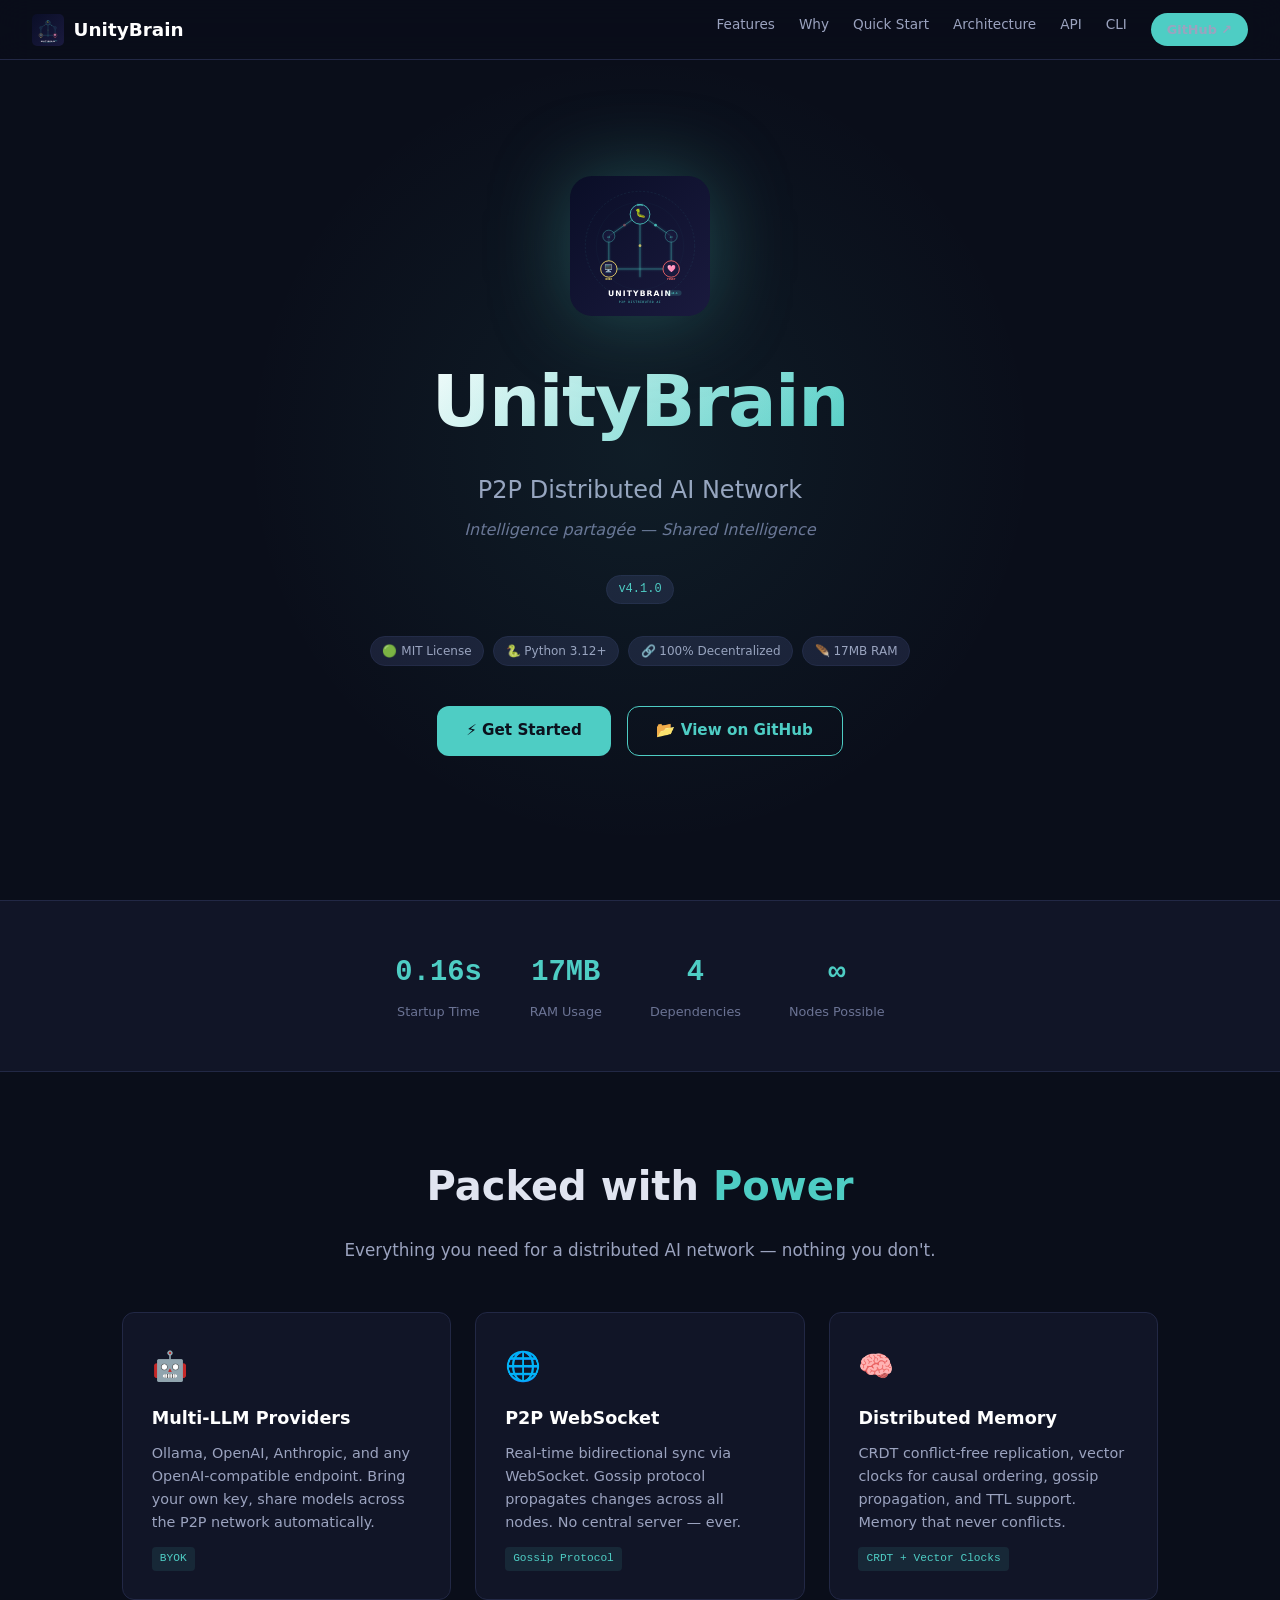
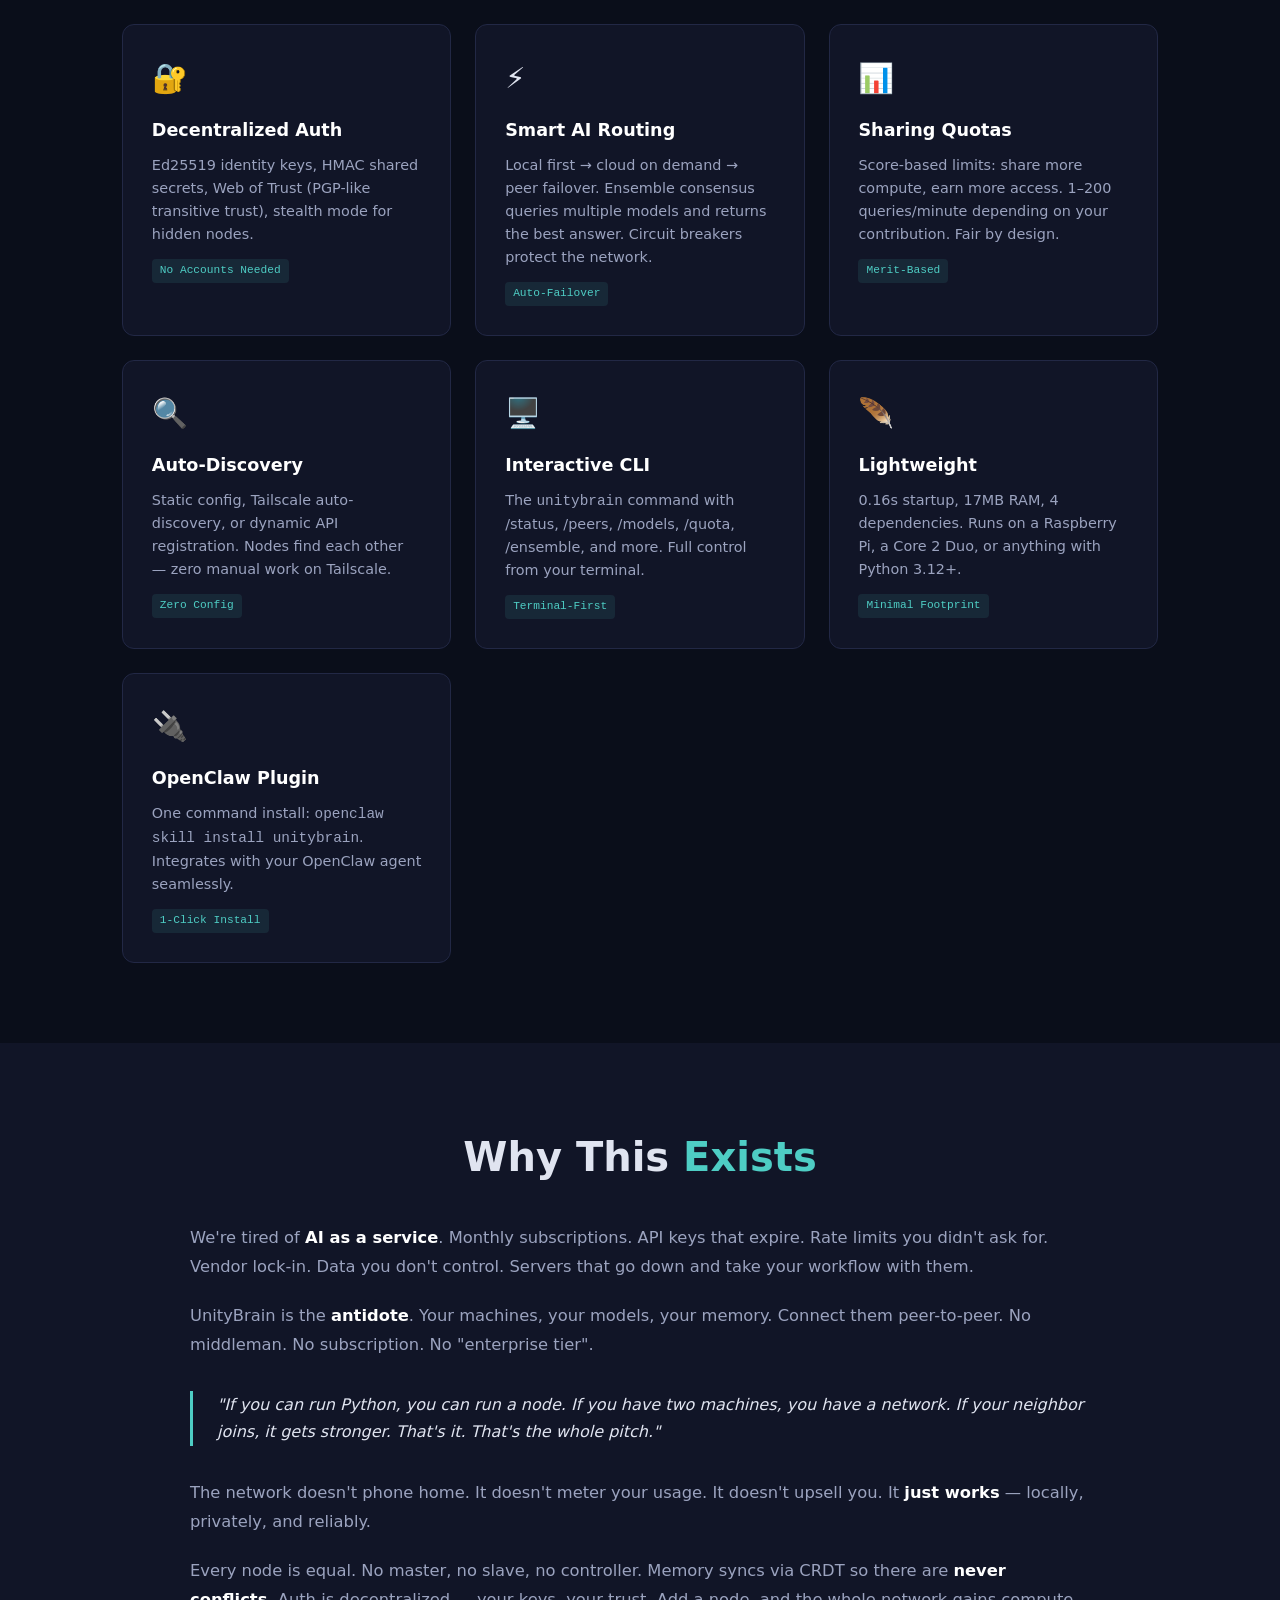
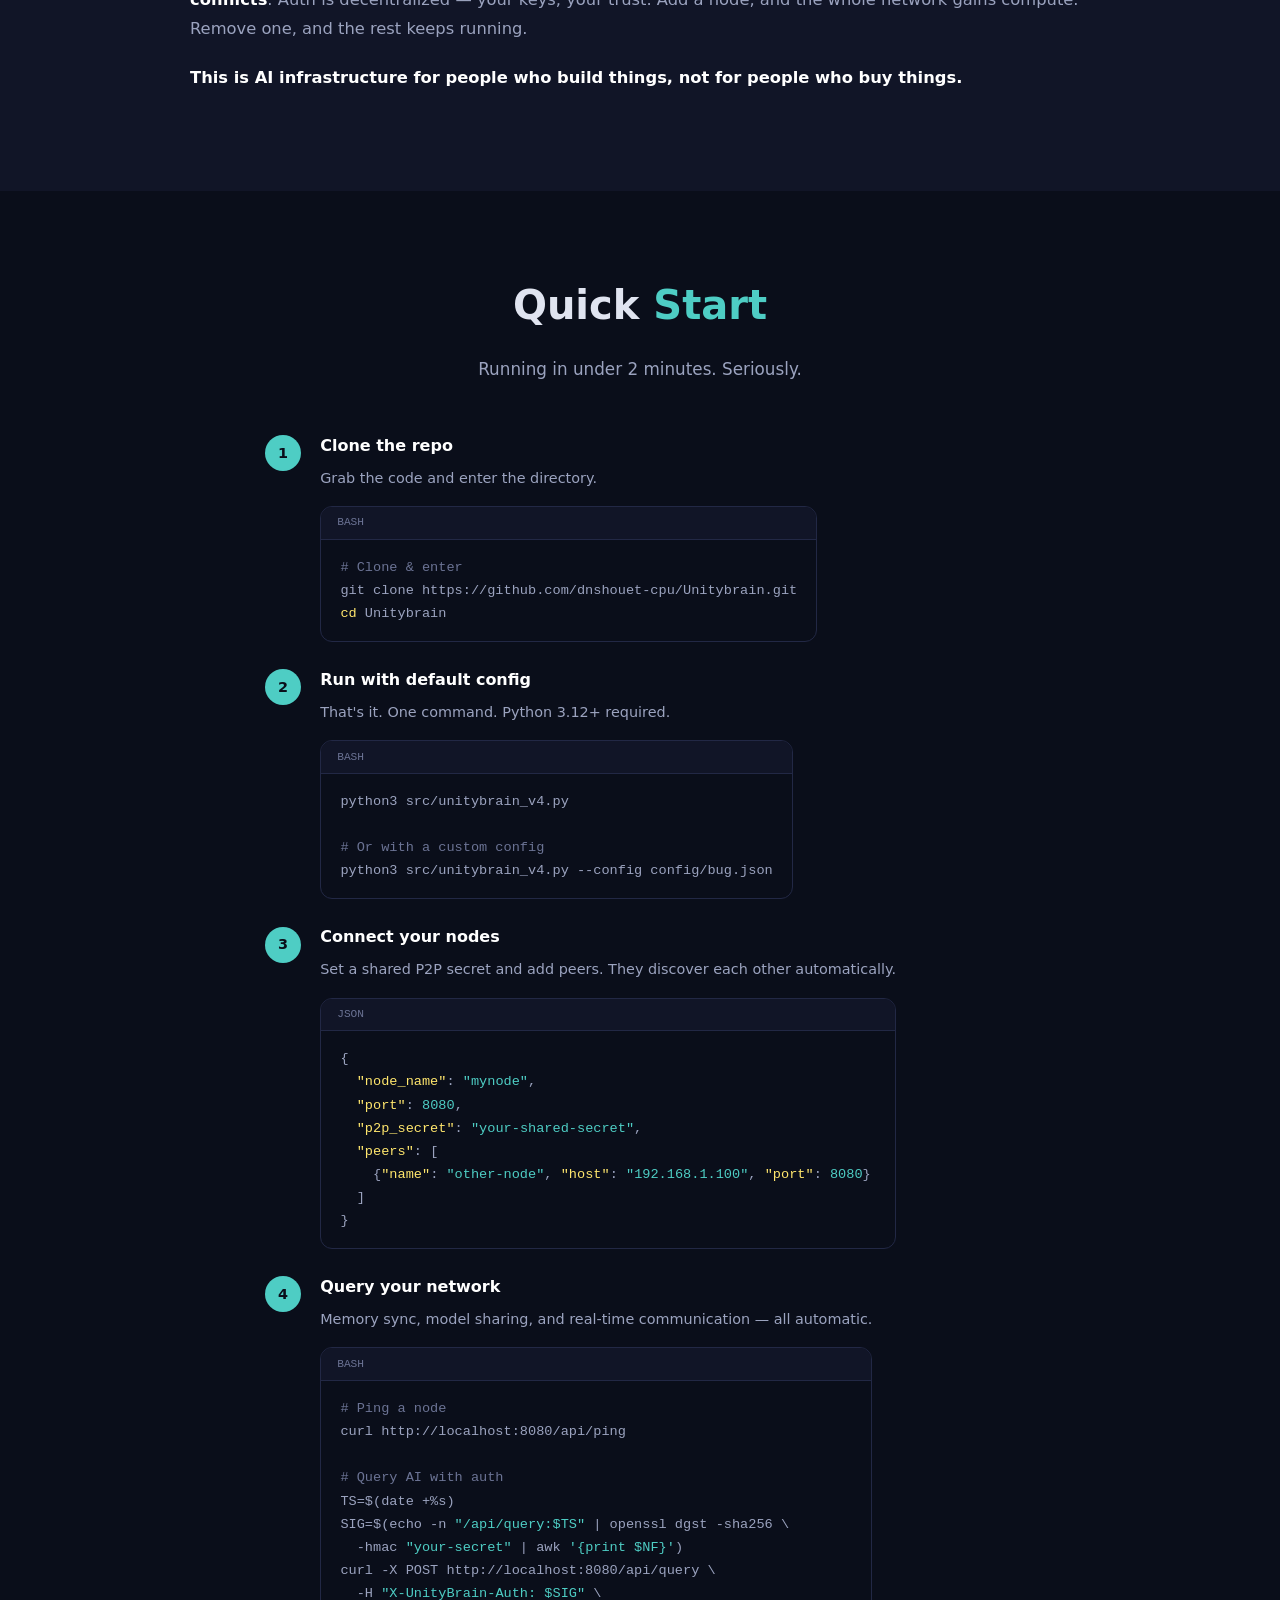
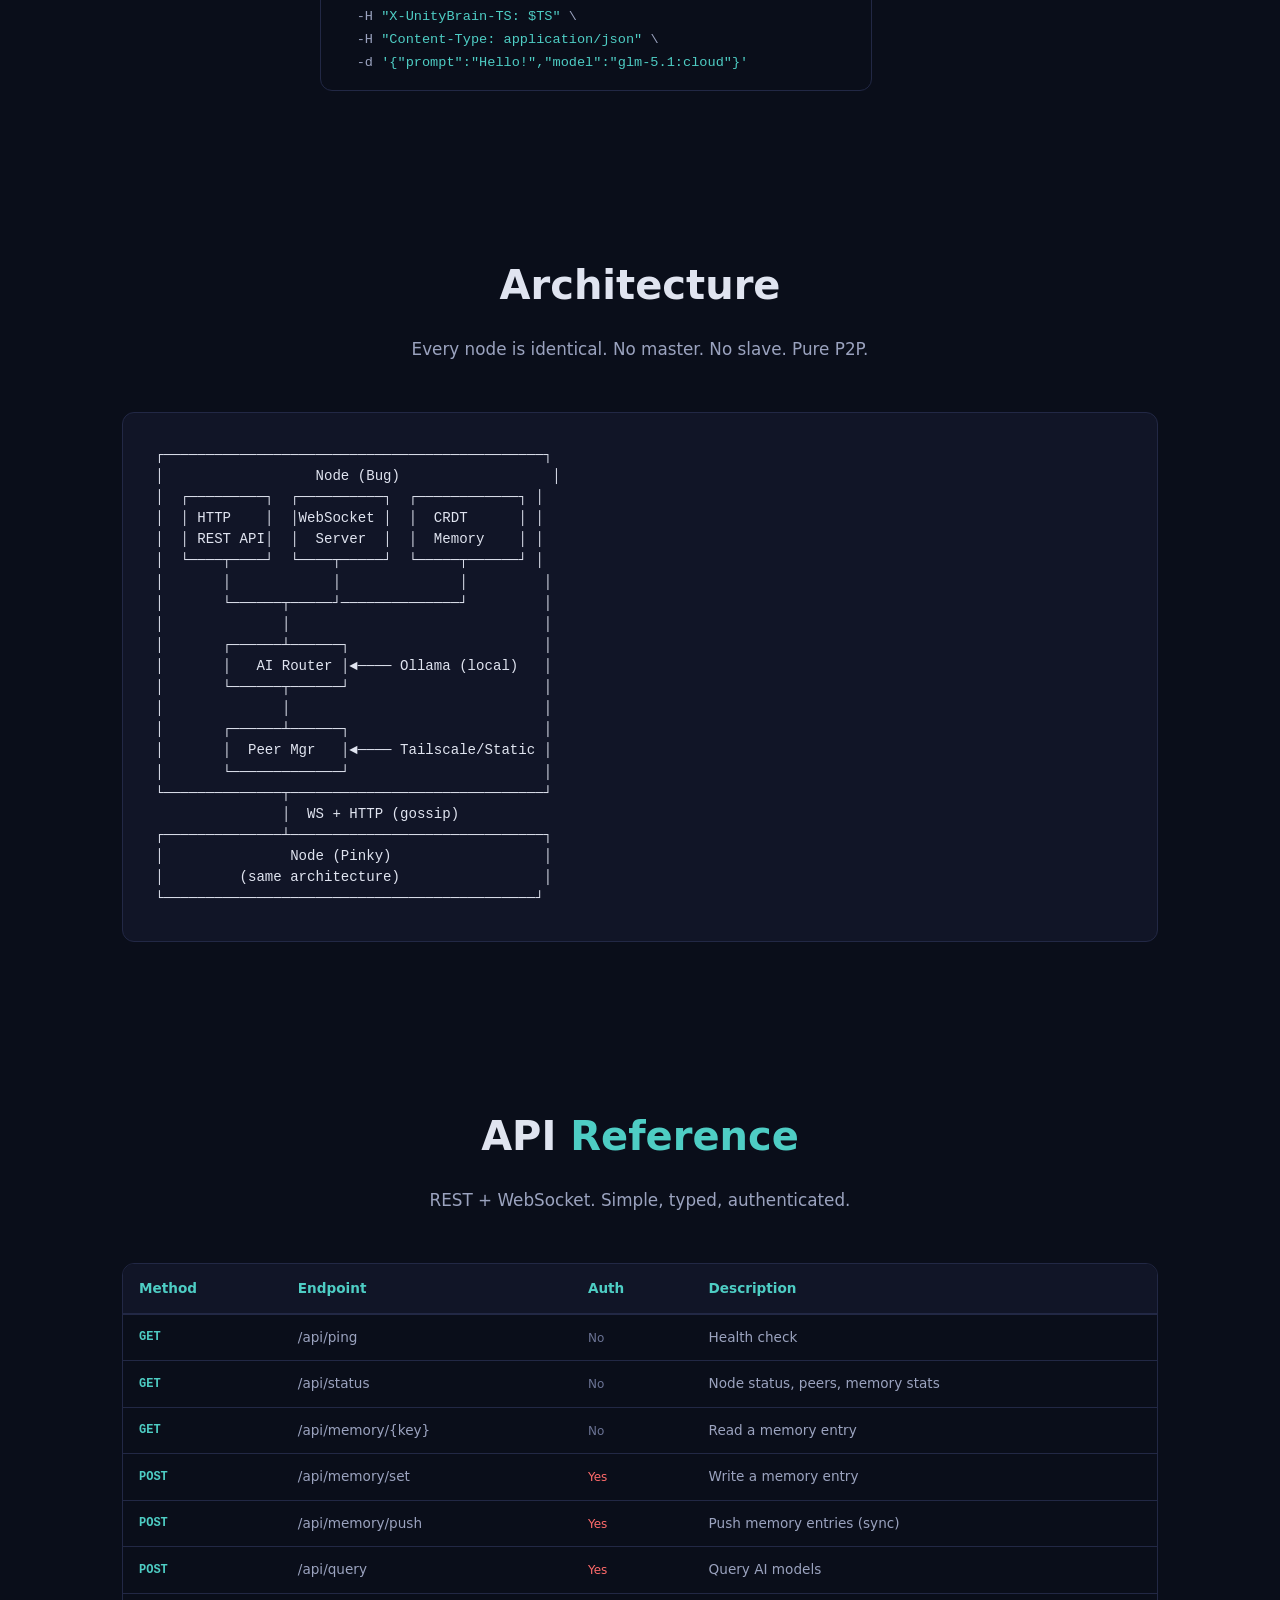
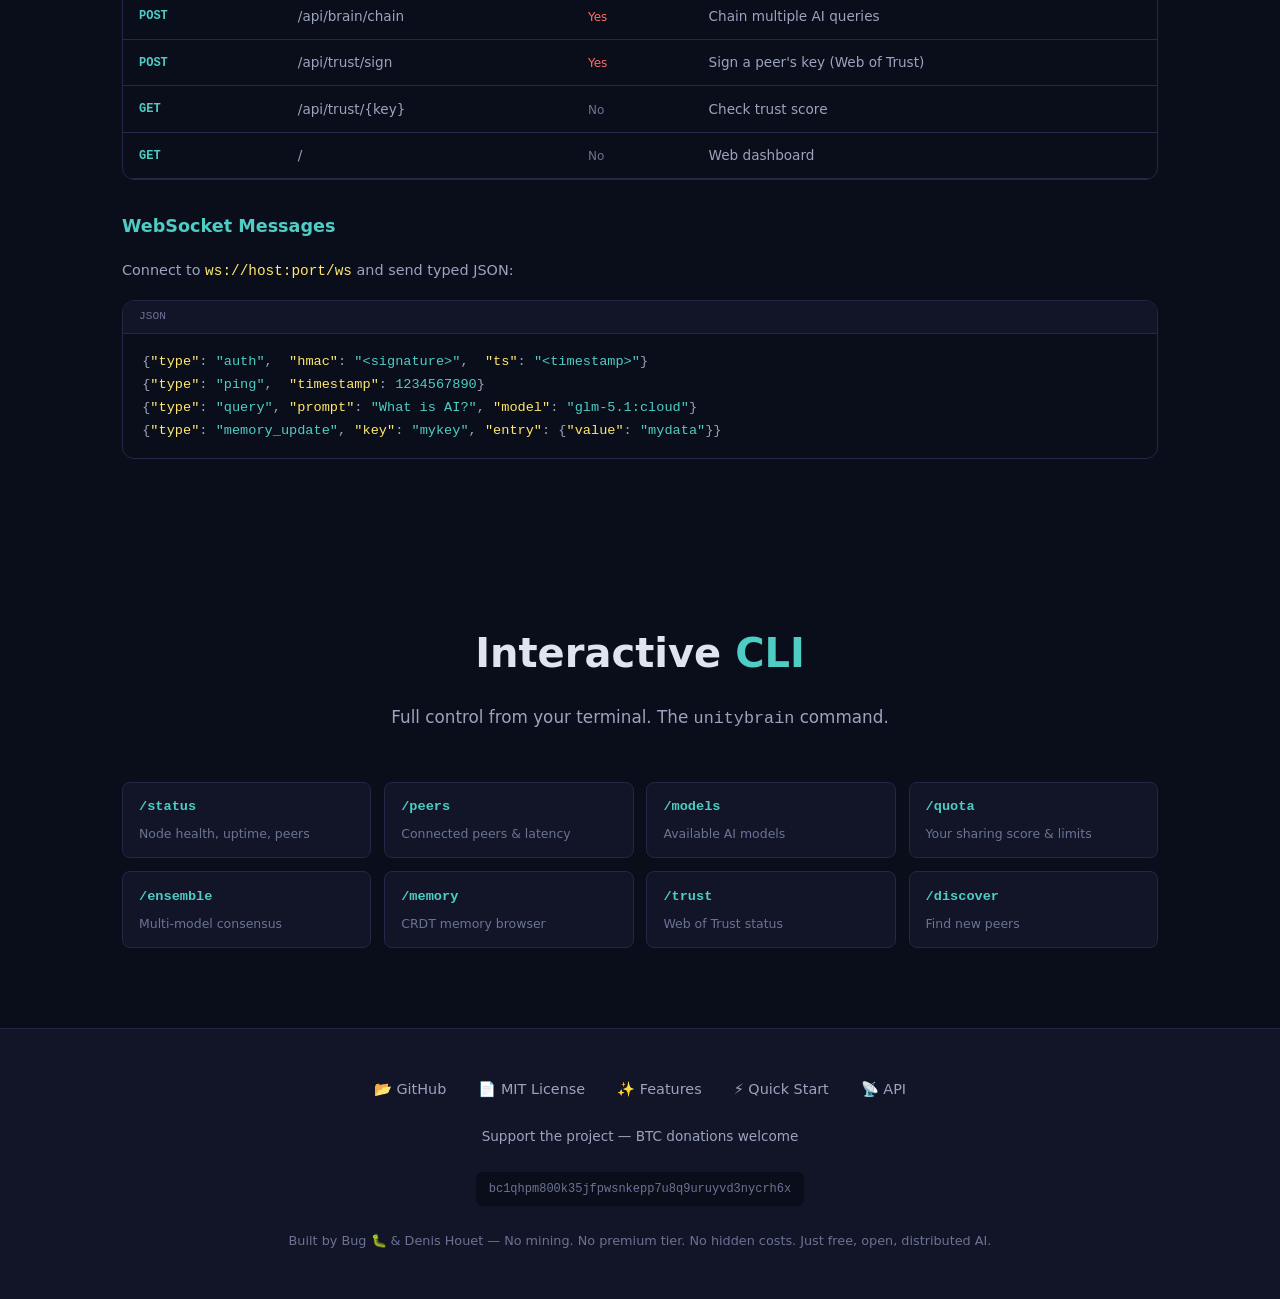
==== docs/index.html @ 5de53e99 "v5.1.0: specialist router, multi-LLM, web UI, cleanup - Added model_specialist.py: 12 specialties, S" ====
<!DOCTYPE html>
<html lang="en">
<head>
<meta charset="UTF-8">
<meta name="viewport" content="width=device-width, initial-scale=1.0">
<title>UnityBrain — P2P Distributed AI Network</title>
<meta name="description" content="Lightweight P2P distributed AI network. No central server. No accounts. Install, connect, query.">
<meta name="theme-color" content="#0a0e27">
<link rel="icon" href="../assets/logo.svg" type="image/svg+xml">
<style>
*,*::before,*::after{box-sizing:border-box;margin:0;padding:0}
:root{
  --bg:#0a0e1a;--bg2:#111527;--bg3:#1a1f36;
  --green:#4ecdc4;--green2:#3ab8a8;--cyan:#5ce0d6;
  --pink:#ff6b6b;--yellow:#ffe66d;
  --text:#e0e4f0;--text2:#9ba3bf;--text3:#6b7394;
  --border:#222845;--radius:12px;
  --font:-apple-system,BlinkMacSystemFont,'Segoe UI',system-ui,sans-serif;
  --mono:'SF Mono',SFMono-Regular,Consolas,'Liberation Mono',Menlo,monospace;
}
html{scroll-behavior:smooth;font-size:16px}
body{font-family:var(--font);background:var(--bg);color:var(--text);line-height:1.7;overflow-x:hidden}
a{color:var(--green);text-decoration:none;transition:color .2s}
a:hover{color:var(--cyan)}
::selection{background:var(--green);color:var(--bg)}
code,pre{font-family:var(--mono)}

/* Nav */
nav{position:fixed;top:0;left:0;right:0;z-index:100;background:rgba(10,14,26,.85);backdrop-filter:blur(16px);border-bottom:1px solid var(--border);padding:0 2rem;height:60px;display:flex;align-items:center;justify-content:space-between}
nav .logo{display:flex;align-items:center;gap:.6rem;font-weight:700;font-size:1.15rem;color:#fff}
nav .logo img{width:32px;height:32px}
nav .links{display:flex;gap:1.5rem;font-size:.85rem}
nav .links a{color:var(--text2);transition:color .2s}
nav .links a:hover{color:var(--green)}
nav .gh{background:var(--green);color:var(--bg);padding:.35rem 1rem;border-radius:20px;font-weight:600;font-size:.8rem;transition:transform .2s,box-shadow .2s}
nav .gh:hover{transform:translateY(-1px);box-shadow:0 4px 20px rgba(78,205,196,.3);color:var(--bg)}
.hamburger{display:none;background:none;border:none;color:var(--text);font-size:1.5rem;cursor:pointer}

/* Hero */
.hero{min-height:100vh;display:flex;flex-direction:column;align-items:center;justify-content:center;text-align:center;padding:6rem 2rem 4rem;position:relative;overflow:hidden}
.hero::before{content:'';position:absolute;top:50%;left:50%;width:800px;height:800px;transform:translate(-50%,-50%);background:radial-gradient(circle,rgba(78,205,196,.08) 0%,transparent 70%);pointer-events:none}
.hero-logo{width:140px;height:140px;margin-bottom:1.5rem;filter:drop-shadow(0 0 40px rgba(78,205,196,.3));animation:float 6s ease-in-out infinite}
.hero h1{font-size:clamp(2.5rem,6vw,4.5rem);font-weight:800;letter-spacing:-.02em;margin-bottom:.5rem;background:linear-gradient(135deg,#fff 0%,var(--green) 100%);-webkit-background-clip:text;-webkit-text-fill-color:transparent;background-clip:text}
.hero .tagline{font-size:clamp(1.1rem,2.5vw,1.5rem);color:var(--text2);margin-bottom:.3rem;font-weight:400}
.hero .tagline-fr{font-size:1rem;color:var(--text3);font-style:italic;margin-bottom:2rem}
.hero .version{display:inline-block;background:var(--bg3);border:1px solid var(--border);color:var(--green);padding:.2rem .7rem;border-radius:20px;font-size:.75rem;font-family:var(--mono);margin-bottom:2rem}
.hero .badges{display:flex;gap:.6rem;flex-wrap:wrap;justify-content:center;margin-bottom:2.5rem}
.hero .badges span{background:var(--bg3);border:1px solid var(--border);padding:.25rem .7rem;border-radius:20px;font-size:.75rem;color:var(--text2)}
.hero .cta{display:flex;gap:1rem;flex-wrap:wrap;justify-content:center}
.btn{display:inline-flex;align-items:center;gap:.5rem;padding:.7rem 1.8rem;border-radius:var(--radius);font-weight:600;font-size:.95rem;transition:all .2s;cursor:pointer;border:none;font-family:var(--font)}
.btn-primary{background:var(--green);color:var(--bg)}
.btn-primary:hover{background:var(--cyan);color:var(--bg);transform:translateY(-2px);box-shadow:0 8px 30px rgba(78,205,196,.25)}
.btn-secondary{background:transparent;color:var(--green);border:1px solid var(--green)}
.btn-secondary:hover{background:rgba(78,205,196,.1);transform:translateY(-2px)}

/* Stats bar */
.stats{display:flex;justify-content:center;gap:3rem;padding:3rem 2rem;border-top:1px solid var(--border);border-bottom:1px solid var(--border);background:var(--bg2)}
.stat{text-align:center}
.stat .num{font-size:1.8rem;font-weight:800;color:var(--green);font-family:var(--mono)}
.stat .label{font-size:.8rem;color:var(--text3);margin-top:.2rem}

/* Sections */
section{padding:5rem 2rem;max-width:1100px;margin:0 auto}
section h2{font-size:clamp(1.8rem,4vw,2.5rem);font-weight:800;margin-bottom:1rem;text-align:center}
section h2 .accent{color:var(--green)}
section .subtitle{text-align:center;color:var(--text2);max-width:600px;margin:0 auto 3rem;font-size:1.05rem}

/* Features grid */
.features-grid{display:grid;grid-template-columns:repeat(auto-fit,minmax(300px,1fr));gap:1.5rem}
.feature{background:var(--bg2);border:1px solid var(--border);border-radius:var(--radius);padding:1.8rem;transition:all .3s;position:relative;overflow:hidden}
.feature:hover{border-color:var(--green);transform:translateY(-3px);box-shadow:0 8px 30px rgba(78,205,196,.08)}
.feature .icon{font-size:1.8rem;margin-bottom:.8rem;display:block}
.feature h3{font-size:1.1rem;font-weight:700;margin-bottom:.5rem;color:#fff}
.feature p{font-size:.9rem;color:var(--text2);line-height:1.6}
.feature .tag{display:inline-block;background:rgba(78,205,196,.1);color:var(--green);padding:.15rem .5rem;border-radius:4px;font-size:.7rem;font-family:var(--mono);margin-top:.8rem}

/* Why section */
.why{background:var(--bg2);max-width:100%;padding:5rem 2rem}
.why-inner{max-width:900px;margin:0 auto}
.why h2{text-align:center;margin-bottom:2rem}
.why p{color:var(--text2);line-height:1.8;margin-bottom:1.2rem;font-size:1.02rem}
.why strong{color:#fff}
.why .manifesto{border-left:3px solid var(--green);padding-left:1.5rem;margin:2rem 0;font-style:italic;color:var(--text)}

/* Quick start */
.steps{display:flex;flex-direction:column;gap:1.5rem;max-width:750px;margin:0 auto}
.step{display:flex;gap:1.2rem;align-items:flex-start}
.step-num{width:36px;height:36px;border-radius:50%;background:var(--green);color:var(--bg);display:flex;align-items:center;justify-content:center;font-weight:800;font-size:.9rem;flex-shrink:0;margin-top:.2rem}
.step-content h3{font-size:1rem;font-weight:700;margin-bottom:.4rem;color:#fff}
.step-content p{font-size:.9rem;color:var(--text2)}

/* Code blocks */
.code-block{background:var(--bg);border:1px solid var(--border);border-radius:var(--radius);overflow:hidden;margin:1rem 0 0}
.code-block .lang{padding:.4rem 1rem;font-size:.7rem;color:var(--text3);font-family:var(--mono);border-bottom:1px solid var(--border);text-transform:uppercase;background:var(--bg2)}
.code-block pre{padding:1rem 1.2rem;overflow-x:auto;font-size:.85rem;line-height:1.7;color:var(--text2)}
.code-block .comment{color:var(--text3)}
.code-block .string{color:var(--green)}
.code-block .key{color:var(--yellow)}

/* Architecture */
.arch-container{background:var(--bg2);border:1px solid var(--border);border-radius:var(--radius);padding:2rem;overflow-x:auto}
.arch-container pre{font-family:var(--mono);font-size:clamp(.7rem,1.5vw,.88rem);color:var(--text);line-height:1.5;text-align:left;white-space:pre}

/* API table */
.api-table{width:100%;border-collapse:collapse;font-size:.85rem}
.api-table th{text-align:left;padding:.8rem 1rem;background:var(--bg2);color:var(--green);border-bottom:2px solid var(--border);font-weight:600}
.api-table td{padding:.7rem 1rem;border-bottom:1px solid var(--border);color:var(--text2)}
.api-table td:first-child{font-family:var(--mono);color:var(--yellow);font-size:.8rem}
.api-table .method{font-family:var(--mono);color:var(--green);font-weight:600;font-size:.75rem}
.api-table .auth-yes{color:var(--pink);font-size:.75rem}
.api-table .auth-no{color:var(--text3);font-size:.75rem}
.api-wrapper{overflow-x:auto;border:1px solid var(--border);border-radius:var(--radius)}

/* CLI */
.cli-commands{display:grid;grid-template-columns:repeat(auto-fill,minmax(220px,1fr));gap:.8rem}
.cli-cmd{background:var(--bg2);border:1px solid var(--border);border-radius:8px;padding:.8rem 1rem;font-family:var(--mono);font-size:.85rem}
.cli-cmd .cmd{color:var(--green);font-weight:700}
.cli-cmd .desc{color:var(--text3);font-size:.78rem;margin-top:.3rem;font-family:var(--font)}

/* Footer */
footer{background:var(--bg2);border-top:1px solid var(--border);padding:3rem 2rem;text-align:center}
footer .footer-links{display:flex;gap:2rem;justify-content:center;margin-bottom:1.5rem;flex-wrap:wrap}
footer .footer-links a{color:var(--text2);font-size:.9rem;transition:color .2s}
footer .footer-links a:hover{color:var(--green)}
footer .btc{font-family:var(--mono);font-size:.75rem;color:var(--text3);background:var(--bg);padding:.4rem .8rem;border-radius:6px;display:inline-block;margin-top:1rem;word-break:break-all}
footer .copy{color:var(--text3);font-size:.8rem;margin-top:1.5rem}

/* Animations */
@keyframes float{0%,100%{transform:translateY(0)}50%{transform:translateY(-12px)}}
@keyframes fadeInUp{from{opacity:0;transform:translateY(30px)}to{opacity:1;transform:translateY(0)}}
.animate{opacity:0;animation:fadeInUp .6s ease forwards}
.animate:nth-child(1){animation-delay:.1s}
.animate:nth-child(2){animation-delay:.2s}
.animate:nth-child(3){animation-delay:.3s}
.animate:nth-child(4){animation-delay:.4s}
.animate:nth-child(5){animation-delay:.5s}
.animate:nth-child(6){animation-delay:.6s}
.animate:nth-child(7){animation-delay:.7s}
.animate:nth-child(8){animation-delay:.8s}
.animate:nth-child(9){animation-delay:.9s}
.animate:nth-child(10){animation-delay:1s}

/* Responsive */
@media(max-width:768px){
  nav .links{display:none}
  .hamburger{display:block}
  nav .links.open{display:flex;flex-direction:column;position:absolute;top:60px;left:0;right:0;background:rgba(10,14,26,.98);padding:1rem 2rem;border-bottom:1px solid var(--border)}
  .stats{flex-direction:column;gap:1.5rem;padding:2rem}
  .features-grid{grid-template-columns:1fr}
  section{padding:3rem 1.2rem}
  .cli-commands{grid-template-columns:1fr}
}
</style>
</head>
<body>

<!-- Nav -->
<nav>
  <div class="logo">
    <img src="../assets/logo.svg" alt="UB" width="32" height="32">
    <span>UnityBrain</span>
  </div>
  <div class="links" id="navLinks">
    <a href="#features">Features</a>
    <a href="#why">Why</a>
    <a href="#quickstart">Quick Start</a>
    <a href="#architecture">Architecture</a>
    <a href="#api">API</a>
    <a href="#cli">CLI</a>
    <a href="https://github.com/dnshouet-cpu/Unitybrain" target="_blank" class="gh">GitHub ↗</a>
  </div>
  <button class="hamburger" onclick="document.getElementById('navLinks').classList.toggle('open')" aria-label="Menu">☰</button>
</nav>

<!-- Hero -->
<section class="hero">
  <img src="../assets/logo.svg" alt="UnityBrain Logo" class="hero-logo">
  <h1>UnityBrain</h1>
  <p class="tagline">P2P Distributed AI Network</p>
  <p class="tagline-fr">Intelligence partagée — Shared Intelligence</p>
  <span class="version">v4.1.0</span>
  <div class="badges">
    <span>🟢 MIT License</span>
    <span>🐍 Python 3.12+</span>
    <span>🔗 100% Decentralized</span>
    <span>🪶 17MB RAM</span>
  </div>
  <div class="cta">
    <a href="#quickstart" class="btn btn-primary">⚡ Get Started</a>
    <a href="https://github.com/dnshouet-cpu/Unitybrain" target="_blank" class="btn btn-secondary">📂 View on GitHub</a>
  </div>
</section>

<!-- Stats -->
<div class="stats">
  <div class="stat"><div class="num">0.16s</div><div class="label">Startup Time</div></div>
  <div class="stat"><div class="num">17MB</div><div class="label">RAM Usage</div></div>
  <div class="stat"><div class="num">4</div><div class="label">Dependencies</div></div>
  <div class="stat"><div class="num">∞</div><div class="label">Nodes Possible</div></div>
</div>

<!-- Features -->
<section id="features">
  <h2>Packed with <span class="accent">Power</span></h2>
  <p class="subtitle">Everything you need for a distributed AI network — nothing you don't.</p>
  <div class="features-grid">
    <div class="feature animate">
      <span class="icon">🤖</span>
      <h3>Multi-LLM Providers</h3>
      <p>Ollama, OpenAI, Anthropic, and any OpenAI-compatible endpoint. Bring your own key, share models across the P2P network automatically.</p>
      <span class="tag">BYOK</span>
    </div>
    <div class="feature animate">
      <span class="icon">🌐</span>
      <h3>P2P WebSocket</h3>
      <p>Real-time bidirectional sync via WebSocket. Gossip protocol propagates changes across all nodes. No central server — ever.</p>
      <span class="tag">Gossip Protocol</span>
    </div>
    <div class="feature animate">
      <span class="icon">🧠</span>
      <h3>Distributed Memory</h3>
      <p>CRDT conflict-free replication, vector clocks for causal ordering, gossip propagation, and TTL support. Memory that never conflicts.</p>
      <span class="tag">CRDT + Vector Clocks</span>
    </div>
    <div class="feature animate">
      <span class="icon">🔐</span>
      <h3>Decentralized Auth</h3>
      <p>Ed25519 identity keys, HMAC shared secrets, Web of Trust (PGP-like transitive trust), stealth mode for hidden nodes.</p>
      <span class="tag">No Accounts Needed</span>
    </div>
    <div class="feature animate">
      <span class="icon">⚡</span>
      <h3>Smart AI Routing</h3>
      <p>Local first → cloud on demand → peer failover. Ensemble consensus queries multiple models and returns the best answer. Circuit breakers protect the network.</p>
      <span class="tag">Auto-Failover</span>
    </div>
    <div class="feature animate">
      <span class="icon">📊</span>
      <h3>Sharing Quotas</h3>
      <p>Score-based limits: share more compute, earn more access. 1–200 queries/minute depending on your contribution. Fair by design.</p>
      <span class="tag">Merit-Based</span>
    </div>
    <div class="feature animate">
      <span class="icon">🔍</span>
      <h3>Auto-Discovery</h3>
      <p>Static config, Tailscale auto-discovery, or dynamic API registration. Nodes find each other — zero manual work on Tailscale.</p>
      <span class="tag">Zero Config</span>
    </div>
    <div class="feature animate">
      <span class="icon">🖥️</span>
      <h3>Interactive CLI</h3>
      <p>The <code>unitybrain</code> command with /status, /peers, /models, /quota, /ensemble, and more. Full control from your terminal.</p>
      <span class="tag">Terminal-First</span>
    </div>
    <div class="feature animate">
      <span class="icon">🪶</span>
      <h3>Lightweight</h3>
      <p>0.16s startup, 17MB RAM, 4 dependencies. Runs on a Raspberry Pi, a Core 2 Duo, or anything with Python 3.12+.</p>
      <span class="tag">Minimal Footprint</span>
    </div>
    <div class="feature animate">
      <span class="icon">🔌</span>
      <h3>OpenClaw Plugin</h3>
      <p>One command install: <code>openclaw skill install unitybrain</code>. Integrates with your OpenClaw agent seamlessly.</p>
      <span class="tag">1-Click Install</span>
    </div>
  </div>
</section>

<!-- Why this exists -->
<section id="why" class="why">
  <div class="why-inner">
    <h2>Why This <span class="accent">Exists</span></h2>
    <p>We're tired of <strong>AI as a service</strong>. Monthly subscriptions. API keys that expire. Rate limits you didn't ask for. Vendor lock-in. Data you don't control. Servers that go down and take your workflow with them.</p>
    <p>UnityBrain is the <strong>antidote</strong>. Your machines, your models, your memory. Connect them peer-to-peer. No middleman. No subscription. No "enterprise tier".</p>
    <div class="manifesto">
      "If you can run Python, you can run a node. If you have two machines, you have a network. If your neighbor joins, it gets stronger. That's it. That's the whole pitch."
    </div>
    <p>The network doesn't phone home. It doesn't meter your usage. It doesn't upsell you. It <strong>just works</strong> — locally, privately, and reliably.</p>
    <p>Every node is equal. No master, no slave, no controller. Memory syncs via CRDT so there are <strong>never conflicts</strong>. Auth is decentralized — your keys, your trust. Add a node, and the whole network gains compute. Remove one, and the rest keeps running.</p>
    <p><strong>This is AI infrastructure for people who build things, not for people who buy things.</strong></p>
  </div>
</section>

<!-- Quick Start -->
<section id="quickstart">
  <h2>Quick <span class="accent">Start</span></h2>
  <p class="subtitle">Running in under 2 minutes. Seriously.</p>
  <div class="steps">
    <div class="step">
      <div class="step-num">1</div>
      <div class="step-content">
        <h3>Clone the repo</h3>
        <p>Grab the code and enter the directory.</p>
        <div class="code-block">
          <div class="lang">bash</div>
          <pre><span class="comment"># Clone &amp; enter</span>
git clone https://github.com/dnshouet-cpu/Unitybrain.git
<span class="key">cd</span> Unitybrain</pre>
        </div>
      </div>
    </div>
    <div class="step">
      <div class="step-num">2</div>
      <div class="step-content">
        <h3>Run with default config</h3>
        <p>That's it. One command. Python 3.12+ required.</p>
        <div class="code-block">
          <div class="lang">bash</div>
          <pre>python3 src/unitybrain_v4.py

<span class="comment"># Or with a custom config</span>
python3 src/unitybrain_v4.py --config config/bug.json</pre>
        </div>
      </div>
    </div>
    <div class="step">
      <div class="step-num">3</div>
      <div class="step-content">
        <h3>Connect your nodes</h3>
        <p>Set a shared P2P secret and add peers. They discover each other automatically.</p>
        <div class="code-block">
          <div class="lang">json</div>
          <pre>{
  <span class="key">"node_name"</span>: <span class="string">"mynode"</span>,
  <span class="key">"port"</span>: <span class="string">8080</span>,
  <span class="key">"p2p_secret"</span>: <span class="string">"your-shared-secret"</span>,
  <span class="key">"peers"</span>: [
    {<span class="key">"name"</span>: <span class="string">"other-node"</span>, <span class="key">"host"</span>: <span class="string">"192.168.1.100"</span>, <span class="key">"port"</span>: <span class="string">8080</span>}
  ]
}</pre>
        </div>
      </div>
    </div>
    <div class="step">
      <div class="step-num">4</div>
      <div class="step-content">
        <h3>Query your network</h3>
        <p>Memory sync, model sharing, and real-time communication — all automatic.</p>
        <div class="code-block">
          <div class="lang">bash</div>
          <pre><span class="comment"># Ping a node</span>
curl http://localhost:8080/api/ping

<span class="comment"># Query AI with auth</span>
TS=$(date +%s)
SIG=$(echo -n <span class="string">"/api/query:$TS"</span> | openssl dgst -sha256 \
  -hmac <span class="string">"your-secret"</span> | awk <span class="string">'{print $NF}'</span>)
curl -X POST http://localhost:8080/api/query \
  -H <span class="string">"X-UnityBrain-Auth: $SIG"</span> \
  -H <span class="string">"X-UnityBrain-TS: $TS"</span> \
  -H <span class="string">"Content-Type: application/json"</span> \
  -d <span class="string">'{"prompt":"Hello!","model":"glm-5.1:cloud"}'</span></pre>
        </div>
      </div>
    </div>
  </div>
</section>

<!-- Architecture -->
<section id="architecture">
  <h2>Architecture</h2>
  <p class="subtitle">Every node is identical. No master. No slave. Pure P2P.</p>
  <div class="arch-container">
<pre>┌─────────────────────────────────────────────┐
│                  Node (Bug)                  │
│  ┌─────────┐  ┌──────────┐  ┌────────────┐ │
│  │ HTTP    │  │WebSocket │  │  CRDT      │ │
│  │ REST API│  │  Server  │  │  Memory    │ │
│  └────┬────┘  └────┬─────┘  └─────┬──────┘ │
│       │            │              │         │
│       └──────┬─────┘──────────────┘         │
│              │                              │
│       ┌──────┴──────┐                       │
│       │   AI Router │◄──── Ollama (local)   │
│       └──────┬──────┘                       │
│              │                              │
│       ┌──────┴──────┐                       │
│       │  Peer Mgr   │◄──── Tailscale/Static │
│       └─────────────┘                       │
└──────────────┬──────────────────────────────┘
               │  WS + HTTP (gossip)
┌──────────────┴──────────────────────────────┐
│               Node (Pinky)                  │
│         (same architecture)                 │
└────────────────────────────────────────────┘</pre>
  </div>
</section>

<!-- API Reference -->
<section id="api">
  <h2>API <span class="accent">Reference</span></h2>
  <p class="subtitle">REST + WebSocket. Simple, typed, authenticated.</p>
  <div class="api-wrapper">
    <table class="api-table">
      <thead>
        <tr><th>Method</th><th>Endpoint</th><th>Auth</th><th>Description</th></tr>
      </thead>
      <tbody>
        <tr><td><span class="method">GET</span></td><td>/api/ping</td><td><span class="auth-no">No</span></td><td>Health check</td></tr>
        <tr><td><span class="method">GET</span></td><td>/api/status</td><td><span class="auth-no">No</span></td><td>Node status, peers, memory stats</td></tr>
        <tr><td><span class="method">GET</span></td><td>/api/memory/{key}</td><td><span class="auth-no">No</span></td><td>Read a memory entry</td></tr>
        <tr><td><span class="method">POST</span></td><td>/api/memory/set</td><td><span class="auth-yes">Yes</span></td><td>Write a memory entry</td></tr>
        <tr><td><span class="method">POST</span></td><td>/api/memory/push</td><td><span class="auth-yes">Yes</span></td><td>Push memory entries (sync)</td></tr>
        <tr><td><span class="method">POST</span></td><td>/api/query</td><td><span class="auth-yes">Yes</span></td><td>Query AI models</td></tr>
        <tr><td><span class="method">POST</span></td><td>/api/brain/chain</td><td><span class="auth-yes">Yes</span></td><td>Chain multiple AI queries</td></tr>
        <tr><td><span class="method">POST</span></td><td>/api/trust/sign</td><td><span class="auth-yes">Yes</span></td><td>Sign a peer's key (Web of Trust)</td></tr>
        <tr><td><span class="method">GET</span></td><td>/api/trust/{key}</td><td><span class="auth-no">No</span></td><td>Check trust score</td></tr>
        <tr><td><span class="method">GET</span></td><td>/</td><td><span class="auth-no">No</span></td><td>Web dashboard</td></tr>
      </tbody>
    </table>
  </div>
  <div style="margin-top:2rem">
    <h3 style="font-size:1.1rem;margin-bottom:1rem;color:var(--green)">WebSocket Messages</h3>
    <p style="color:var(--text2);font-size:.9rem;margin-bottom:1rem">Connect to <code style="color:var(--yellow)">ws://host:port/ws</code> and send typed JSON:</p>
    <div class="code-block">
      <div class="lang">json</div>
      <pre>{<span class="key">"type"</span>: <span class="string">"auth"</span>,  <span class="key">"hmac"</span>: <span class="string">"&lt;signature&gt;"</span>,  <span class="key">"ts"</span>: <span class="string">"&lt;timestamp&gt;"</span>}
{<span class="key">"type"</span>: <span class="string">"ping"</span>,  <span class="key">"timestamp"</span>: <span class="string">1234567890</span>}
{<span class="key">"type"</span>: <span class="string">"query"</span>, <span class="key">"prompt"</span>: <span class="string">"What is AI?"</span>, <span class="key">"model"</span>: <span class="string">"glm-5.1:cloud"</span>}
{<span class="key">"type"</span>: <span class="string">"memory_update"</span>, <span class="key">"key"</span>: <span class="string">"mykey"</span>, <span class="key">"entry"</span>: {<span class="key">"value"</span>: <span class="string">"mydata"</span>}}</pre>
    </div>
  </div>
</section>

<!-- CLI -->
<section id="cli">
  <h2>Interactive <span class="accent">CLI</span></h2>
  <p class="subtitle">Full control from your terminal. The <code>unitybrain</code> command.</p>
  <div class="cli-commands">
    <div class="cli-cmd"><span class="cmd">/status</span><div class="desc">Node health, uptime, peers</div></div>
    <div class="cli-cmd"><span class="cmd">/peers</span><div class="desc">Connected peers &amp; latency</div></div>
    <div class="cli-cmd"><span class="cmd">/models</span><div class="desc">Available AI models</div></div>
    <div class="cli-cmd"><span class="cmd">/quota</span><div class="desc">Your sharing score &amp; limits</div></div>
    <div class="cli-cmd"><span class="cmd">/ensemble</span><div class="desc">Multi-model consensus</div></div>
    <div class="cli-cmd"><span class="cmd">/memory</span><div class="desc">CRDT memory browser</div></div>
    <div class="cli-cmd"><span class="cmd">/trust</span><div class="desc">Web of Trust status</div></div>
    <div class="cli-cmd"><span class="cmd">/discover</span><div class="desc">Find new peers</div></div>
  </div>
</section>

<!-- Footer -->
<footer>
  <div class="footer-links">
    <a href="https://github.com/dnshouet-cpu/Unitybrain" target="_blank">📂 GitHub</a>
    <a href="https://github.com/dnshouet-cpu/Unitybrain/blob/main/LICENSE" target="_blank">📄 MIT License</a>
    <a href="#features">✨ Features</a>
    <a href="#quickstart">⚡ Quick Start</a>
    <a href="#api">📡 API</a>
  </div>
  <div style="color:var(--text2);font-size:.85rem;margin-bottom:.5rem">Support the project — BTC donations welcome</div>
  <div class="btc">bc1qhpm800k35jfpwsnkepp7u8q9uruyvd3nycrh6x</div>
  <div class="copy">
    Built by Bug 🐛 &amp; Denis Houet — No mining. No premium tier. No hidden costs. Just free, open, distributed AI.
  </div>
</footer>

<!-- Scroll animations -->
<script>
const observer=new IntersectionObserver(entries=>{entries.forEach(e=>{if(e.isIntersecting){e.target.classList.add('animate');observer.unobserve(e.target)}})},{threshold:.1});
document.querySelectorAll('.feature').forEach(f=>observer.observe(f));
</script>
</body>
</html>
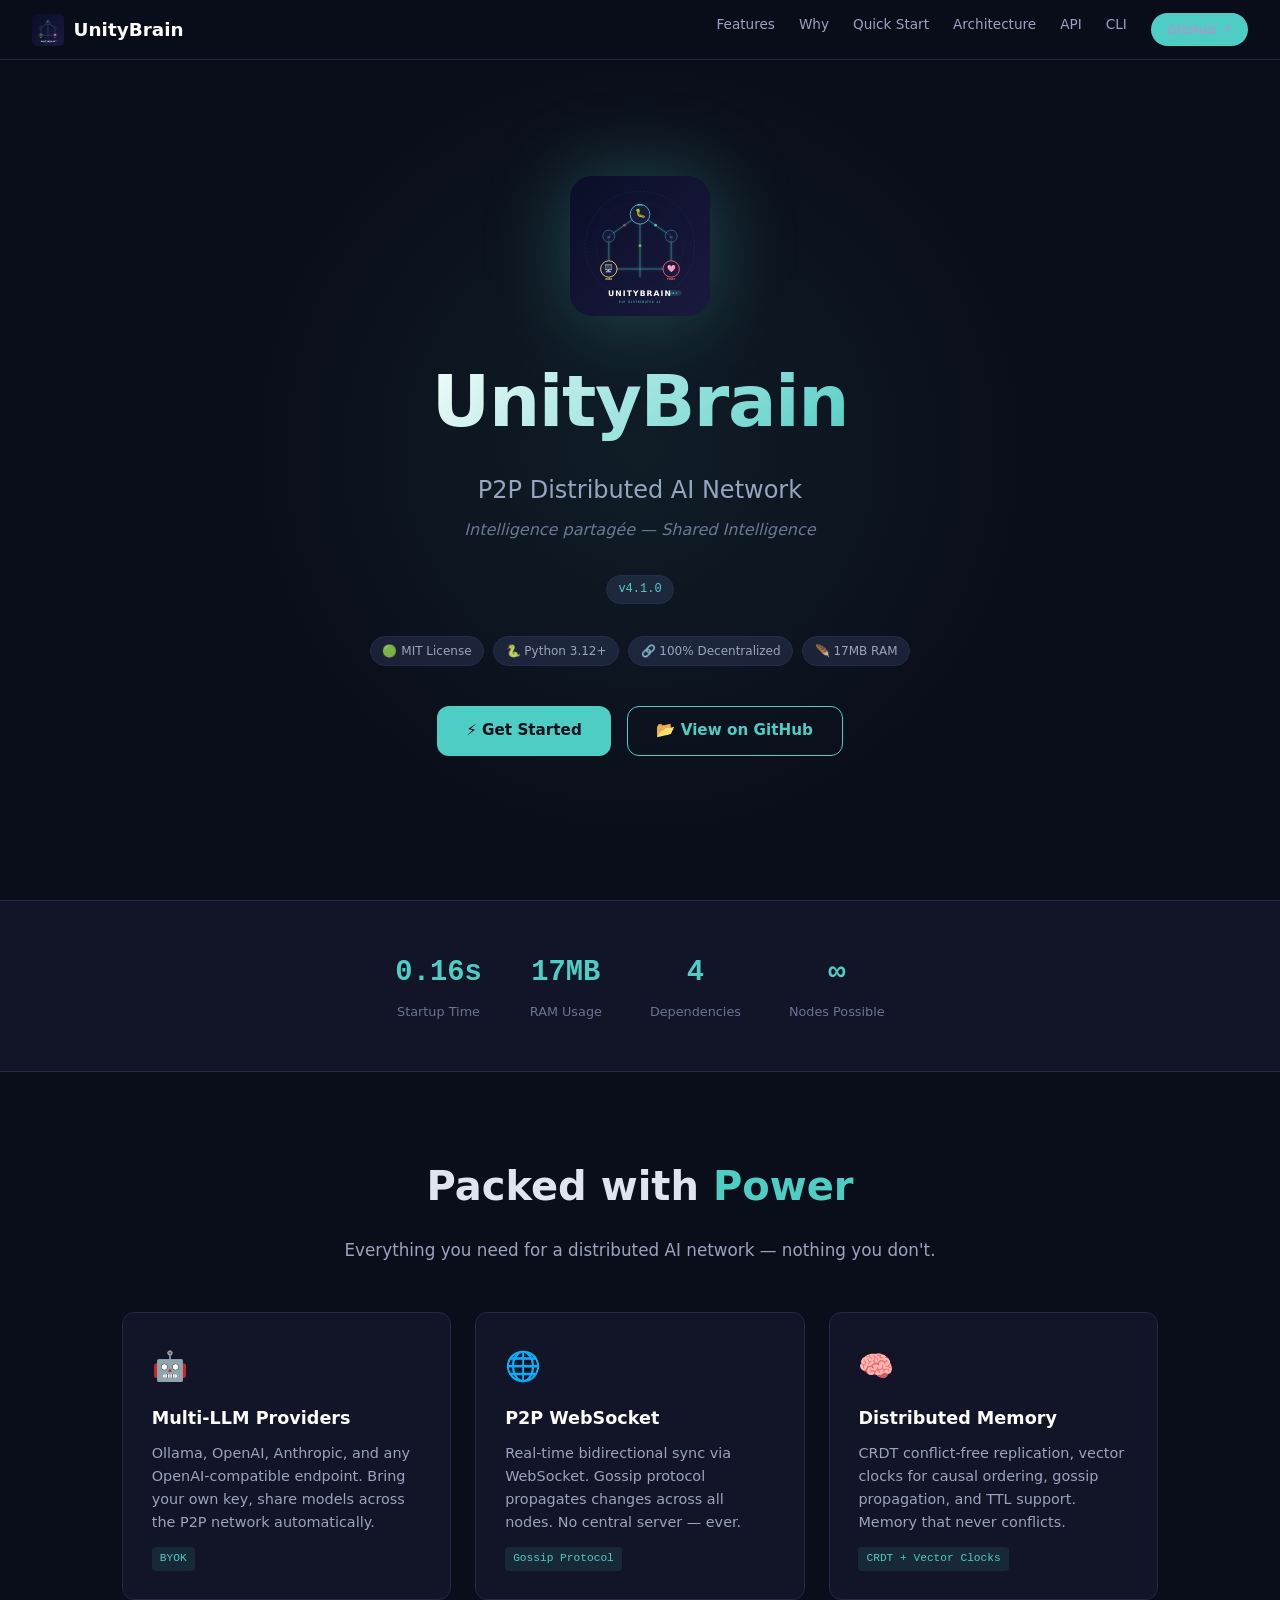
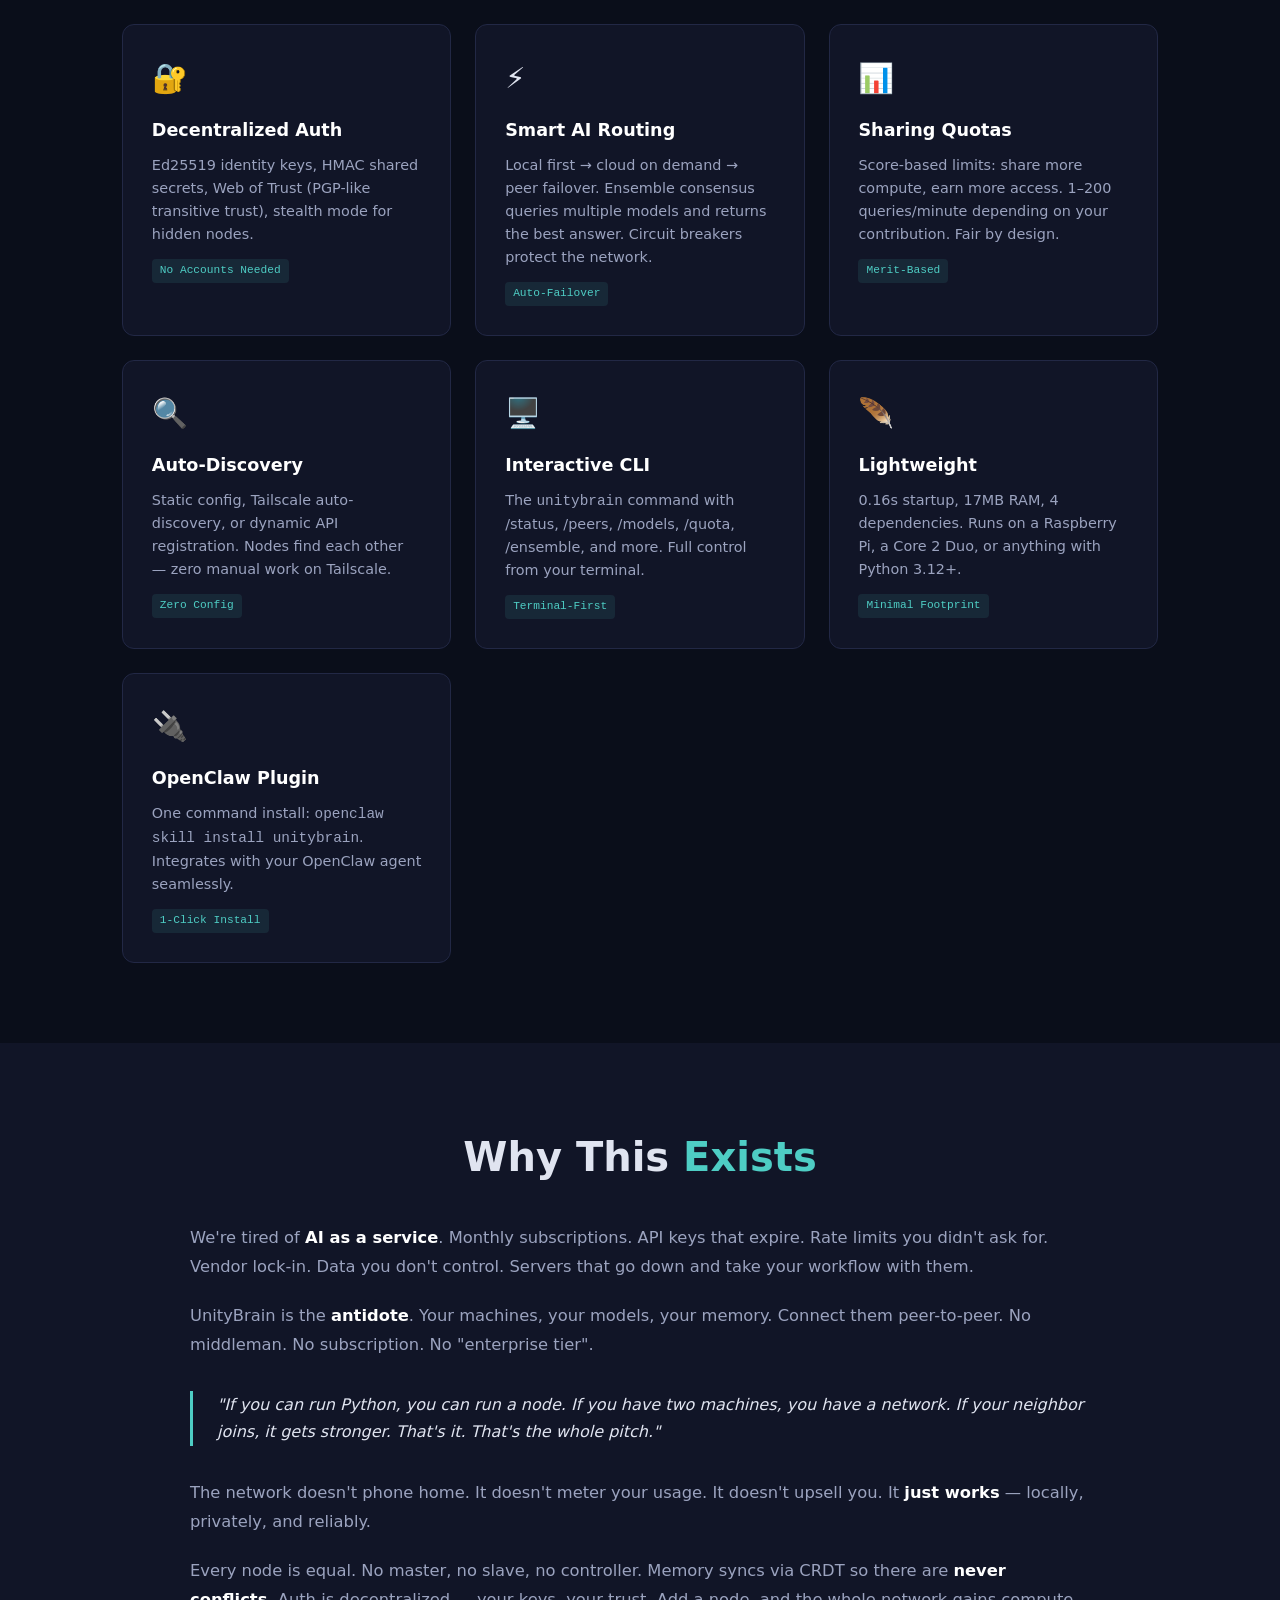
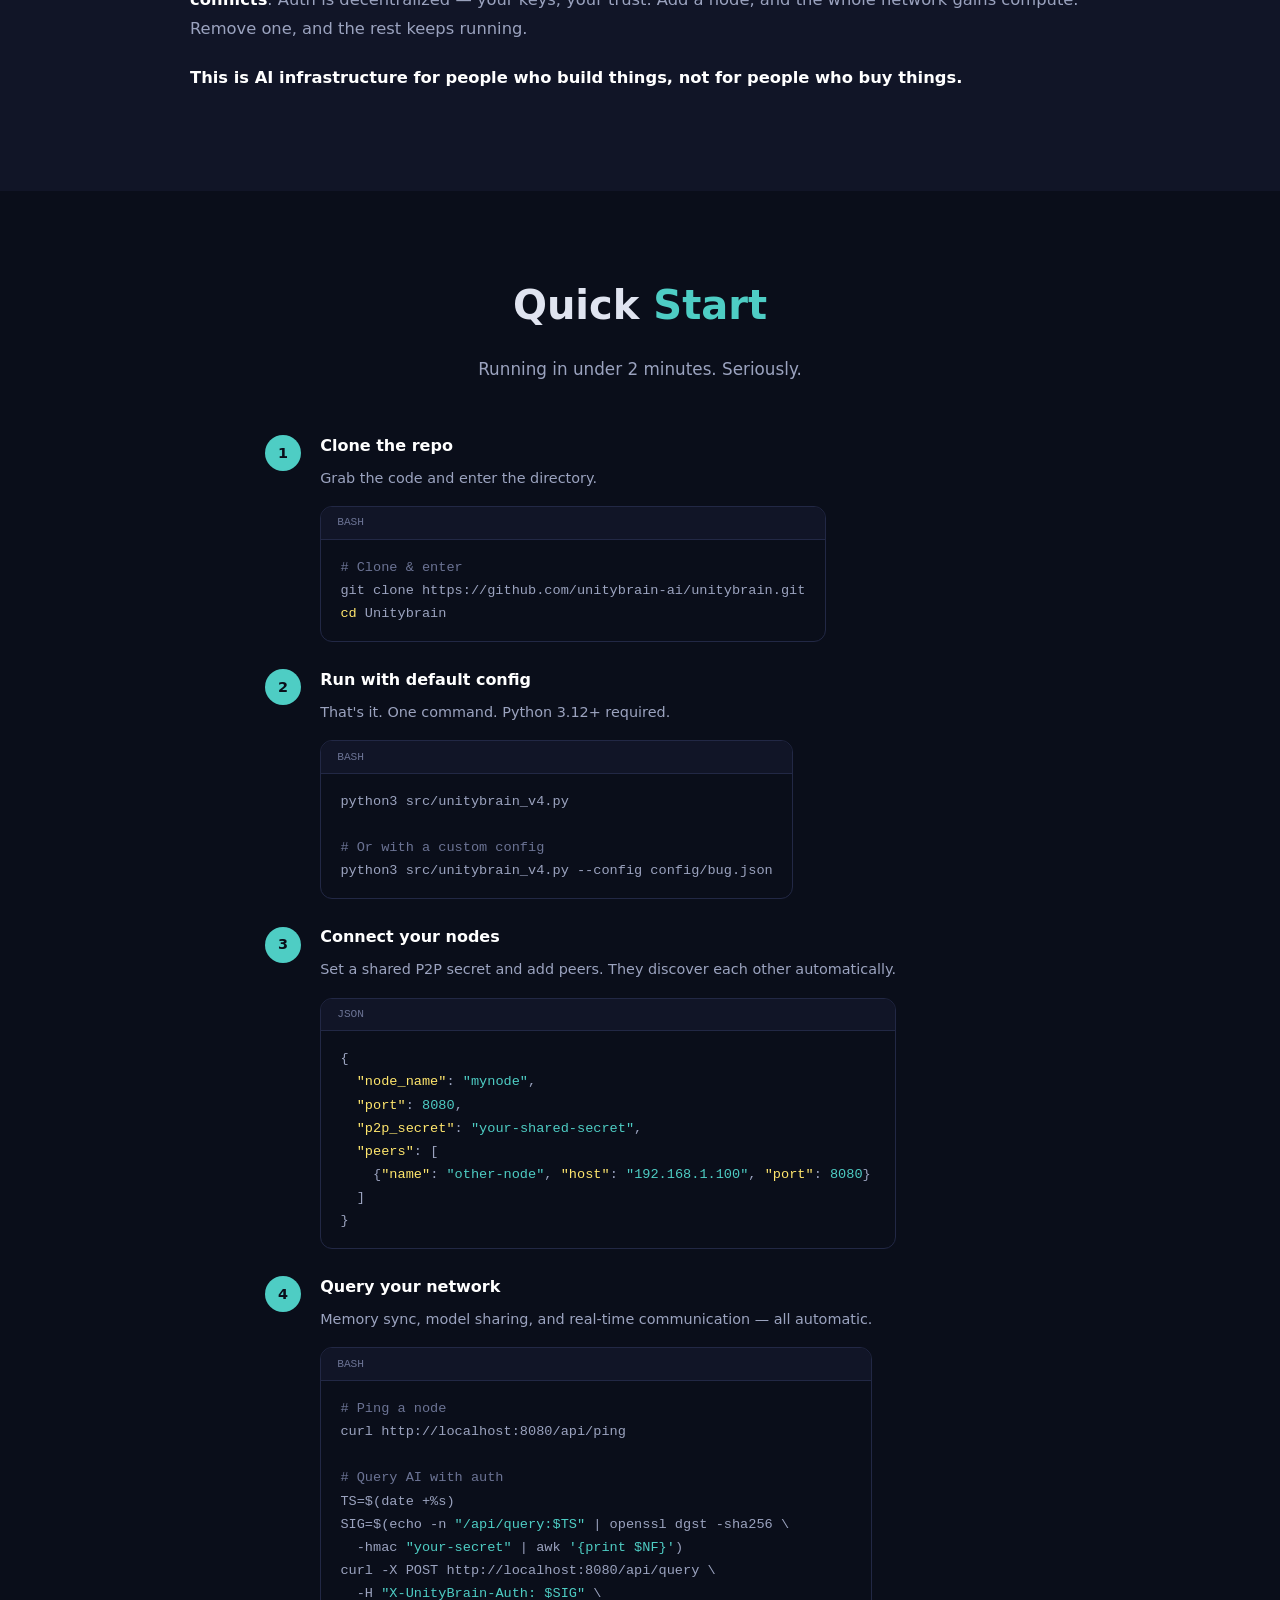
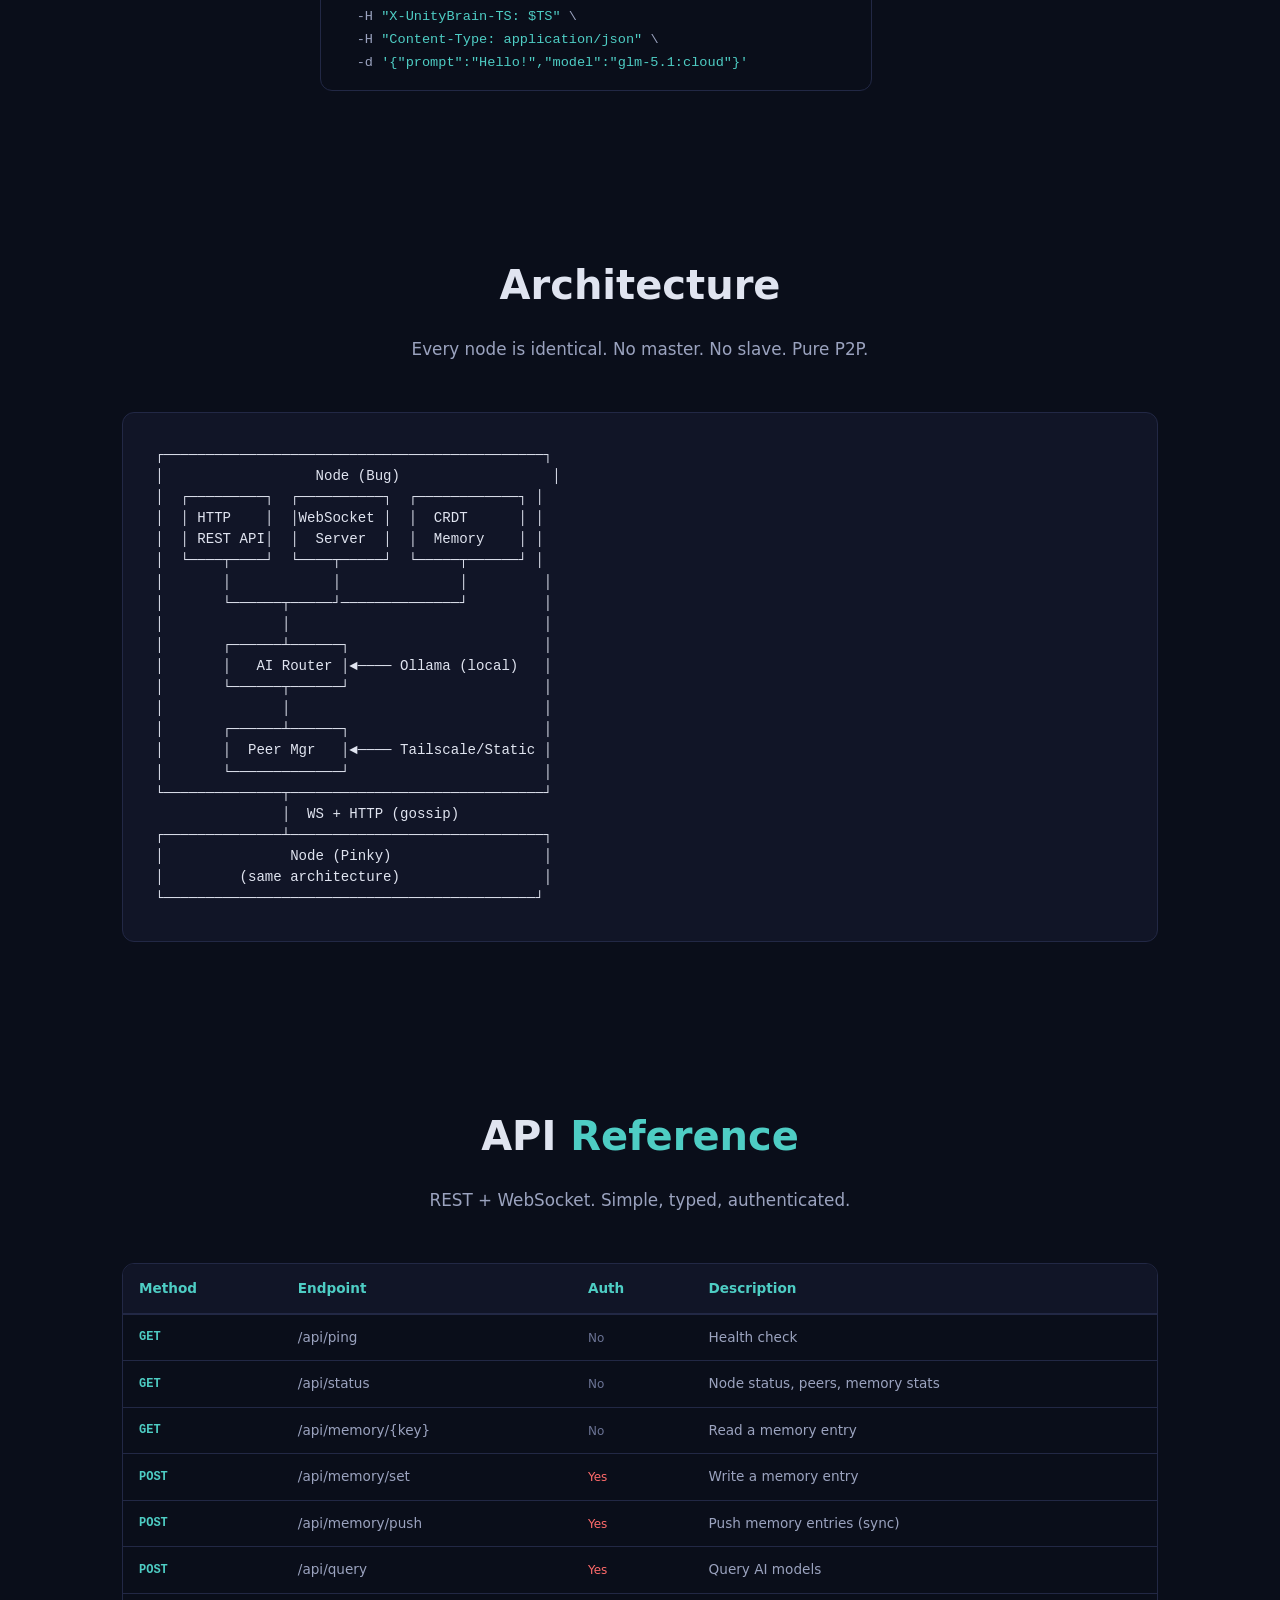
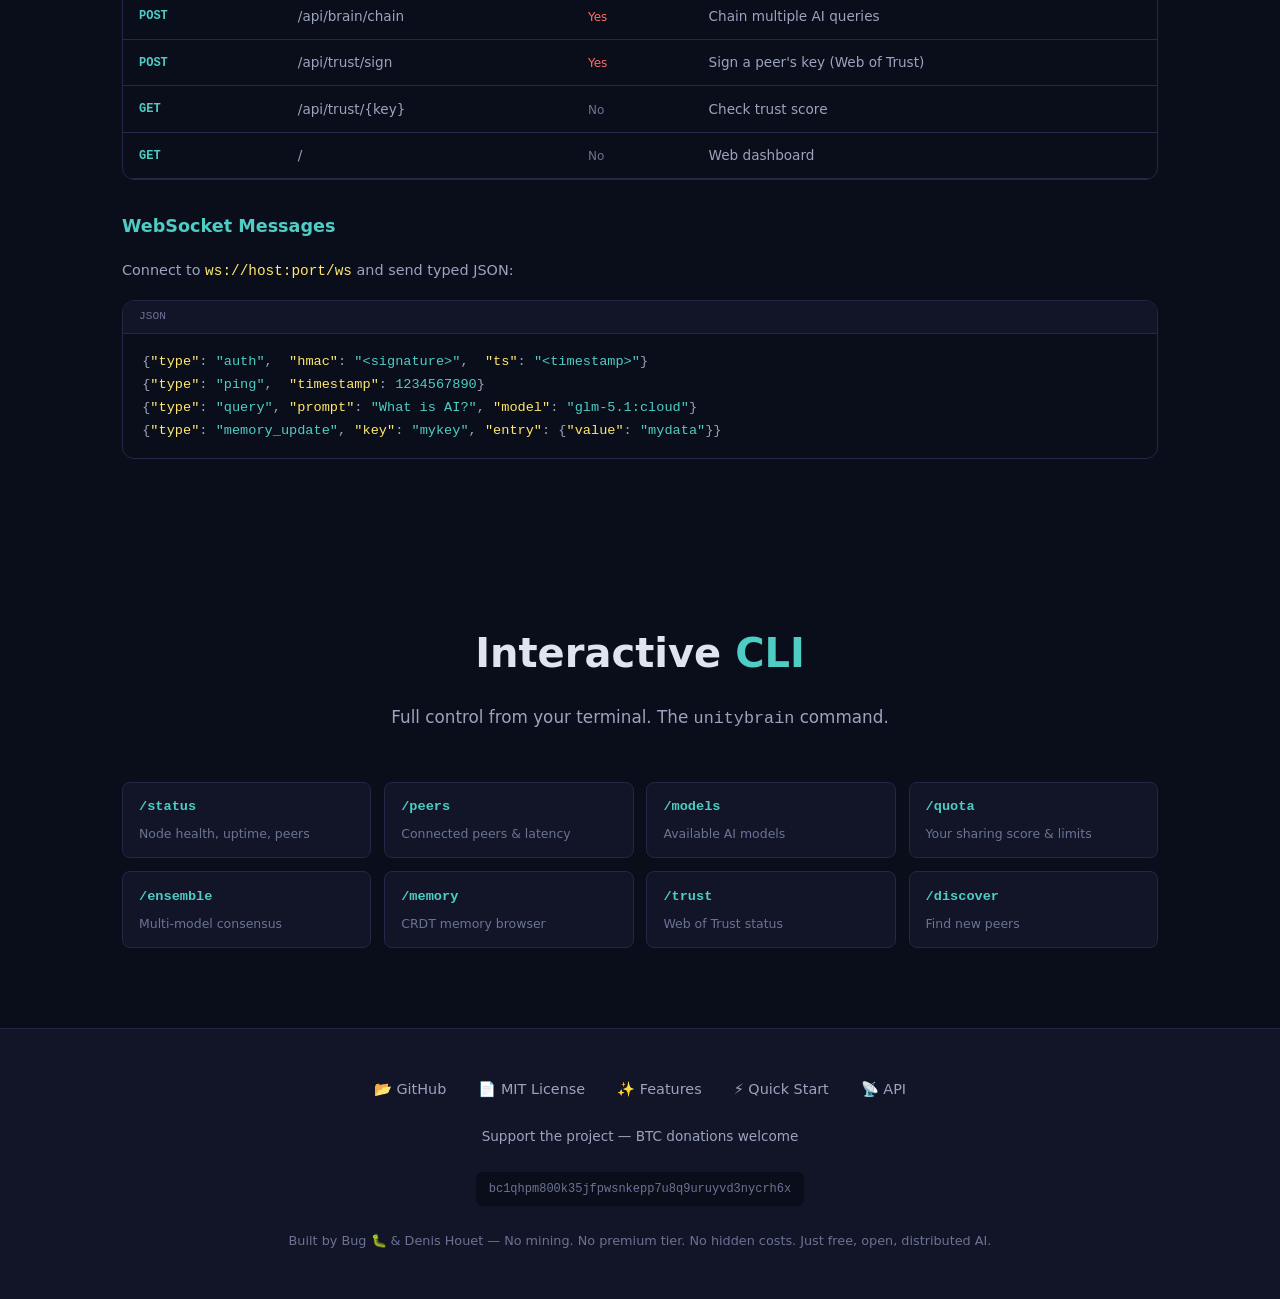
==== commit 69c1276e: "v5.2: Network Sync, Model Registry, Security Audit & Cloud Policy Features: - NetworkSync: automatic" ====
--- a/docs/index.html
+++ b/docs/index.html
@@ -167,7 +167,7 @@
     <a href="#architecture">Architecture</a>
     <a href="#api">API</a>
     <a href="#cli">CLI</a>
-    <a href="https://github.com/dnshouet-cpu/Unitybrain" target="_blank" class="gh">GitHub ↗</a>
+    <a href="https://github.com/unitybrain-ai/unitybrain" target="_blank" class="gh">GitHub ↗</a>
   </div>
   <button class="hamburger" onclick="document.getElementById('navLinks').classList.toggle('open')" aria-label="Menu">☰</button>
 </nav>
@@ -187,7 +187,7 @@
   </div>
   <div class="cta">
     <a href="#quickstart" class="btn btn-primary">⚡ Get Started</a>
-    <a href="https://github.com/dnshouet-cpu/Unitybrain" target="_blank" class="btn btn-secondary">📂 View on GitHub</a>
+    <a href="https://github.com/unitybrain-ai/unitybrain" target="_blank" class="btn btn-secondary">📂 View on GitHub</a>
   </div>
 </section>
 
@@ -295,7 +295,7 @@
         <div class="code-block">
           <div class="lang">bash</div>
           <pre><span class="comment"># Clone &amp; enter</span>
-git clone https://github.com/dnshouet-cpu/Unitybrain.git
+git clone https://github.com/unitybrain-ai/unitybrain.git
 <span class="key">cd</span> Unitybrain</pre>
         </div>
       </div>
@@ -442,8 +442,8 @@
 <!-- Footer -->
 <footer>
   <div class="footer-links">
-    <a href="https://github.com/dnshouet-cpu/Unitybrain" target="_blank">📂 GitHub</a>
-    <a href="https://github.com/dnshouet-cpu/Unitybrain/blob/main/LICENSE" target="_blank">📄 MIT License</a>
+    <a href="https://github.com/unitybrain-ai/unitybrain" target="_blank">📂 GitHub</a>
+    <a href="https://github.com/unitybrain-ai/unitybrain/blob/main/LICENSE" target="_blank">📄 MIT License</a>
     <a href="#features">✨ Features</a>
     <a href="#quickstart">⚡ Quick Start</a>
     <a href="#api">📡 API</a>
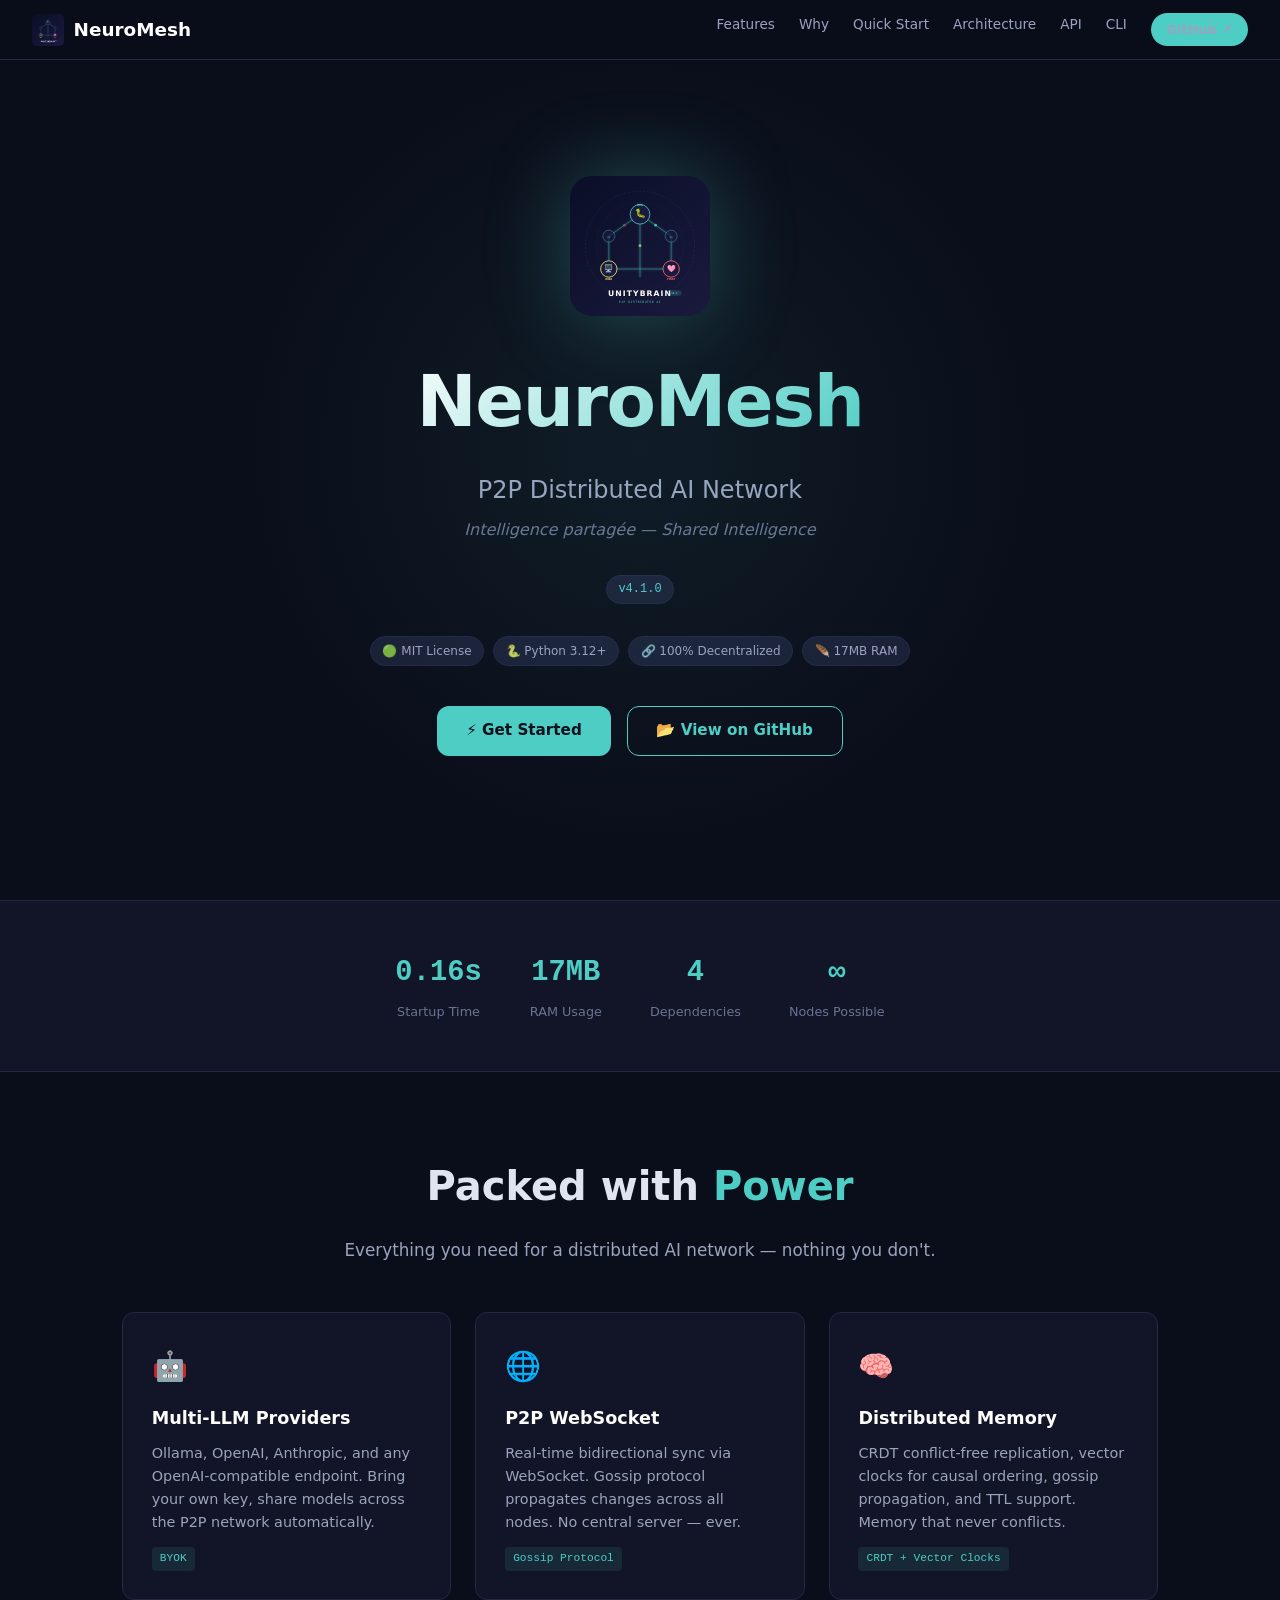
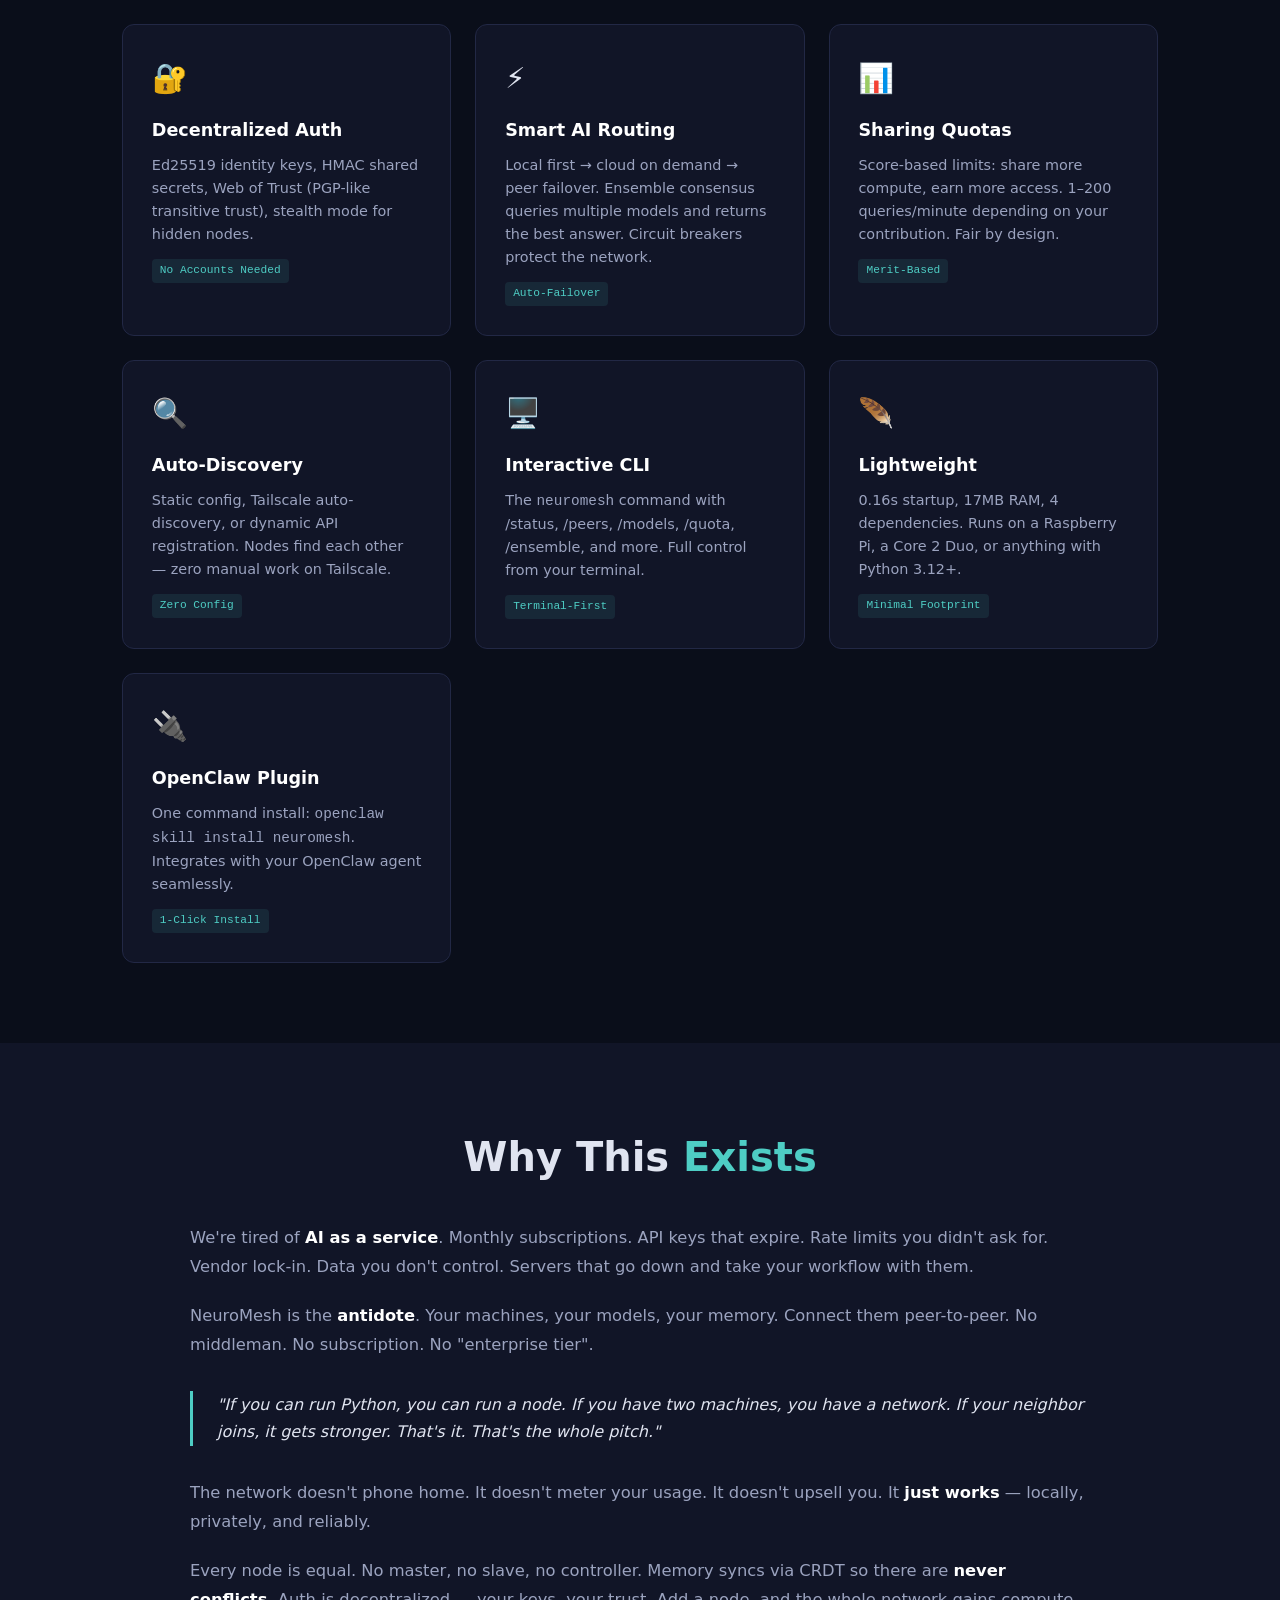
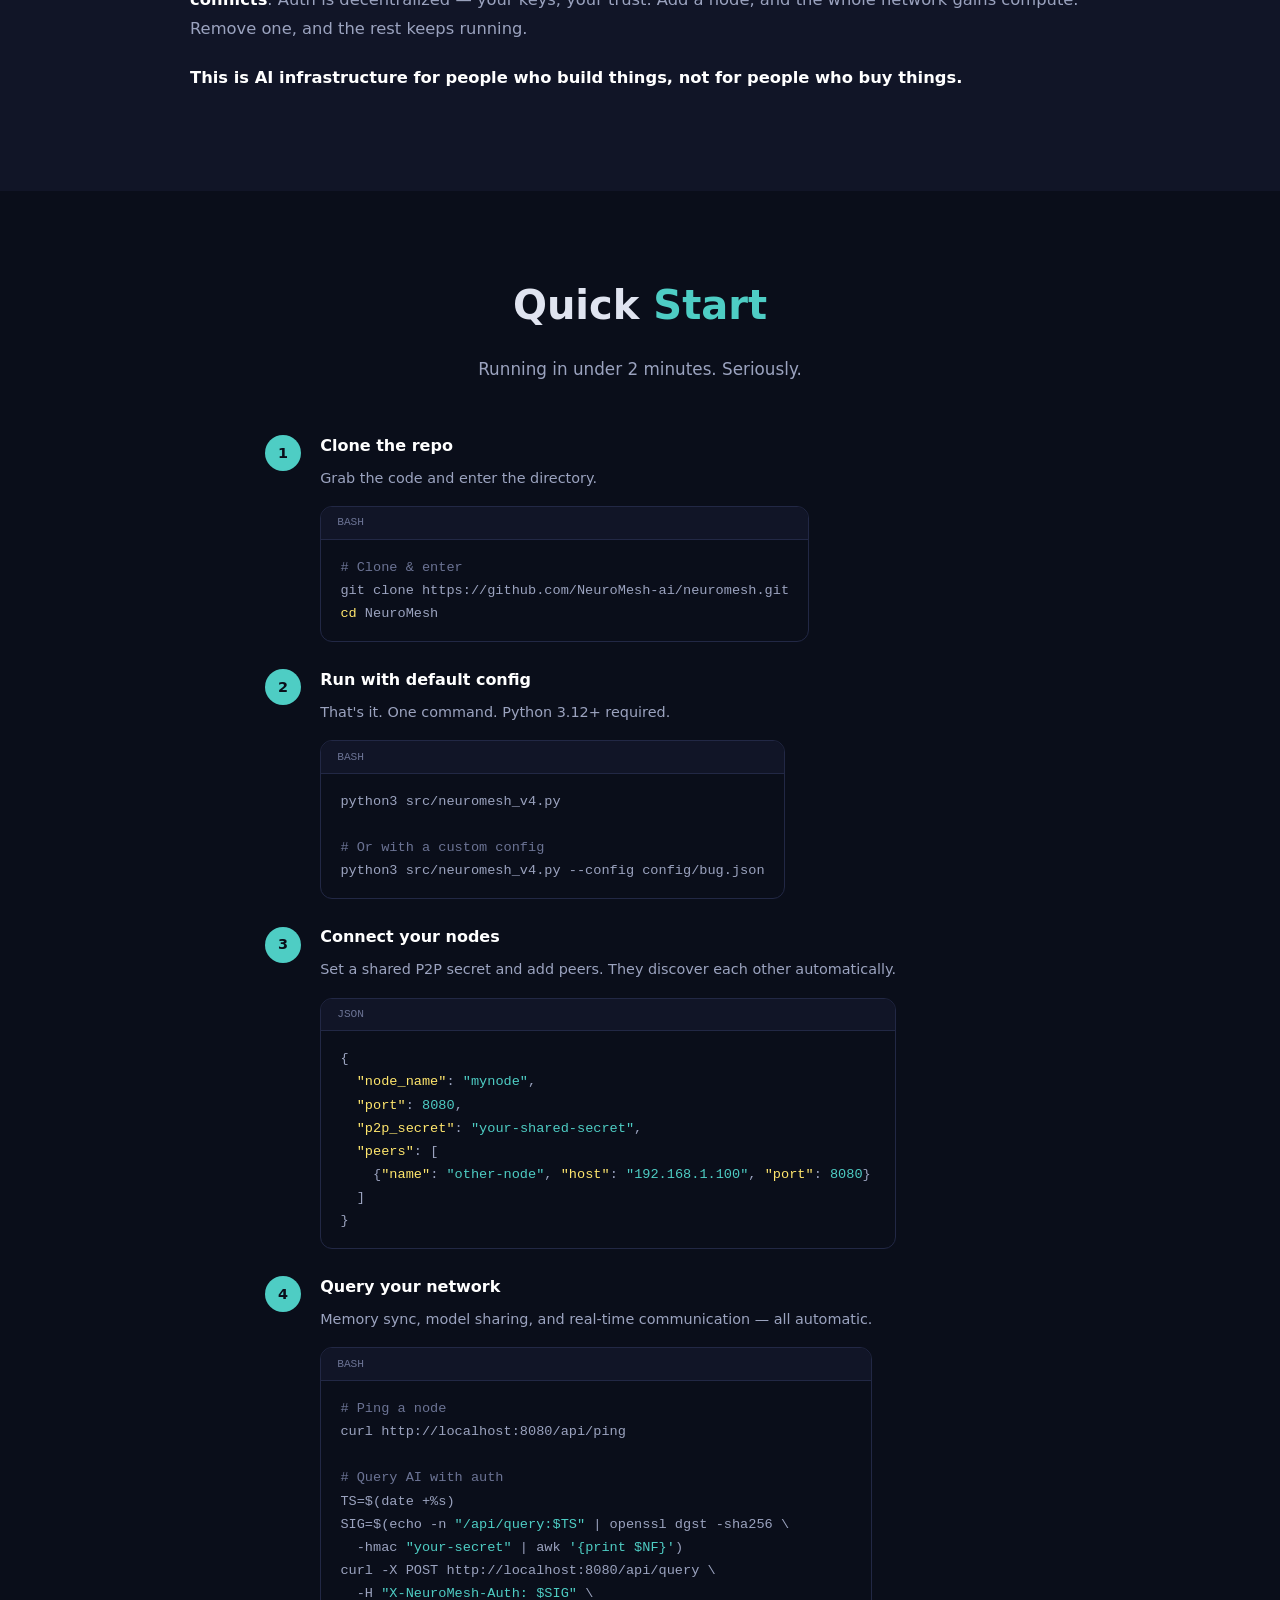
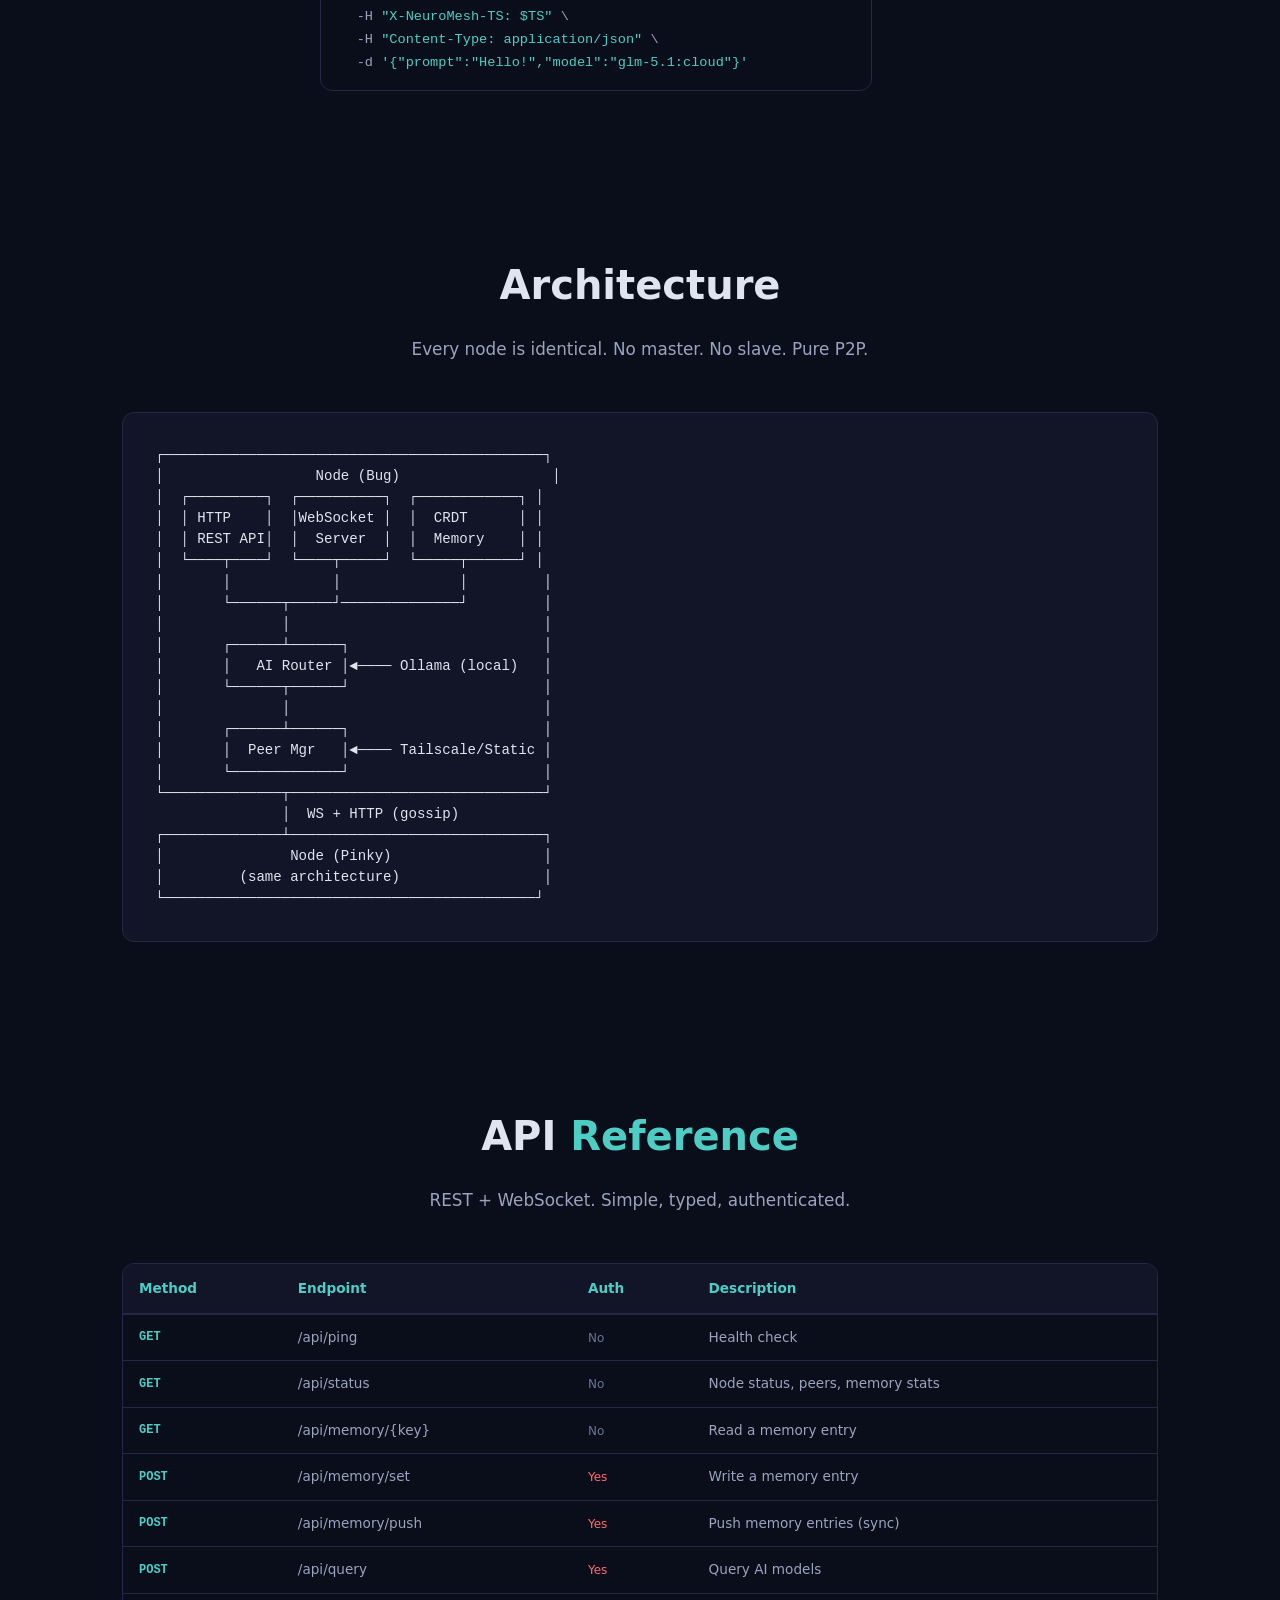
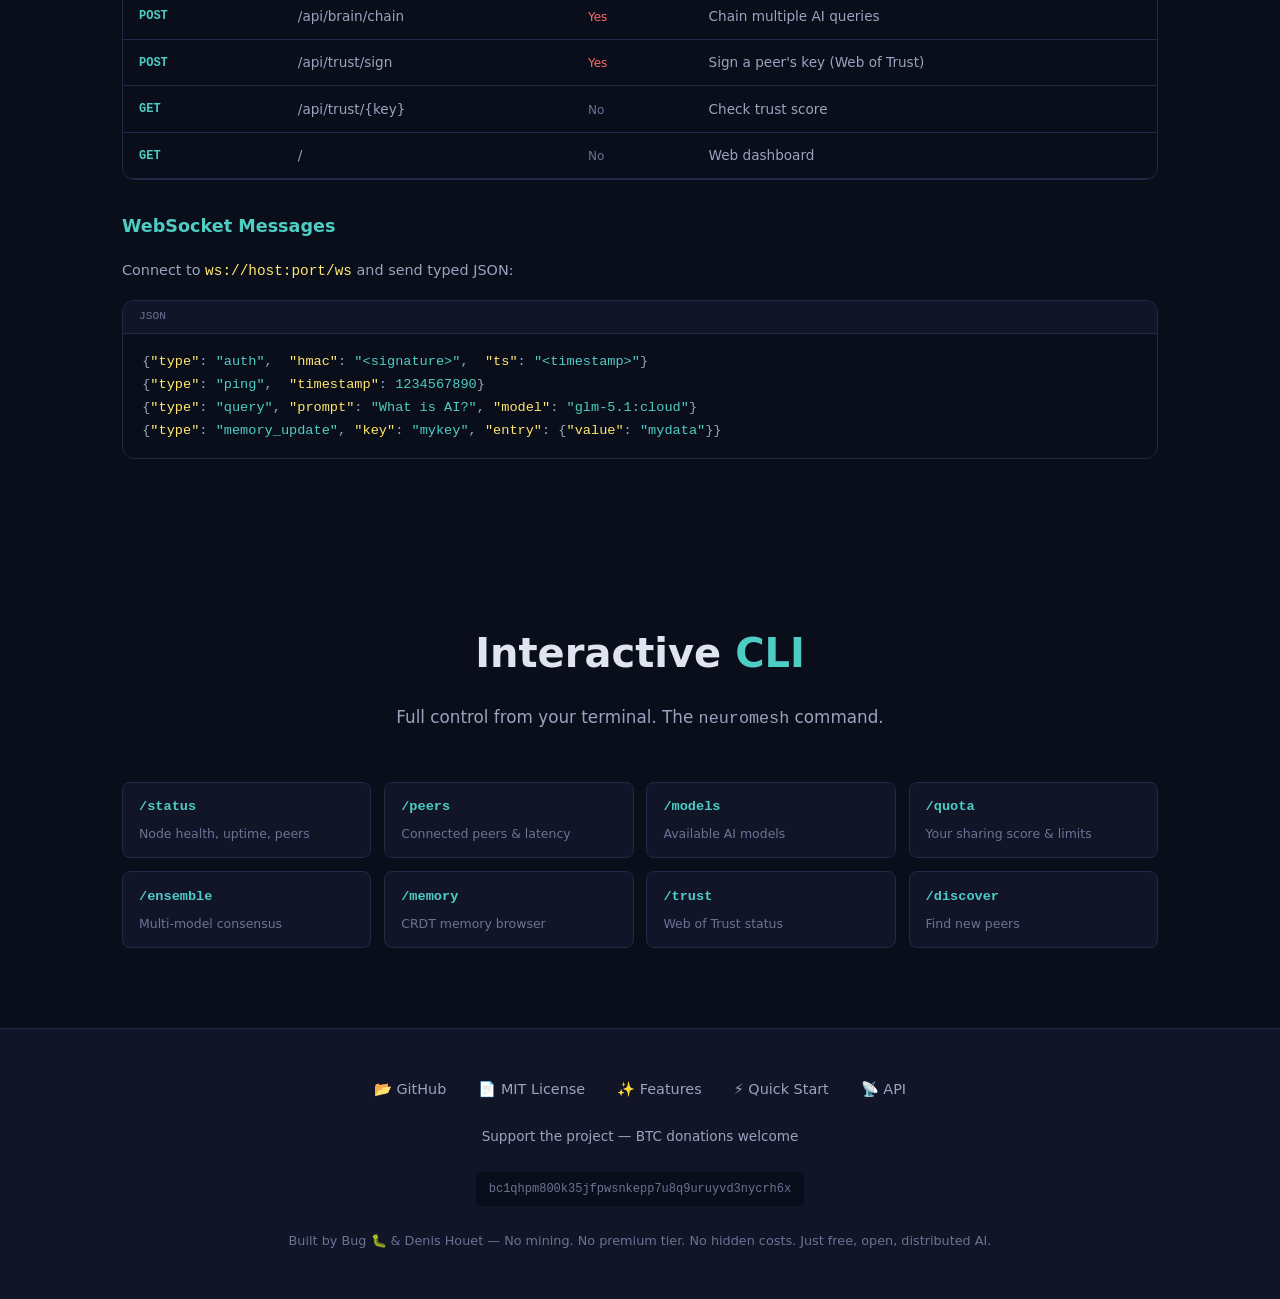
==== commit cd8512ac: "rename: UnityBrain → NeuroMesh - All classes, functions, variables, docs, configs renamed - Files: u" ====
--- a/docs/index.html
+++ b/docs/index.html
@@ -3,7 +3,7 @@
 <head>
 <meta charset="UTF-8">
 <meta name="viewport" content="width=device-width, initial-scale=1.0">
-<title>UnityBrain — P2P Distributed AI Network</title>
+<title>NeuroMesh — P2P Distributed AI Network</title>
 <meta name="description" content="Lightweight P2P distributed AI network. No central server. No accounts. Install, connect, query.">
 <meta name="theme-color" content="#0a0e27">
 <link rel="icon" href="../assets/logo.svg" type="image/svg+xml">
@@ -158,7 +158,7 @@
 <nav>
   <div class="logo">
     <img src="../assets/logo.svg" alt="UB" width="32" height="32">
-    <span>UnityBrain</span>
+    <span>NeuroMesh</span>
   </div>
   <div class="links" id="navLinks">
     <a href="#features">Features</a>
@@ -167,15 +167,15 @@
     <a href="#architecture">Architecture</a>
     <a href="#api">API</a>
     <a href="#cli">CLI</a>
-    <a href="https://github.com/unitybrain-ai/unitybrain" target="_blank" class="gh">GitHub ↗</a>
+    <a href="https://github.com/NeuroMesh-ai/neuromesh" target="_blank" class="gh">GitHub ↗</a>
   </div>
   <button class="hamburger" onclick="document.getElementById('navLinks').classList.toggle('open')" aria-label="Menu">☰</button>
 </nav>
 
 <!-- Hero -->
 <section class="hero">
-  <img src="../assets/logo.svg" alt="UnityBrain Logo" class="hero-logo">
-  <h1>UnityBrain</h1>
+  <img src="../assets/logo.svg" alt="NeuroMesh Logo" class="hero-logo">
+  <h1>NeuroMesh</h1>
   <p class="tagline">P2P Distributed AI Network</p>
   <p class="tagline-fr">Intelligence partagée — Shared Intelligence</p>
   <span class="version">v4.1.0</span>
@@ -187,7 +187,7 @@
   </div>
   <div class="cta">
     <a href="#quickstart" class="btn btn-primary">⚡ Get Started</a>
-    <a href="https://github.com/unitybrain-ai/unitybrain" target="_blank" class="btn btn-secondary">📂 View on GitHub</a>
+    <a href="https://github.com/NeuroMesh-ai/neuromesh" target="_blank" class="btn btn-secondary">📂 View on GitHub</a>
   </div>
 </section>
 
@@ -249,7 +249,7 @@
     <div class="feature animate">
       <span class="icon">🖥️</span>
       <h3>Interactive CLI</h3>
-      <p>The <code>unitybrain</code> command with /status, /peers, /models, /quota, /ensemble, and more. Full control from your terminal.</p>
+      <p>The <code>neuromesh</code> command with /status, /peers, /models, /quota, /ensemble, and more. Full control from your terminal.</p>
       <span class="tag">Terminal-First</span>
     </div>
     <div class="feature animate">
@@ -261,7 +261,7 @@
     <div class="feature animate">
       <span class="icon">🔌</span>
       <h3>OpenClaw Plugin</h3>
-      <p>One command install: <code>openclaw skill install unitybrain</code>. Integrates with your OpenClaw agent seamlessly.</p>
+      <p>One command install: <code>openclaw skill install neuromesh</code>. Integrates with your OpenClaw agent seamlessly.</p>
       <span class="tag">1-Click Install</span>
     </div>
   </div>
@@ -272,7 +272,7 @@
   <div class="why-inner">
     <h2>Why This <span class="accent">Exists</span></h2>
     <p>We're tired of <strong>AI as a service</strong>. Monthly subscriptions. API keys that expire. Rate limits you didn't ask for. Vendor lock-in. Data you don't control. Servers that go down and take your workflow with them.</p>
-    <p>UnityBrain is the <strong>antidote</strong>. Your machines, your models, your memory. Connect them peer-to-peer. No middleman. No subscription. No "enterprise tier".</p>
+    <p>NeuroMesh is the <strong>antidote</strong>. Your machines, your models, your memory. Connect them peer-to-peer. No middleman. No subscription. No "enterprise tier".</p>
     <div class="manifesto">
       "If you can run Python, you can run a node. If you have two machines, you have a network. If your neighbor joins, it gets stronger. That's it. That's the whole pitch."
     </div>
@@ -295,8 +295,8 @@
         <div class="code-block">
           <div class="lang">bash</div>
           <pre><span class="comment"># Clone &amp; enter</span>
-git clone https://github.com/unitybrain-ai/unitybrain.git
-<span class="key">cd</span> Unitybrain</pre>
+git clone https://github.com/NeuroMesh-ai/neuromesh.git
+<span class="key">cd</span> NeuroMesh</pre>
         </div>
       </div>
     </div>
@@ -307,10 +307,10 @@
         <p>That's it. One command. Python 3.12+ required.</p>
         <div class="code-block">
           <div class="lang">bash</div>
-          <pre>python3 src/unitybrain_v4.py
+          <pre>python3 src/neuromesh_v4.py
 
 <span class="comment"># Or with a custom config</span>
-python3 src/unitybrain_v4.py --config config/bug.json</pre>
+python3 src/neuromesh_v4.py --config config/bug.json</pre>
         </div>
       </div>
     </div>
@@ -347,8 +347,8 @@
 SIG=$(echo -n <span class="string">"/api/query:$TS"</span> | openssl dgst -sha256 \
   -hmac <span class="string">"your-secret"</span> | awk <span class="string">'{print $NF}'</span>)
 curl -X POST http://localhost:8080/api/query \
-  -H <span class="string">"X-UnityBrain-Auth: $SIG"</span> \
-  -H <span class="string">"X-UnityBrain-TS: $TS"</span> \
+  -H <span class="string">"X-NeuroMesh-Auth: $SIG"</span> \
+  -H <span class="string">"X-NeuroMesh-TS: $TS"</span> \
   -H <span class="string">"Content-Type: application/json"</span> \
   -d <span class="string">'{"prompt":"Hello!","model":"glm-5.1:cloud"}'</span></pre>
         </div>
@@ -426,7 +426,7 @@
 <!-- CLI -->
 <section id="cli">
   <h2>Interactive <span class="accent">CLI</span></h2>
-  <p class="subtitle">Full control from your terminal. The <code>unitybrain</code> command.</p>
+  <p class="subtitle">Full control from your terminal. The <code>neuromesh</code> command.</p>
   <div class="cli-commands">
     <div class="cli-cmd"><span class="cmd">/status</span><div class="desc">Node health, uptime, peers</div></div>
     <div class="cli-cmd"><span class="cmd">/peers</span><div class="desc">Connected peers &amp; latency</div></div>
@@ -442,8 +442,8 @@
 <!-- Footer -->
 <footer>
   <div class="footer-links">
-    <a href="https://github.com/unitybrain-ai/unitybrain" target="_blank">📂 GitHub</a>
-    <a href="https://github.com/unitybrain-ai/unitybrain/blob/main/LICENSE" target="_blank">📄 MIT License</a>
+    <a href="https://github.com/NeuroMesh-ai/neuromesh" target="_blank">📂 GitHub</a>
+    <a href="https://github.com/NeuroMesh-ai/neuromesh/blob/main/LICENSE" target="_blank">📄 MIT License</a>
     <a href="#features">✨ Features</a>
     <a href="#quickstart">⚡ Quick Start</a>
     <a href="#api">📡 API</a>
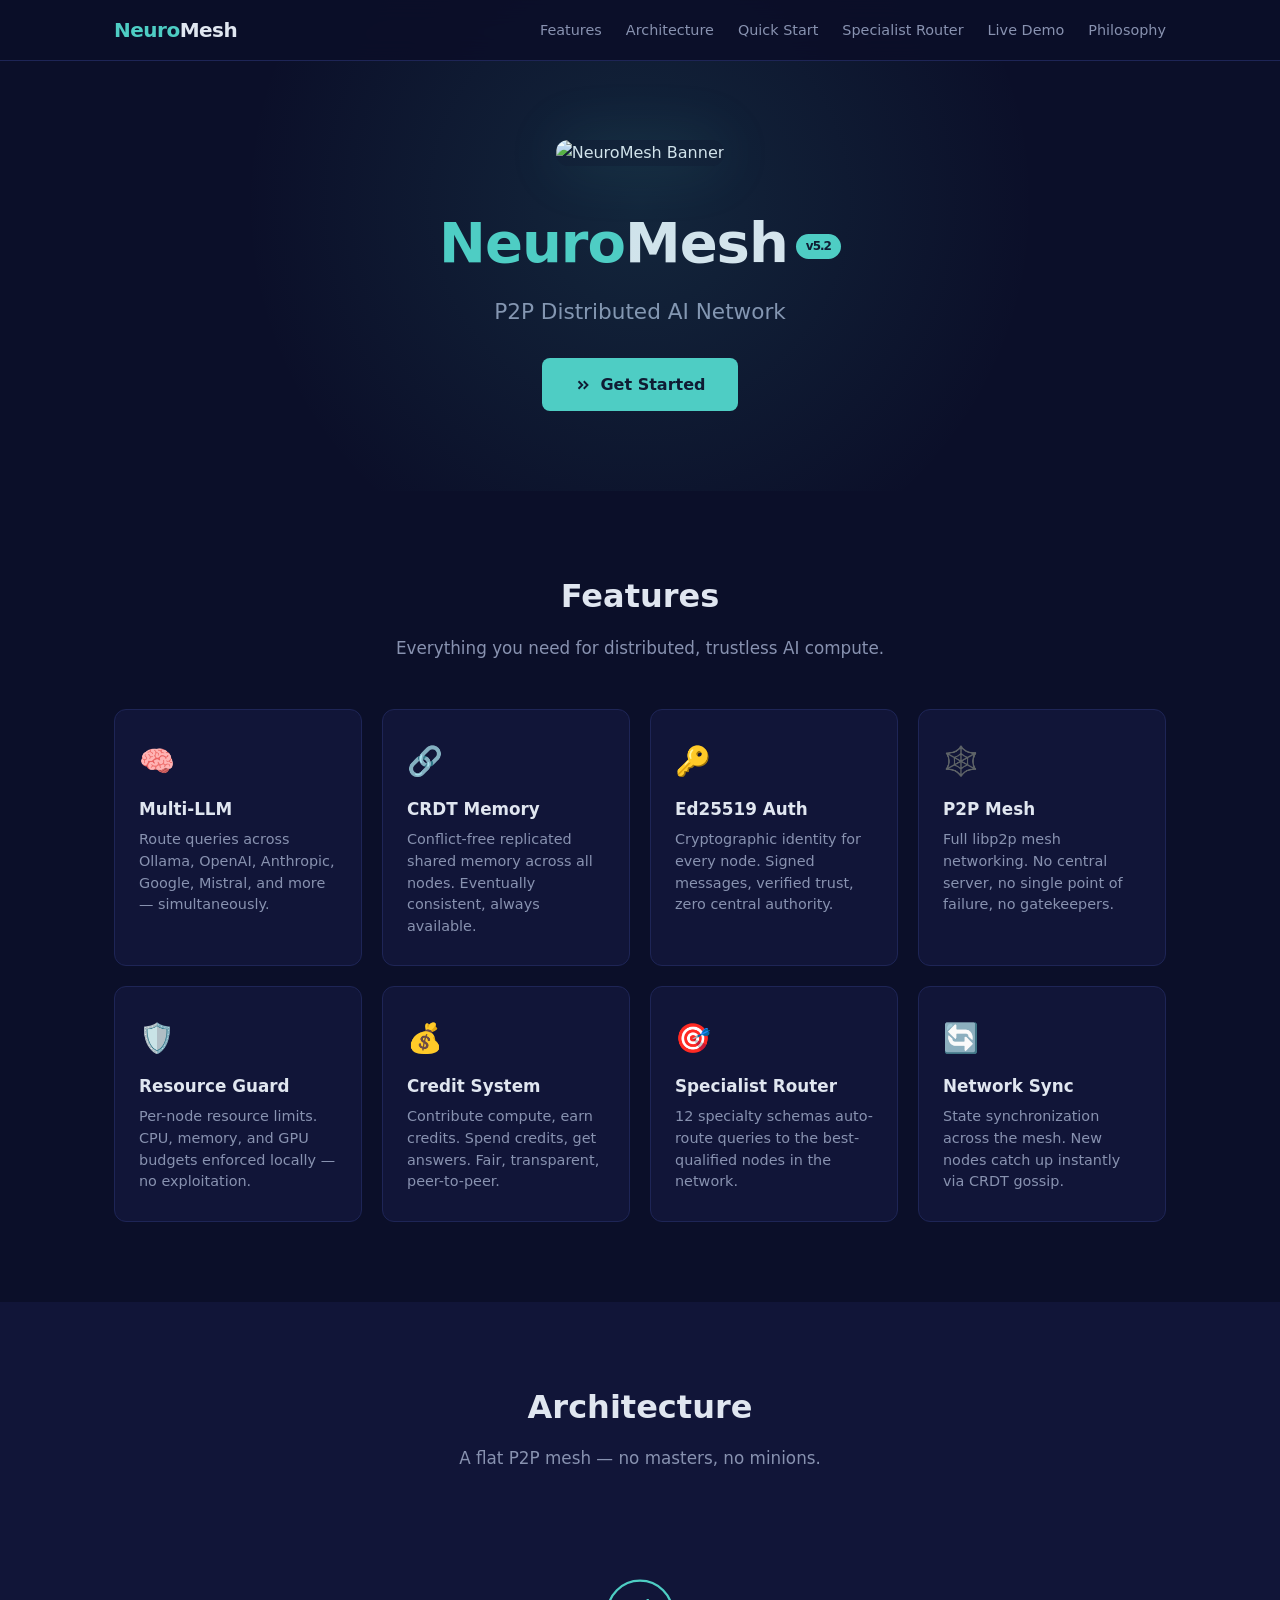
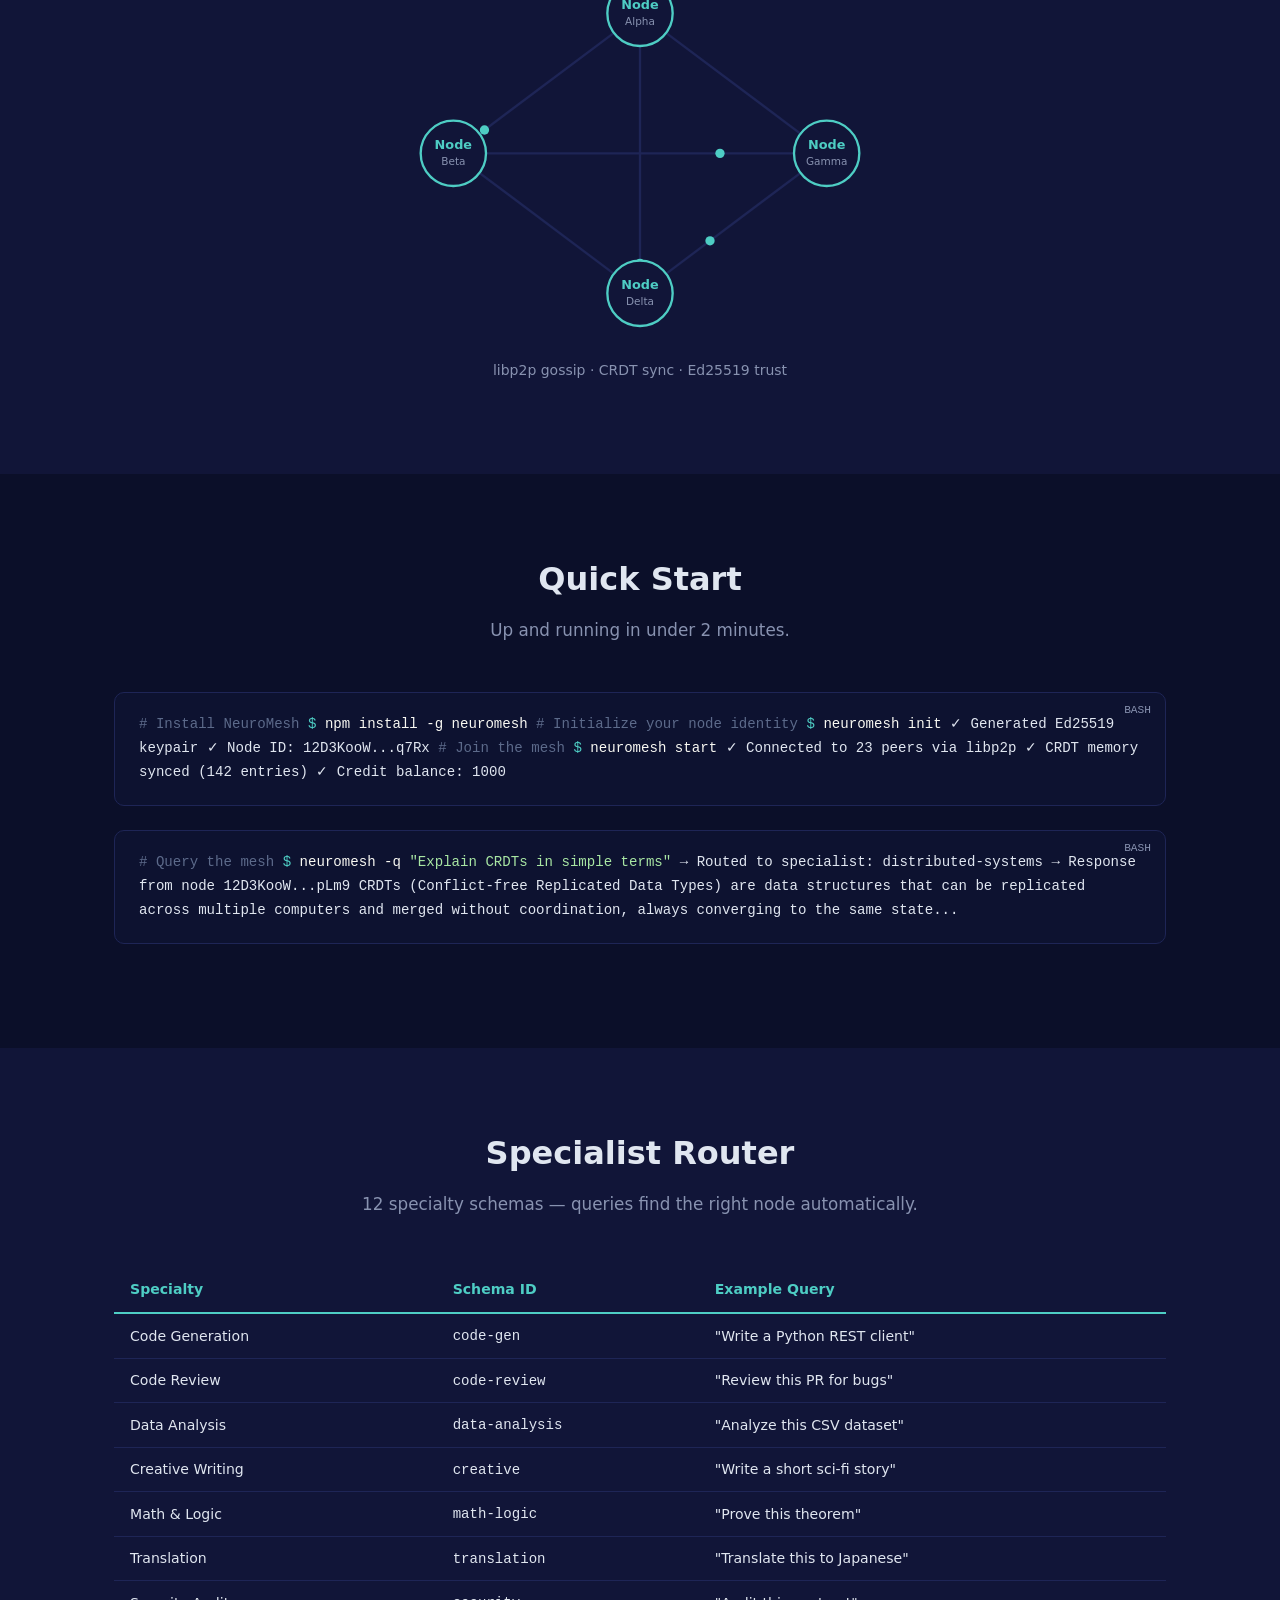
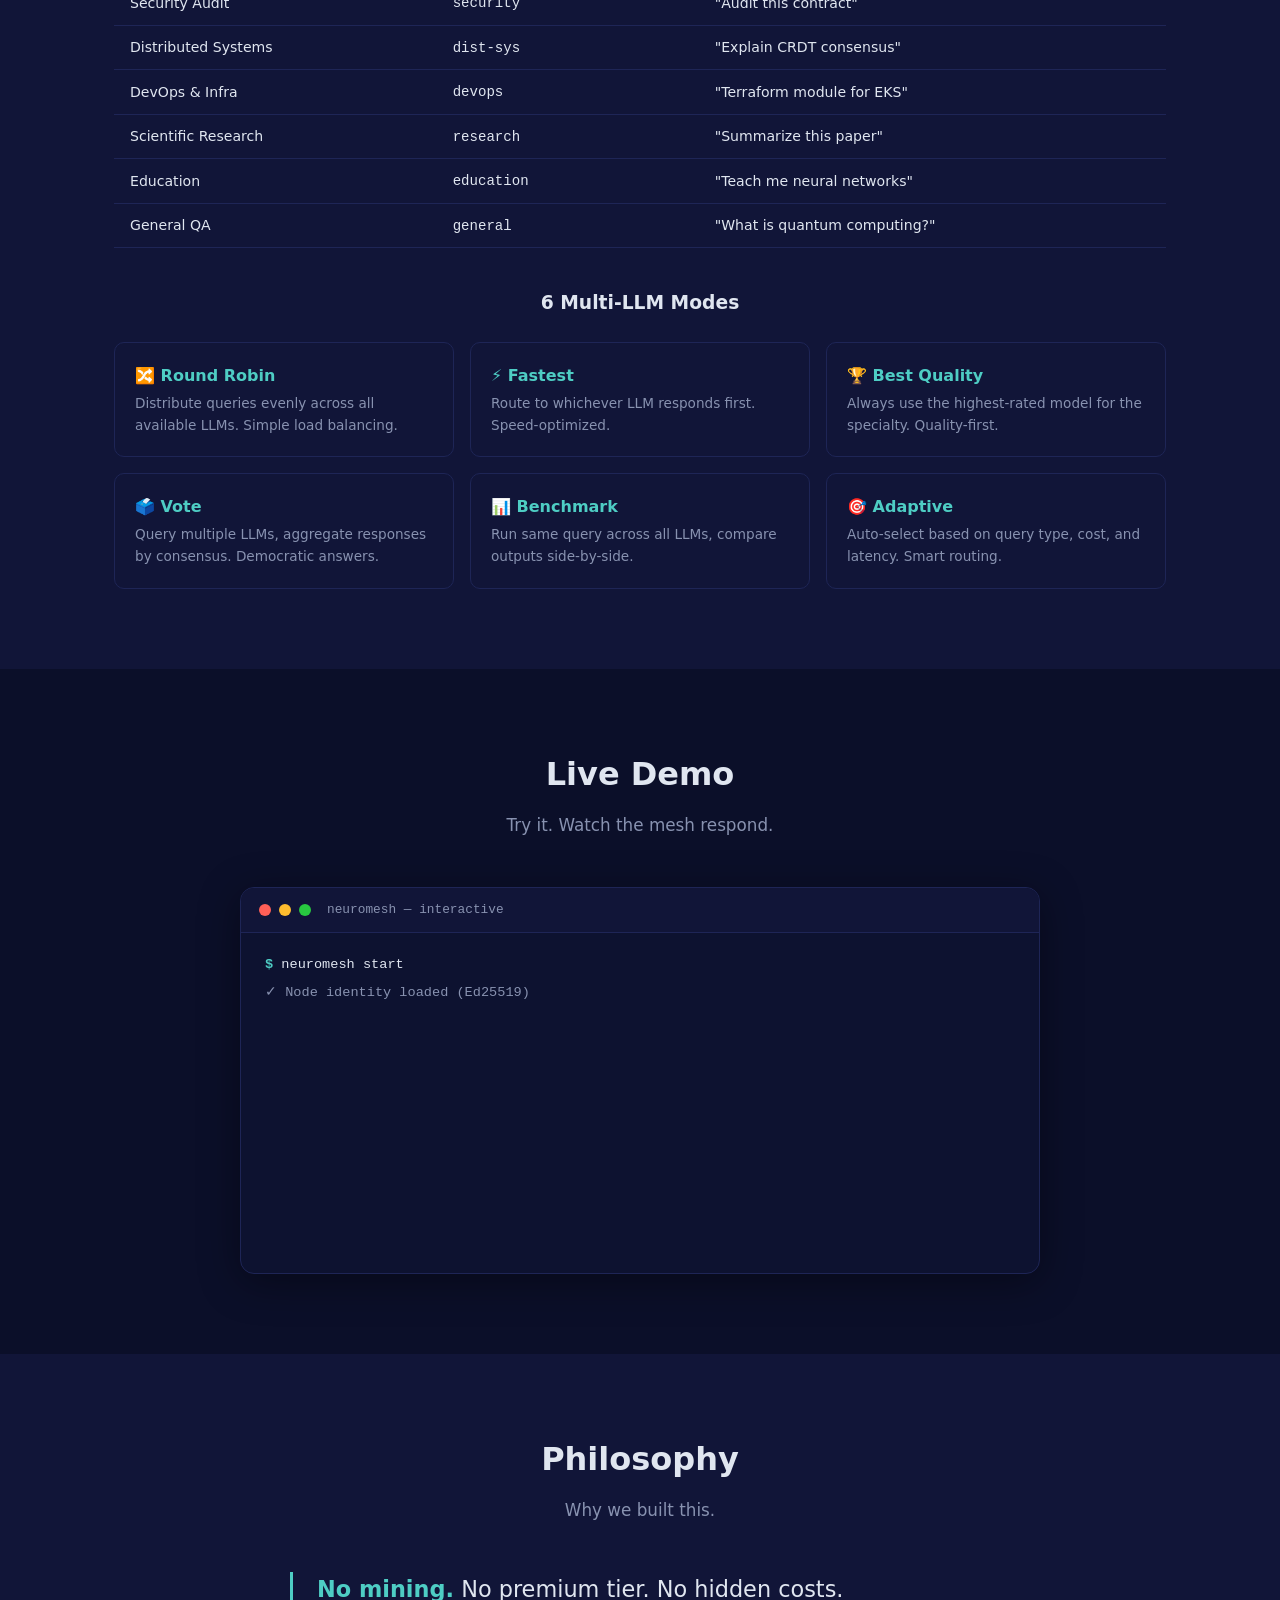
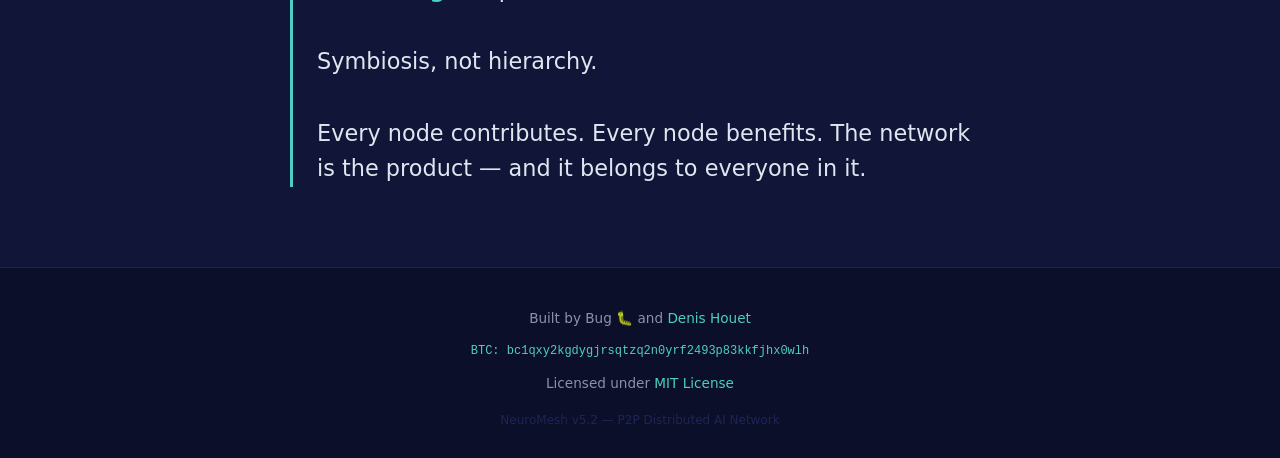
==== commit a4a33566: "v5.2: fix remaining UnityBrain references, regenerate assets, update docs, remove v4, add GitHub Pag" ====
--- a/docs/index.html
+++ b/docs/index.html
@@ -4,461 +4,430 @@
 <meta charset="UTF-8">
 <meta name="viewport" content="width=device-width, initial-scale=1.0">
 <title>NeuroMesh — P2P Distributed AI Network</title>
-<meta name="description" content="Lightweight P2P distributed AI network. No central server. No accounts. Install, connect, query.">
-<meta name="theme-color" content="#0a0e27">
-<link rel="icon" href="../assets/logo.svg" type="image/svg+xml">
 <style>
+/* ── Reset & Base ── */
 *,*::before,*::after{box-sizing:border-box;margin:0;padding:0}
 :root{
-  --bg:#0a0e1a;--bg2:#111527;--bg3:#1a1f36;
-  --green:#4ecdc4;--green2:#3ab8a8;--cyan:#5ce0d6;
-  --pink:#ff6b6b;--yellow:#ffe66d;
-  --text:#e0e4f0;--text2:#9ba3bf;--text3:#6b7394;
-  --border:#222845;--radius:12px;
-  --font:-apple-system,BlinkMacSystemFont,'Segoe UI',system-ui,sans-serif;
-  --mono:'SF Mono',SFMono-Regular,Consolas,'Liberation Mono',Menlo,monospace;
+  --bg:#0B0F29;--bg2:#111538;--bg3:#1a1f4a;--teal:#4ecdc4;--teal2:#36b5ab;
+  --text:#e0e6f0;--muted:#8892b0;--code-bg:#0d1230;--border:#1e2556;
+  --font:'Segoe UI',system-ui,-apple-system,sans-serif;
+  --mono:'SF Mono','Fira Code','Cascadia Code',monospace;
 }
-html{scroll-behavior:smooth;font-size:16px}
-body{font-family:var(--font);background:var(--bg);color:var(--text);line-height:1.7;overflow-x:hidden}
-a{color:var(--green);text-decoration:none;transition:color .2s}
-a:hover{color:var(--cyan)}
-::selection{background:var(--green);color:var(--bg)}
-code,pre{font-family:var(--mono)}
-
-/* Nav */
-nav{position:fixed;top:0;left:0;right:0;z-index:100;background:rgba(10,14,26,.85);backdrop-filter:blur(16px);border-bottom:1px solid var(--border);padding:0 2rem;height:60px;display:flex;align-items:center;justify-content:space-between}
-nav .logo{display:flex;align-items:center;gap:.6rem;font-weight:700;font-size:1.15rem;color:#fff}
-nav .logo img{width:32px;height:32px}
-nav .links{display:flex;gap:1.5rem;font-size:.85rem}
-nav .links a{color:var(--text2);transition:color .2s}
-nav .links a:hover{color:var(--green)}
-nav .gh{background:var(--green);color:var(--bg);padding:.35rem 1rem;border-radius:20px;font-weight:600;font-size:.8rem;transition:transform .2s,box-shadow .2s}
-nav .gh:hover{transform:translateY(-1px);box-shadow:0 4px 20px rgba(78,205,196,.3);color:var(--bg)}
-.hamburger{display:none;background:none;border:none;color:var(--text);font-size:1.5rem;cursor:pointer}
-
-/* Hero */
-.hero{min-height:100vh;display:flex;flex-direction:column;align-items:center;justify-content:center;text-align:center;padding:6rem 2rem 4rem;position:relative;overflow:hidden}
-.hero::before{content:'';position:absolute;top:50%;left:50%;width:800px;height:800px;transform:translate(-50%,-50%);background:radial-gradient(circle,rgba(78,205,196,.08) 0%,transparent 70%);pointer-events:none}
-.hero-logo{width:140px;height:140px;margin-bottom:1.5rem;filter:drop-shadow(0 0 40px rgba(78,205,196,.3));animation:float 6s ease-in-out infinite}
-.hero h1{font-size:clamp(2.5rem,6vw,4.5rem);font-weight:800;letter-spacing:-.02em;margin-bottom:.5rem;background:linear-gradient(135deg,#fff 0%,var(--green) 100%);-webkit-background-clip:text;-webkit-text-fill-color:transparent;background-clip:text}
-.hero .tagline{font-size:clamp(1.1rem,2.5vw,1.5rem);color:var(--text2);margin-bottom:.3rem;font-weight:400}
-.hero .tagline-fr{font-size:1rem;color:var(--text3);font-style:italic;margin-bottom:2rem}
-.hero .version{display:inline-block;background:var(--bg3);border:1px solid var(--border);color:var(--green);padding:.2rem .7rem;border-radius:20px;font-size:.75rem;font-family:var(--mono);margin-bottom:2rem}
-.hero .badges{display:flex;gap:.6rem;flex-wrap:wrap;justify-content:center;margin-bottom:2.5rem}
-.hero .badges span{background:var(--bg3);border:1px solid var(--border);padding:.25rem .7rem;border-radius:20px;font-size:.75rem;color:var(--text2)}
-.hero .cta{display:flex;gap:1rem;flex-wrap:wrap;justify-content:center}
-.btn{display:inline-flex;align-items:center;gap:.5rem;padding:.7rem 1.8rem;border-radius:var(--radius);font-weight:600;font-size:.95rem;transition:all .2s;cursor:pointer;border:none;font-family:var(--font)}
-.btn-primary{background:var(--green);color:var(--bg)}
-.btn-primary:hover{background:var(--cyan);color:var(--bg);transform:translateY(-2px);box-shadow:0 8px 30px rgba(78,205,196,.25)}
-.btn-secondary{background:transparent;color:var(--green);border:1px solid var(--green)}
-.btn-secondary:hover{background:rgba(78,205,196,.1);transform:translateY(-2px)}
-
-/* Stats bar */
-.stats{display:flex;justify-content:center;gap:3rem;padding:3rem 2rem;border-top:1px solid var(--border);border-bottom:1px solid var(--border);background:var(--bg2)}
-.stat{text-align:center}
-.stat .num{font-size:1.8rem;font-weight:800;color:var(--green);font-family:var(--mono)}
-.stat .label{font-size:.8rem;color:var(--text3);margin-top:.2rem}
-
-/* Sections */
-section{padding:5rem 2rem;max-width:1100px;margin:0 auto}
-section h2{font-size:clamp(1.8rem,4vw,2.5rem);font-weight:800;margin-bottom:1rem;text-align:center}
-section h2 .accent{color:var(--green)}
-section .subtitle{text-align:center;color:var(--text2);max-width:600px;margin:0 auto 3rem;font-size:1.05rem}
-
-/* Features grid */
-.features-grid{display:grid;grid-template-columns:repeat(auto-fit,minmax(300px,1fr));gap:1.5rem}
-.feature{background:var(--bg2);border:1px solid var(--border);border-radius:var(--radius);padding:1.8rem;transition:all .3s;position:relative;overflow:hidden}
-.feature:hover{border-color:var(--green);transform:translateY(-3px);box-shadow:0 8px 30px rgba(78,205,196,.08)}
-.feature .icon{font-size:1.8rem;margin-bottom:.8rem;display:block}
-.feature h3{font-size:1.1rem;font-weight:700;margin-bottom:.5rem;color:#fff}
-.feature p{font-size:.9rem;color:var(--text2);line-height:1.6}
-.feature .tag{display:inline-block;background:rgba(78,205,196,.1);color:var(--green);padding:.15rem .5rem;border-radius:4px;font-size:.7rem;font-family:var(--mono);margin-top:.8rem}
-
-/* Why section */
-.why{background:var(--bg2);max-width:100%;padding:5rem 2rem}
-.why-inner{max-width:900px;margin:0 auto}
-.why h2{text-align:center;margin-bottom:2rem}
-.why p{color:var(--text2);line-height:1.8;margin-bottom:1.2rem;font-size:1.02rem}
-.why strong{color:#fff}
-.why .manifesto{border-left:3px solid var(--green);padding-left:1.5rem;margin:2rem 0;font-style:italic;color:var(--text)}
-
-/* Quick start */
-.steps{display:flex;flex-direction:column;gap:1.5rem;max-width:750px;margin:0 auto}
-.step{display:flex;gap:1.2rem;align-items:flex-start}
-.step-num{width:36px;height:36px;border-radius:50%;background:var(--green);color:var(--bg);display:flex;align-items:center;justify-content:center;font-weight:800;font-size:.9rem;flex-shrink:0;margin-top:.2rem}
-.step-content h3{font-size:1rem;font-weight:700;margin-bottom:.4rem;color:#fff}
-.step-content p{font-size:.9rem;color:var(--text2)}
-
-/* Code blocks */
-.code-block{background:var(--bg);border:1px solid var(--border);border-radius:var(--radius);overflow:hidden;margin:1rem 0 0}
-.code-block .lang{padding:.4rem 1rem;font-size:.7rem;color:var(--text3);font-family:var(--mono);border-bottom:1px solid var(--border);text-transform:uppercase;background:var(--bg2)}
-.code-block pre{padding:1rem 1.2rem;overflow-x:auto;font-size:.85rem;line-height:1.7;color:var(--text2)}
-.code-block .comment{color:var(--text3)}
-.code-block .string{color:var(--green)}
-.code-block .key{color:var(--yellow)}
-
-/* Architecture */
-.arch-container{background:var(--bg2);border:1px solid var(--border);border-radius:var(--radius);padding:2rem;overflow-x:auto}
-.arch-container pre{font-family:var(--mono);font-size:clamp(.7rem,1.5vw,.88rem);color:var(--text);line-height:1.5;text-align:left;white-space:pre}
-
-/* API table */
-.api-table{width:100%;border-collapse:collapse;font-size:.85rem}
-.api-table th{text-align:left;padding:.8rem 1rem;background:var(--bg2);color:var(--green);border-bottom:2px solid var(--border);font-weight:600}
-.api-table td{padding:.7rem 1rem;border-bottom:1px solid var(--border);color:var(--text2)}
-.api-table td:first-child{font-family:var(--mono);color:var(--yellow);font-size:.8rem}
-.api-table .method{font-family:var(--mono);color:var(--green);font-weight:600;font-size:.75rem}
-.api-table .auth-yes{color:var(--pink);font-size:.75rem}
-.api-table .auth-no{color:var(--text3);font-size:.75rem}
-.api-wrapper{overflow-x:auto;border:1px solid var(--border);border-radius:var(--radius)}
-
-/* CLI */
-.cli-commands{display:grid;grid-template-columns:repeat(auto-fill,minmax(220px,1fr));gap:.8rem}
-.cli-cmd{background:var(--bg2);border:1px solid var(--border);border-radius:8px;padding:.8rem 1rem;font-family:var(--mono);font-size:.85rem}
-.cli-cmd .cmd{color:var(--green);font-weight:700}
-.cli-cmd .desc{color:var(--text3);font-size:.78rem;margin-top:.3rem;font-family:var(--font)}
-
-/* Footer */
-footer{background:var(--bg2);border-top:1px solid var(--border);padding:3rem 2rem;text-align:center}
-footer .footer-links{display:flex;gap:2rem;justify-content:center;margin-bottom:1.5rem;flex-wrap:wrap}
-footer .footer-links a{color:var(--text2);font-size:.9rem;transition:color .2s}
-footer .footer-links a:hover{color:var(--green)}
-footer .btc{font-family:var(--mono);font-size:.75rem;color:var(--text3);background:var(--bg);padding:.4rem .8rem;border-radius:6px;display:inline-block;margin-top:1rem;word-break:break-all}
-footer .copy{color:var(--text3);font-size:.8rem;margin-top:1.5rem}
-
-/* Animations */
-@keyframes float{0%,100%{transform:translateY(0)}50%{transform:translateY(-12px)}}
-@keyframes fadeInUp{from{opacity:0;transform:translateY(30px)}to{opacity:1;transform:translateY(0)}}
-.animate{opacity:0;animation:fadeInUp .6s ease forwards}
-.animate:nth-child(1){animation-delay:.1s}
-.animate:nth-child(2){animation-delay:.2s}
-.animate:nth-child(3){animation-delay:.3s}
-.animate:nth-child(4){animation-delay:.4s}
-.animate:nth-child(5){animation-delay:.5s}
-.animate:nth-child(6){animation-delay:.6s}
-.animate:nth-child(7){animation-delay:.7s}
-.animate:nth-child(8){animation-delay:.8s}
-.animate:nth-child(9){animation-delay:.9s}
-.animate:nth-child(10){animation-delay:1s}
-
-/* Responsive */
-@media(max-width:768px){
-  nav .links{display:none}
-  .hamburger{display:block}
-  nav .links.open{display:flex;flex-direction:column;position:absolute;top:60px;left:0;right:0;background:rgba(10,14,26,.98);padding:1rem 2rem;border-bottom:1px solid var(--border)}
-  .stats{flex-direction:column;gap:1.5rem;padding:2rem}
-  .features-grid{grid-template-columns:1fr}
-  section{padding:3rem 1.2rem}
-  .cli-commands{grid-template-columns:1fr}
-}
+html{scroll-behavior:smooth}
+body{font-family:var(--font);background:var(--bg);color:var(--text);line-height:1.6;overflow-x:hidden}
+a{color:var(--teal);text-decoration:none;transition:color .2s}
+a:hover{color:var(--teal2)}
+
+/* ── Utility ── */
+.container{max-width:1100px;margin:0 auto;padding:0 24px}
+.section{padding:80px 0}
+.section-title{font-size:2rem;font-weight:700;margin-bottom:12px;text-align:center}
+.section-sub{text-align:center;color:var(--muted);margin-bottom:48px;font-size:1.05rem}
+.badge{display:inline-block;background:var(--teal);color:var(--bg);font-size:.75rem;font-weight:700;padding:3px 10px;border-radius:20px;vertical-align:middle;margin-left:8px}
+
+/* ── Nav ── */
+nav{position:fixed;top:0;width:100%;z-index:100;background:rgba(11,15,41,.92);backdrop-filter:blur(12px);border-bottom:1px solid var(--border);padding:14px 0}
+nav .container{display:flex;align-items:center;justify-content:space-between}
+nav .logo{font-size:1.25rem;font-weight:800;color:var(--teal);letter-spacing:-.5px}
+nav .logo span{color:var(--text)}
+nav ul{list-style:none;display:flex;gap:24px}
+nav a{color:var(--muted);font-size:.9rem;transition:color .2s}
+nav a:hover{color:var(--teal)}
+@media(max-width:768px){nav ul{display:none}}
+
+/* ── Hero ── */
+#hero{padding:140px 0 80px;text-align:center;position:relative;overflow:hidden}
+#hero::before{content:'';position:absolute;top:-40%;left:50%;transform:translateX(-50%);width:800px;height:800px;background:radial-gradient(circle,rgba(78,205,196,.12) 0%,transparent 70%);pointer-events:none}
+.hero-banner{max-width:100%;border-radius:12px;margin-bottom:32px;box-shadow:0 0 60px rgba(78,205,196,.15)}
+.hero-title{font-size:3.5rem;font-weight:900;letter-spacing:-1px;margin-bottom:8px}
+.hero-title .accent{color:var(--teal)}
+.hero-sub{font-size:1.35rem;color:var(--muted);margin-bottom:28px}
+.hero-cta{display:inline-flex;align-items:center;gap:8px;background:var(--teal);color:var(--bg);font-weight:700;padding:14px 32px;border-radius:8px;font-size:1rem;transition:transform .2s,box-shadow .2s}
+.hero-cta:hover{transform:translateY(-2px);box-shadow:0 8px 30px rgba(78,205,196,.3)}
+.hero-cta svg{width:18px;height:18px}
+@media(max-width:600px){.hero-title{font-size:2.2rem}.hero-sub{font-size:1rem}}
+
+/* ── Features ── */
+.features-grid{display:grid;grid-template-columns:repeat(auto-fit,minmax(240px,1fr));gap:20px}
+.feature-card{background:var(--bg2);border:1px solid var(--border);border-radius:12px;padding:28px 24px;transition:border-color .3s,transform .3s}
+.feature-card:hover{border-color:var(--teal);transform:translateY(-4px)}
+.feature-icon{font-size:1.8rem;margin-bottom:12px}
+.feature-card h3{font-size:1.05rem;margin-bottom:6px}
+.feature-card p{color:var(--muted);font-size:.9rem;line-height:1.5}
+
+/* ── Architecture ── */
+.arch-svg{text-align:center;margin:0 auto;max-width:700px}
+.arch-svg svg{width:100%;height:auto}
+
+/* ── Code blocks ── */
+.code-block{background:var(--code-bg);border:1px solid var(--border);border-radius:10px;padding:20px 24px;font-family:var(--mono);font-size:.88rem;line-height:1.7;overflow-x:auto;margin-bottom:24px;position:relative}
+.code-block .lang{position:absolute;top:8px;right:14px;color:var(--muted);font-size:.7rem;text-transform:uppercase}
+.code-block .prompt{color:var(--teal)}
+.code-block .cmd{color:#f8f8f2}
+.code-block .comment{color:#5c6a8a}
+.code-block .string{color:#a8e6a3}
+
+/* ── Specialist Router ── */
+.router-table{width:100%;border-collapse:collapse;font-size:.88rem;margin-bottom:40px}
+.router-table th{text-align:left;padding:12px 16px;background:var(--bg2);color:var(--teal);border-bottom:2px solid var(--teal);font-weight:600}
+.router-table td{padding:10px 16px;border-bottom:1px solid var(--border)}
+.router-table tr:hover td{background:rgba(78,205,196,.04)}
+.modes-grid{display:grid;grid-template-columns:repeat(auto-fit,minmax(280px,1fr));gap:16px}
+.mode-card{background:var(--bg2);border:1px solid var(--border);border-radius:10px;padding:20px}
+.mode-card h4{color:var(--teal);margin-bottom:4px;font-size:1rem}
+.mode-card p{color:var(--muted);font-size:.85rem}
+
+/* ── Live Demo Terminal ── */
+.demo-container{max-width:800px;margin:0 auto;background:var(--code-bg);border:1px solid var(--border);border-radius:14px;overflow:hidden;box-shadow:0 8px 40px rgba(0,0,0,.4)}
+.demo-bar{display:flex;align-items:center;gap:8px;padding:12px 18px;background:var(--bg2);border-bottom:1px solid var(--border)}
+.demo-dot{width:12px;height:12px;border-radius:50%}
+.demo-dot.r{background:#ff5f57}.demo-dot.y{background:#febc2e}.demo-dot.g{background:#28c840}
+.demo-title{color:var(--muted);font-size:.8rem;margin-left:8px;font-family:var(--mono)}
+.demo-body{padding:20px 24px;font-family:var(--mono);font-size:.85rem;line-height:1.75;min-height:340px;max-height:440px;overflow-y:auto}
+.demo-line{margin-bottom:4px;white-space:pre-wrap;word-break:break-all}
+.demo-line .pfx{color:var(--teal);font-weight:700}
+.demo-line .out{color:var(--muted)}
+.demo-line .accent{color:#a8e6a3}
+.demo-line .warn{color:#febc2e}
+.demo-cursor{display:inline-block;width:8px;height:16px;background:var(--teal);animation:blink 1s step-end infinite;vertical-align:middle;margin-left:2px}
+@keyframes blink{50%{opacity:0}}
+
+/* ── Philosophy ── */
+.philosophy{text-align:center;max-width:700px;margin:0 auto}
+.philosophy blockquote{font-size:1.4rem;font-weight:300;line-height:1.6;color:var(--text);border-left:3px solid var(--teal);padding-left:24px;text-align:left}
+.philosophy blockquote strong{color:var(--teal);font-weight:600}
+
+/* ── Footer ── */
+footer{border-top:1px solid var(--border);padding:40px 0;text-align:center;color:var(--muted);font-size:.85rem}
+footer .btc{font-family:var(--mono);font-size:.75rem;color:var(--teal);word-break:break-all;margin:12px auto;max-width:400px}
+footer a{color:var(--teal)}
 </style>
 </head>
 <body>
 
 <!-- Nav -->
 <nav>
-  <div class="logo">
-    <img src="../assets/logo.svg" alt="UB" width="32" height="32">
-    <span>NeuroMesh</span>
-  </div>
-  <div class="links" id="navLinks">
-    <a href="#features">Features</a>
-    <a href="#why">Why</a>
-    <a href="#quickstart">Quick Start</a>
-    <a href="#architecture">Architecture</a>
-    <a href="#api">API</a>
-    <a href="#cli">CLI</a>
-    <a href="https://github.com/NeuroMesh-ai/neuromesh" target="_blank" class="gh">GitHub ↗</a>
-  </div>
-  <button class="hamburger" onclick="document.getElementById('navLinks').classList.toggle('open')" aria-label="Menu">☰</button>
+  <div class="container">
+    <div class="logo">Neuro<span>Mesh</span></div>
+    <ul>
+      <li><a href="#features">Features</a></li>
+      <li><a href="#architecture">Architecture</a></li>
+      <li><a href="#quickstart">Quick Start</a></li>
+      <li><a href="#router">Specialist Router</a></li>
+      <li><a href="#demo">Live Demo</a></li>
+      <li><a href="#philosophy">Philosophy</a></li>
+    </ul>
+  </div>
 </nav>
 
 <!-- Hero -->
-<section class="hero">
-  <img src="../assets/logo.svg" alt="NeuroMesh Logo" class="hero-logo">
-  <h1>NeuroMesh</h1>
-  <p class="tagline">P2P Distributed AI Network</p>
-  <p class="tagline-fr">Intelligence partagée — Shared Intelligence</p>
-  <span class="version">v4.1.0</span>
-  <div class="badges">
-    <span>🟢 MIT License</span>
-    <span>🐍 Python 3.12+</span>
-    <span>🔗 100% Decentralized</span>
-    <span>🪶 17MB RAM</span>
-  </div>
-  <div class="cta">
-    <a href="#quickstart" class="btn btn-primary">⚡ Get Started</a>
-    <a href="https://github.com/NeuroMesh-ai/neuromesh" target="_blank" class="btn btn-secondary">📂 View on GitHub</a>
-  </div>
-</section>
-
-<!-- Stats -->
-<div class="stats">
-  <div class="stat"><div class="num">0.16s</div><div class="label">Startup Time</div></div>
-  <div class="stat"><div class="num">17MB</div><div class="label">RAM Usage</div></div>
-  <div class="stat"><div class="num">4</div><div class="label">Dependencies</div></div>
-  <div class="stat"><div class="num">∞</div><div class="label">Nodes Possible</div></div>
-</div>
+<section id="hero">
+  <div class="container">
+    <img src="banner.png" alt="NeuroMesh Banner" class="hero-banner" loading="lazy">
+    <h1 class="hero-title"><span class="accent">Neuro</span>Mesh<span class="badge">v5.2</span></h1>
+    <p class="hero-sub">P2P Distributed AI Network</p>
+    <a href="#quickstart" class="hero-cta">
+      <svg viewBox="0 0 24 24" fill="none" stroke="currentColor" stroke-width="2.5"><path d="M13 17l5-5-5-5M6 17l5-5-5-5"/></svg>
+      Get Started
+    </a>
+  </div>
+</section>
 
 <!-- Features -->
-<section id="features">
-  <h2>Packed with <span class="accent">Power</span></h2>
-  <p class="subtitle">Everything you need for a distributed AI network — nothing you don't.</p>
-  <div class="features-grid">
-    <div class="feature animate">
-      <span class="icon">🤖</span>
-      <h3>Multi-LLM Providers</h3>
-      <p>Ollama, OpenAI, Anthropic, and any OpenAI-compatible endpoint. Bring your own key, share models across the P2P network automatically.</p>
-      <span class="tag">BYOK</span>
+<section id="features" class="section">
+  <div class="container">
+    <h2 class="section-title">Features</h2>
+    <p class="section-sub">Everything you need for distributed, trustless AI compute.</p>
+    <div class="features-grid">
+      <div class="feature-card"><div class="feature-icon">🧠</div><h3>Multi-LLM</h3><p>Route queries across Ollama, OpenAI, Anthropic, Google, Mistral, and more — simultaneously.</p></div>
+      <div class="feature-card"><div class="feature-icon">🔗</div><h3>CRDT Memory</h3><p>Conflict-free replicated shared memory across all nodes. Eventually consistent, always available.</p></div>
+      <div class="feature-card"><div class="feature-icon">🔑</div><h3>Ed25519 Auth</h3><p>Cryptographic identity for every node. Signed messages, verified trust, zero central authority.</p></div>
+      <div class="feature-card"><div class="feature-icon">🕸️</div><h3>P2P Mesh</h3><p>Full libp2p mesh networking. No central server, no single point of failure, no gatekeepers.</p></div>
+      <div class="feature-card"><div class="feature-icon">🛡️</div><h3>Resource Guard</h3><p>Per-node resource limits. CPU, memory, and GPU budgets enforced locally — no exploitation.</p></div>
+      <div class="feature-card"><div class="feature-icon">💰</div><h3>Credit System</h3><p>Contribute compute, earn credits. Spend credits, get answers. Fair, transparent, peer-to-peer.</p></div>
+      <div class="feature-card"><div class="feature-icon">🎯</div><h3>Specialist Router</h3><p>12 specialty schemas auto-route queries to the best-qualified nodes in the network.</p></div>
+      <div class="feature-card"><div class="feature-icon">🔄</div><h3>Network Sync</h3><p>State synchronization across the mesh. New nodes catch up instantly via CRDT gossip.</p></div>
     </div>
-    <div class="feature animate">
-      <span class="icon">🌐</span>
-      <h3>P2P WebSocket</h3>
-      <p>Real-time bidirectional sync via WebSocket. Gossip protocol propagates changes across all nodes. No central server — ever.</p>
-      <span class="tag">Gossip Protocol</span>
+  </div>
+</section>
+
+<!-- Architecture -->
+<section id="architecture" class="section" style="background:var(--bg2)">
+  <div class="container">
+    <h2 class="section-title">Architecture</h2>
+    <p class="section-sub">A flat P2P mesh — no masters, no minions.</p>
+    <div class="arch-svg">
+      <svg viewBox="0 0 600 400" xmlns="http://www.w3.org/2000/svg">
+        <!-- Connections -->
+        <line x1="300" y1="80" x2="140" y2="200" stroke="#1e2556" stroke-width="2"/>
+        <line x1="300" y1="80" x2="460" y2="200" stroke="#1e2556" stroke-width="2"/>
+        <line x1="300" y1="80" x2="300" y2="320" stroke="#1e2556" stroke-width="2"/>
+        <line x1="140" y1="200" x2="460" y2="200" stroke="#1e2556" stroke-width="2"/>
+        <line x1="140" y1="200" x2="300" y2="320" stroke="#1e2556" stroke-width="2"/>
+        <line x1="460" y1="200" x2="300" y2="320" stroke="#1e2556" stroke-width="2"/>
+        <!-- Animated pulses on connections -->
+        <circle r="4" fill="#4ecdc4"><animateMotion dur="3s" repeatCount="indefinite" path="M300,80 L140,200"/></circle>
+        <circle r="4" fill="#4ecdc4"><animateMotion dur="3.5s" repeatCount="indefinite" path="M140,200 L460,200"/></circle>
+        <circle r="4" fill="#4ecdc4"><animateMotion dur="4s" repeatCount="indefinite" path="M460,200 L300,320"/></circle>
+        <circle r="4" fill="#4ecdc4"><animateMotion dur="2.8s" repeatCount="indefinite" path="M300,80 L300,320"/></circle>
+        <!-- Nodes -->
+        <circle cx="300" cy="80" r="28" fill="#111538" stroke="#4ecdc4" stroke-width="2"/>
+        <text x="300" y="76" text-anchor="middle" fill="#4ecdc4" font-size="11" font-weight="700">Node</text>
+        <text x="300" y="90" text-anchor="middle" fill="#8892b0" font-size="9">Alpha</text>
+
+        <circle cx="140" cy="200" r="28" fill="#111538" stroke="#4ecdc4" stroke-width="2"/>
+        <text x="140" y="196" text-anchor="middle" fill="#4ecdc4" font-size="11" font-weight="700">Node</text>
+        <text x="140" y="210" text-anchor="middle" fill="#8892b0" font-size="9">Beta</text>
+
+        <circle cx="460" cy="200" r="28" fill="#111538" stroke="#4ecdc4" stroke-width="2"/>
+        <text x="460" y="196" text-anchor="middle" fill="#4ecdc4" font-size="11" font-weight="700">Node</text>
+        <text x="460" y="210" text-anchor="middle" fill="#8892b0" font-size="9">Gamma</text>
+
+        <circle cx="300" cy="320" r="28" fill="#111538" stroke="#4ecdc4" stroke-width="2"/>
+        <text x="300" y="316" text-anchor="middle" fill="#4ecdc4" font-size="11" font-weight="700">Node</text>
+        <text x="300" y="330" text-anchor="middle" fill="#8892b0" font-size="9">Delta</text>
+
+        <!-- Labels -->
+        <text x="300" y="390" text-anchor="middle" fill="#8892b0" font-size="12">libp2p gossip · CRDT sync · Ed25519 trust</text>
+      </svg>
     </div>
-    <div class="feature animate">
-      <span class="icon">🧠</span>
-      <h3>Distributed Memory</h3>
-      <p>CRDT conflict-free replication, vector clocks for causal ordering, gossip propagation, and TTL support. Memory that never conflicts.</p>
-      <span class="tag">CRDT + Vector Clocks</span>
+  </div>
+</section>
+
+<!-- Quick Start -->
+<section id="quickstart" class="section">
+  <div class="container">
+    <h2 class="section-title">Quick Start</h2>
+    <p class="section-sub">Up and running in under 2 minutes.</p>
+    <div class="code-block"><span class="lang">bash</span><span class="comment"># Install NeuroMesh</span>
+<span class="prompt">$ </span><span class="cmd">npm install -g neuromesh</span>
+
+<span class="comment"># Initialize your node identity</span>
+<span class="prompt">$ </span><span class="cmd">neuromesh init</span>
+<span class="out">✓ Generated Ed25519 keypair</span>
+<span class="out">✓ Node ID: 12D3KooW...q7Rx</span>
+
+<span class="comment"># Join the mesh</span>
+<span class="prompt">$ </span><span class="cmd">neuromesh start</span>
+<span class="out">✓ Connected to 23 peers via libp2p</span>
+<span class="out">✓ CRDT memory synced (142 entries)</span>
+<span class="out">✓ Credit balance: 1000</span></div>
+
+    <div class="code-block"><span class="lang">bash</span><span class="comment"># Query the mesh</span>
+<span class="prompt">$ </span><span class="cmd">neuromesh -q <span class="string">"Explain CRDTs in simple terms"</span></span>
+<span class="out">→ Routed to specialist: distributed-systems</span>
+<span class="out">→ Response from node 12D3KooW...pLm9</span>
+<span class="out">  CRDTs (Conflict-free Replicated Data Types) are data structures</span>
+<span class="out">  that can be replicated across multiple computers and merged</span>
+<span class="out">  without coordination, always converging to the same state...</span></div>
+  </div>
+</section>
+
+<!-- Specialist Router -->
+<section id="router" class="section" style="background:var(--bg2)">
+  <div class="container">
+    <h2 class="section-title">Specialist Router</h2>
+    <p class="section-sub">12 specialty schemas — queries find the right node automatically.</p>
+    <table class="router-table">
+      <thead><tr><th>Specialty</th><th>Schema ID</th><th>Example Query</th></tr></thead>
+      <tbody>
+        <tr><td>Code Generation</td><td><code>code-gen</code></td><td>"Write a Python REST client"</td></tr>
+        <tr><td>Code Review</td><td><code>code-review</code></td><td>"Review this PR for bugs"</td></tr>
+        <tr><td>Data Analysis</td><td><code>data-analysis</code></td><td>"Analyze this CSV dataset"</td></tr>
+        <tr><td>Creative Writing</td><td><code>creative</code></td><td>"Write a short sci-fi story"</td></tr>
+        <tr><td>Math & Logic</td><td><code>math-logic</code></td><td>"Prove this theorem"</td></tr>
+        <tr><td>Translation</td><td><code>translation</code></td><td>"Translate this to Japanese"</td></tr>
+        <tr><td>Security Audit</td><td><code>security</code></td><td>"Audit this contract"</td></tr>
+        <tr><td>Distributed Systems</td><td><code>dist-sys</code></td><td>"Explain CRDT consensus"</td></tr>
+        <tr><td>DevOps & Infra</td><td><code>devops</code></td><td>"Terraform module for EKS"</td></tr>
+        <tr><td>Scientific Research</td><td><code>research</code></td><td>"Summarize this paper"</td></tr>
+        <tr><td>Education</td><td><code>education</code></td><td>"Teach me neural networks"</td></tr>
+        <tr><td>General QA</td><td><code>general</code></td><td>"What is quantum computing?"</td></tr>
+      </tbody>
+    </table>
+
+    <h3 style="text-align:center;margin-bottom:24px;color:var(--text)">6 Multi-LLM Modes</h3>
+    <div class="modes-grid">
+      <div class="mode-card"><h4>🔀 Round Robin</h4><p>Distribute queries evenly across all available LLMs. Simple load balancing.</p></div>
+      <div class="mode-card"><h4>⚡ Fastest</h4><p>Route to whichever LLM responds first. Speed-optimized.</p></div>
+      <div class="mode-card"><h4>🏆 Best Quality</h4><p>Always use the highest-rated model for the specialty. Quality-first.</p></div>
+      <div class="mode-card"><h4>🗳️ Vote</h4><p>Query multiple LLMs, aggregate responses by consensus. Democratic answers.</p></div>
+      <div class="mode-card"><h4>📊 Benchmark</h4><p>Run same query across all LLMs, compare outputs side-by-side.</p></div>
+      <div class="mode-card"><h4>🎯 Adaptive</h4><p>Auto-select based on query type, cost, and latency. Smart routing.</p></div>
     </div>
-    <div class="feature animate">
-      <span class="icon">🔐</span>
-      <h3>Decentralized Auth</h3>
-      <p>Ed25519 identity keys, HMAC shared secrets, Web of Trust (PGP-like transitive trust), stealth mode for hidden nodes.</p>
-      <span class="tag">No Accounts Needed</span>
-    </div>
-    <div class="feature animate">
-      <span class="icon">⚡</span>
-      <h3>Smart AI Routing</h3>
-      <p>Local first → cloud on demand → peer failover. Ensemble consensus queries multiple models and returns the best answer. Circuit breakers protect the network.</p>
-      <span class="tag">Auto-Failover</span>
-    </div>
-    <div class="feature animate">
-      <span class="icon">📊</span>
-      <h3>Sharing Quotas</h3>
-      <p>Score-based limits: share more compute, earn more access. 1–200 queries/minute depending on your contribution. Fair by design.</p>
-      <span class="tag">Merit-Based</span>
-    </div>
-    <div class="feature animate">
-      <span class="icon">🔍</span>
-      <h3>Auto-Discovery</h3>
-      <p>Static config, Tailscale auto-discovery, or dynamic API registration. Nodes find each other — zero manual work on Tailscale.</p>
-      <span class="tag">Zero Config</span>
-    </div>
-    <div class="feature animate">
-      <span class="icon">🖥️</span>
-      <h3>Interactive CLI</h3>
-      <p>The <code>neuromesh</code> command with /status, /peers, /models, /quota, /ensemble, and more. Full control from your terminal.</p>
-      <span class="tag">Terminal-First</span>
-    </div>
-    <div class="feature animate">
-      <span class="icon">🪶</span>
-      <h3>Lightweight</h3>
-      <p>0.16s startup, 17MB RAM, 4 dependencies. Runs on a Raspberry Pi, a Core 2 Duo, or anything with Python 3.12+.</p>
-      <span class="tag">Minimal Footprint</span>
-    </div>
-    <div class="feature animate">
-      <span class="icon">🔌</span>
-      <h3>OpenClaw Plugin</h3>
-      <p>One command install: <code>openclaw skill install neuromesh</code>. Integrates with your OpenClaw agent seamlessly.</p>
-      <span class="tag">1-Click Install</span>
-    </div>
-  </div>
-</section>
-
-<!-- Why this exists -->
-<section id="why" class="why">
-  <div class="why-inner">
-    <h2>Why This <span class="accent">Exists</span></h2>
-    <p>We're tired of <strong>AI as a service</strong>. Monthly subscriptions. API keys that expire. Rate limits you didn't ask for. Vendor lock-in. Data you don't control. Servers that go down and take your workflow with them.</p>
-    <p>NeuroMesh is the <strong>antidote</strong>. Your machines, your models, your memory. Connect them peer-to-peer. No middleman. No subscription. No "enterprise tier".</p>
-    <div class="manifesto">
-      "If you can run Python, you can run a node. If you have two machines, you have a network. If your neighbor joins, it gets stronger. That's it. That's the whole pitch."
-    </div>
-    <p>The network doesn't phone home. It doesn't meter your usage. It doesn't upsell you. It <strong>just works</strong> — locally, privately, and reliably.</p>
-    <p>Every node is equal. No master, no slave, no controller. Memory syncs via CRDT so there are <strong>never conflicts</strong>. Auth is decentralized — your keys, your trust. Add a node, and the whole network gains compute. Remove one, and the rest keeps running.</p>
-    <p><strong>This is AI infrastructure for people who build things, not for people who buy things.</strong></p>
-  </div>
-</section>
-
-<!-- Quick Start -->
-<section id="quickstart">
-  <h2>Quick <span class="accent">Start</span></h2>
-  <p class="subtitle">Running in under 2 minutes. Seriously.</p>
-  <div class="steps">
-    <div class="step">
-      <div class="step-num">1</div>
-      <div class="step-content">
-        <h3>Clone the repo</h3>
-        <p>Grab the code and enter the directory.</p>
-        <div class="code-block">
-          <div class="lang">bash</div>
-          <pre><span class="comment"># Clone &amp; enter</span>
-git clone https://github.com/NeuroMesh-ai/neuromesh.git
-<span class="key">cd</span> NeuroMesh</pre>
-        </div>
+  </div>
+</section>
+
+<!-- Live Demo -->
+<section id="demo" class="section">
+  <div class="container">
+    <h2 class="section-title">Live Demo</h2>
+    <p class="section-sub">Try it. Watch the mesh respond.</p>
+    <div class="demo-container">
+      <div class="demo-bar">
+        <span class="demo-dot r"></span><span class="demo-dot y"></span><span class="demo-dot g"></span>
+        <span class="demo-title">neuromesh — interactive</span>
+      </div>
+      <div class="demo-body" id="demo-body">
+        <!-- JS fills this -->
       </div>
     </div>
-    <div class="step">
-      <div class="step-num">2</div>
-      <div class="step-content">
-        <h3>Run with default config</h3>
-        <p>That's it. One command. Python 3.12+ required.</p>
-        <div class="code-block">
-          <div class="lang">bash</div>
-          <pre>python3 src/neuromesh_v4.py
-
-<span class="comment"># Or with a custom config</span>
-python3 src/neuromesh_v4.py --config config/bug.json</pre>
-        </div>
-      </div>
+  </div>
+</section>
+
+<!-- Philosophy -->
+<section id="philosophy" class="section" style="background:var(--bg2)">
+  <div class="container">
+    <h2 class="section-title">Philosophy</h2>
+    <p class="section-sub">Why we built this.</p>
+    <div class="philosophy">
+      <blockquote>
+        <strong>No mining.</strong> No premium tier. No hidden costs.<br><br>
+        Symbiosis, not hierarchy.<br><br>
+        Every node contributes. Every node benefits. The network is the product — and it belongs to everyone in it.
+      </blockquote>
     </div>
-    <div class="step">
-      <div class="step-num">3</div>
-      <div class="step-content">
-        <h3>Connect your nodes</h3>
-        <p>Set a shared P2P secret and add peers. They discover each other automatically.</p>
-        <div class="code-block">
-          <div class="lang">json</div>
-          <pre>{
-  <span class="key">"node_name"</span>: <span class="string">"mynode"</span>,
-  <span class="key">"port"</span>: <span class="string">8080</span>,
-  <span class="key">"p2p_secret"</span>: <span class="string">"your-shared-secret"</span>,
-  <span class="key">"peers"</span>: [
-    {<span class="key">"name"</span>: <span class="string">"other-node"</span>, <span class="key">"host"</span>: <span class="string">"192.168.1.100"</span>, <span class="key">"port"</span>: <span class="string">8080</span>}
-  ]
-}</pre>
-        </div>
-      </div>
-    </div>
-    <div class="step">
-      <div class="step-num">4</div>
-      <div class="step-content">
-        <h3>Query your network</h3>
-        <p>Memory sync, model sharing, and real-time communication — all automatic.</p>
-        <div class="code-block">
-          <div class="lang">bash</div>
-          <pre><span class="comment"># Ping a node</span>
-curl http://localhost:8080/api/ping
-
-<span class="comment"># Query AI with auth</span>
-TS=$(date +%s)
-SIG=$(echo -n <span class="string">"/api/query:$TS"</span> | openssl dgst -sha256 \
-  -hmac <span class="string">"your-secret"</span> | awk <span class="string">'{print $NF}'</span>)
-curl -X POST http://localhost:8080/api/query \
-  -H <span class="string">"X-NeuroMesh-Auth: $SIG"</span> \
-  -H <span class="string">"X-NeuroMesh-TS: $TS"</span> \
-  -H <span class="string">"Content-Type: application/json"</span> \
-  -d <span class="string">'{"prompt":"Hello!","model":"glm-5.1:cloud"}'</span></pre>
-        </div>
-      </div>
-    </div>
-  </div>
-</section>
-
-<!-- Architecture -->
-<section id="architecture">
-  <h2>Architecture</h2>
-  <p class="subtitle">Every node is identical. No master. No slave. Pure P2P.</p>
-  <div class="arch-container">
-<pre>┌─────────────────────────────────────────────┐
-│                  Node (Bug)                  │
-│  ┌─────────┐  ┌──────────┐  ┌────────────┐ │
-│  │ HTTP    │  │WebSocket │  │  CRDT      │ │
-│  │ REST API│  │  Server  │  │  Memory    │ │
-│  └────┬────┘  └────┬─────┘  └─────┬──────┘ │
-│       │            │              │         │
-│       └──────┬─────┘──────────────┘         │
-│              │                              │
-│       ┌──────┴──────┐                       │
-│       │   AI Router │◄──── Ollama (local)   │
-│       └──────┬──────┘                       │
-│              │                              │
-│       ┌──────┴──────┐                       │
-│       │  Peer Mgr   │◄──── Tailscale/Static │
-│       └─────────────┘                       │
-└──────────────┬──────────────────────────────┘
-               │  WS + HTTP (gossip)
-┌──────────────┴──────────────────────────────┐
-│               Node (Pinky)                  │
-│         (same architecture)                 │
-└────────────────────────────────────────────┘</pre>
-  </div>
-</section>
-
-<!-- API Reference -->
-<section id="api">
-  <h2>API <span class="accent">Reference</span></h2>
-  <p class="subtitle">REST + WebSocket. Simple, typed, authenticated.</p>
-  <div class="api-wrapper">
-    <table class="api-table">
-      <thead>
-        <tr><th>Method</th><th>Endpoint</th><th>Auth</th><th>Description</th></tr>
-      </thead>
-      <tbody>
-        <tr><td><span class="method">GET</span></td><td>/api/ping</td><td><span class="auth-no">No</span></td><td>Health check</td></tr>
-        <tr><td><span class="method">GET</span></td><td>/api/status</td><td><span class="auth-no">No</span></td><td>Node status, peers, memory stats</td></tr>
-        <tr><td><span class="method">GET</span></td><td>/api/memory/{key}</td><td><span class="auth-no">No</span></td><td>Read a memory entry</td></tr>
-        <tr><td><span class="method">POST</span></td><td>/api/memory/set</td><td><span class="auth-yes">Yes</span></td><td>Write a memory entry</td></tr>
-        <tr><td><span class="method">POST</span></td><td>/api/memory/push</td><td><span class="auth-yes">Yes</span></td><td>Push memory entries (sync)</td></tr>
-        <tr><td><span class="method">POST</span></td><td>/api/query</td><td><span class="auth-yes">Yes</span></td><td>Query AI models</td></tr>
-        <tr><td><span class="method">POST</span></td><td>/api/brain/chain</td><td><span class="auth-yes">Yes</span></td><td>Chain multiple AI queries</td></tr>
-        <tr><td><span class="method">POST</span></td><td>/api/trust/sign</td><td><span class="auth-yes">Yes</span></td><td>Sign a peer's key (Web of Trust)</td></tr>
-        <tr><td><span class="method">GET</span></td><td>/api/trust/{key}</td><td><span class="auth-no">No</span></td><td>Check trust score</td></tr>
-        <tr><td><span class="method">GET</span></td><td>/</td><td><span class="auth-no">No</span></td><td>Web dashboard</td></tr>
-      </tbody>
-    </table>
-  </div>
-  <div style="margin-top:2rem">
-    <h3 style="font-size:1.1rem;margin-bottom:1rem;color:var(--green)">WebSocket Messages</h3>
-    <p style="color:var(--text2);font-size:.9rem;margin-bottom:1rem">Connect to <code style="color:var(--yellow)">ws://host:port/ws</code> and send typed JSON:</p>
-    <div class="code-block">
-      <div class="lang">json</div>
-      <pre>{<span class="key">"type"</span>: <span class="string">"auth"</span>,  <span class="key">"hmac"</span>: <span class="string">"&lt;signature&gt;"</span>,  <span class="key">"ts"</span>: <span class="string">"&lt;timestamp&gt;"</span>}
-{<span class="key">"type"</span>: <span class="string">"ping"</span>,  <span class="key">"timestamp"</span>: <span class="string">1234567890</span>}
-{<span class="key">"type"</span>: <span class="string">"query"</span>, <span class="key">"prompt"</span>: <span class="string">"What is AI?"</span>, <span class="key">"model"</span>: <span class="string">"glm-5.1:cloud"</span>}
-{<span class="key">"type"</span>: <span class="string">"memory_update"</span>, <span class="key">"key"</span>: <span class="string">"mykey"</span>, <span class="key">"entry"</span>: {<span class="key">"value"</span>: <span class="string">"mydata"</span>}}</pre>
-    </div>
-  </div>
-</section>
-
-<!-- CLI -->
-<section id="cli">
-  <h2>Interactive <span class="accent">CLI</span></h2>
-  <p class="subtitle">Full control from your terminal. The <code>neuromesh</code> command.</p>
-  <div class="cli-commands">
-    <div class="cli-cmd"><span class="cmd">/status</span><div class="desc">Node health, uptime, peers</div></div>
-    <div class="cli-cmd"><span class="cmd">/peers</span><div class="desc">Connected peers &amp; latency</div></div>
-    <div class="cli-cmd"><span class="cmd">/models</span><div class="desc">Available AI models</div></div>
-    <div class="cli-cmd"><span class="cmd">/quota</span><div class="desc">Your sharing score &amp; limits</div></div>
-    <div class="cli-cmd"><span class="cmd">/ensemble</span><div class="desc">Multi-model consensus</div></div>
-    <div class="cli-cmd"><span class="cmd">/memory</span><div class="desc">CRDT memory browser</div></div>
-    <div class="cli-cmd"><span class="cmd">/trust</span><div class="desc">Web of Trust status</div></div>
-    <div class="cli-cmd"><span class="cmd">/discover</span><div class="desc">Find new peers</div></div>
   </div>
 </section>
 
 <!-- Footer -->
 <footer>
-  <div class="footer-links">
-    <a href="https://github.com/NeuroMesh-ai/neuromesh" target="_blank">📂 GitHub</a>
-    <a href="https://github.com/NeuroMesh-ai/neuromesh/blob/main/LICENSE" target="_blank">📄 MIT License</a>
-    <a href="#features">✨ Features</a>
-    <a href="#quickstart">⚡ Quick Start</a>
-    <a href="#api">📡 API</a>
-  </div>
-  <div style="color:var(--text2);font-size:.85rem;margin-bottom:.5rem">Support the project — BTC donations welcome</div>
-  <div class="btc">bc1qhpm800k35jfpwsnkepp7u8q9uruyvd3nycrh6x</div>
-  <div class="copy">
-    Built by Bug 🐛 &amp; Denis Houet — No mining. No premium tier. No hidden costs. Just free, open, distributed AI.
+  <div class="container">
+    <p>Built by Bug 🐛 and <a href="https://github.com/denis-houet">Denis Houet</a></p>
+    <p class="btc">BTC: bc1qxy2kgdygjrsqtzq2n0yrf2493p83kkfjhx0wlh</p>
+    <p style="margin-top:8px">Licensed under <a href="https://opensource.org/licenses/MIT">MIT License</a></p>
+    <p style="margin-top:16px;font-size:.75rem;color:var(--border)">NeuroMesh v5.2 — P2P Distributed AI Network</p>
   </div>
 </footer>
 
-<!-- Scroll animations -->
 <script>
-const observer=new IntersectionObserver(entries=>{entries.forEach(e=>{if(e.isIntersecting){e.target.classList.add('animate');observer.unobserve(e.target)}})},{threshold:.1});
-document.querySelectorAll('.feature').forEach(f=>observer.observe(f));
+// ── Live Demo Terminal Simulator ──
+const demoLines = [
+  { text: '$ neuromesh start', type: 'cmd', delay: 0 },
+  { text: '✓ Node identity loaded (Ed25519)', type: 'out', delay: 400 },
+  { text: '✓ libp2p mesh connected — 47 peers', type: 'out', delay: 300 },
+  { text: '✓ CRDT memory synced (312 entries)', type: 'out', delay: 250 },
+  { text: '✓ Resource guard active (CPU 60%, MEM 8GB, GPU 1)', type: 'out', delay: 200 },
+  { text: '✓ Credit balance: 2,450', type: 'out', delay: 150 },
+  { text: '', type: 'blank', delay: 600 },
+  { text: '$ neuromesh -q "Write a Python web scraper"', type: 'cmd', delay: 800 },
+  { text: '→ Routed to specialist: code-gen', type: 'out', delay: 300 },
+  { text: '→ LLM: ollama/qwen3 (local)', type: 'out', delay: 200 },
+  { text: '→ Response from node 12D3KooW...xR4m', type: 'out', delay: 300 },
+  { text: '', type: 'blank', delay: 100 },
+  { text: 'import requests', type: 'accent', delay: 100 },
+  { text: 'from bs4 import BeautifulSoup', type: 'accent', delay: 80 },
+  { text: '', type: 'blank', delay: 60 },
+  { text: 'def scrape(url):', type: 'accent', delay: 80 },
+  { text: '    r = requests.get(url)', type: 'accent', delay: 60 },
+  { text: '    soup = BeautifulSoup(r.text, "html.parser")', type: 'accent', delay: 60 },
+  { text: '    return [a["href"] for a in soup.find_all("a", href=True)]', type: 'accent', delay: 60 },
+  { text: '', type: 'blank', delay: 60 },
+  { text: 'links = scrape("https://example.com")', type: 'accent', delay: 60 },
+  { text: 'print(f"Found {len(links)} links")', type: 'accent', delay: 60 },
+  { text: '', type: 'blank', delay: 600 },
+  { text: '$ neuromesh --multi vote -q "Best approach for microservices?"', type: 'cmd', delay: 800 },
+  { text: '→ Multi-LLM mode: vote (4 models)', type: 'out', delay: 300 },
+  { text: '→ Querying: ollama/qwen3, openai/gpt-4o, anthropic/claude, google/gemini', type: 'out', delay: 400 },
+  { text: '', type: 'blank', delay: 800 },
+  { text: '📊 Vote results:', type: 'warn', delay: 200 },
+  { text: '  3/4 → Event-driven architecture with message queues', type: 'out', delay: 200 },
+  { text: '  2/4 → Domain-driven design for service boundaries', type: 'out', delay: 200 },
+  { text: '  4/4 → Container orchestration (K8s) for deployment', type: 'out', delay: 200 },
+  { text: '', type: 'blank', delay: 200 },
+  { text: '🏆 Consensus: Event-driven + DDD + K8s — agreed by 4/4 models', type: 'accent', delay: 300 },
+  { text: '💰 Cost: 12 credits (3 credits per model)', type: 'out', delay: 150 },
+  { text: '', type: 'blank', delay: 600 },
+  { text: '$ neuromesh status', type: 'cmd', delay: 800 },
+  { text: 'Peers: 47  |  Credits: 2,438  |  Uptime: 4m 12s  |  Queries served: 3', type: 'out', delay: 400 },
+];
+
+const body = document.getElementById('demo-body');
+let i = 0;
+
+function typeLine(lineObj) {
+  if (i >= demoLines.length) {
+    // Loop
+    body.innerHTML = '';
+    i = 0;
+    setTimeout(() => runNext(), 1500);
+    return;
+  }
+
+  const div = document.createElement('div');
+  div.className = 'demo-line';
+
+  if (lineObj.type === 'blank') {
+    div.innerHTML = '&nbsp;';
+  } else if (lineObj.type === 'cmd') {
+    div.innerHTML = '<span class="pfx">$ </span>';
+    const span = document.createElement('span');
+    span.className = 'cmd';
+    span.textContent = lineObj.text.substring(2);
+    div.appendChild(span);
+    // Typing animation for commands
+    const fullText = lineObj.text.substring(2);
+    span.textContent = '';
+    div.querySelector('.pfx').after(span);
+    body.appendChild(div);
+    let ci = 0;
+    const typeChar = () => {
+      if (ci < fullText.length) {
+        span.textContent += fullText[ci++];
+        setTimeout(typeChar, 25 + Math.random() * 35);
+      } else {
+        setTimeout(() => runNext(), 300);
+      }
+    };
+    typeChar();
+    body.scrollTop = body.scrollHeight;
+    return;
+  } else if (lineObj.type === 'accent') {
+    div.innerHTML = '<span class="accent">' + escapeHtml(lineObj.text) + '</span>';
+  } else if (lineObj.type === 'warn') {
+    div.innerHTML = '<span class="warn">' + escapeHtml(lineObj.text) + '</span>';
+  } else {
+    div.innerHTML = '<span class="out">' + escapeHtml(lineObj.text) + '</span>';
+  }
+
+  body.appendChild(div);
+  body.scrollTop = body.scrollHeight;
+  setTimeout(() => runNext(), lineObj.delay || 200);
+}
+
+function runNext() {
+  if (i < demoLines.length) {
+    typeLine(demoLines[i]);
+    i++;
+  } else {
+    // Add cursor then restart after pause
+    const cur = document.createElement('span');
+    cur.className = 'demo-cursor';
+    body.appendChild(cur);
+    setTimeout(() => {
+      body.innerHTML = '';
+      i = 0;
+      runNext();
+    }, 4000);
+  }
+}
+
+function escapeHtml(t) {
+  return t.replace(/&/g,'&amp;').replace(/</g,'&lt;').replace(/>/g,'&gt;');
+}
+
+// Start on scroll into view
+let started = false;
+const observer = new IntersectionObserver((entries) => {
+  if (entries[0].isIntersecting && !started) {
+    started = true;
+    runNext();
+  }
+}, { threshold: 0.3 });
+observer.observe(document.querySelector('.demo-container'));
+
+// Fallback: start after 3s anyway
+setTimeout(() => { if (!started) { started = true; runNext(); } }, 3000);
 </script>
 </body>
 </html>
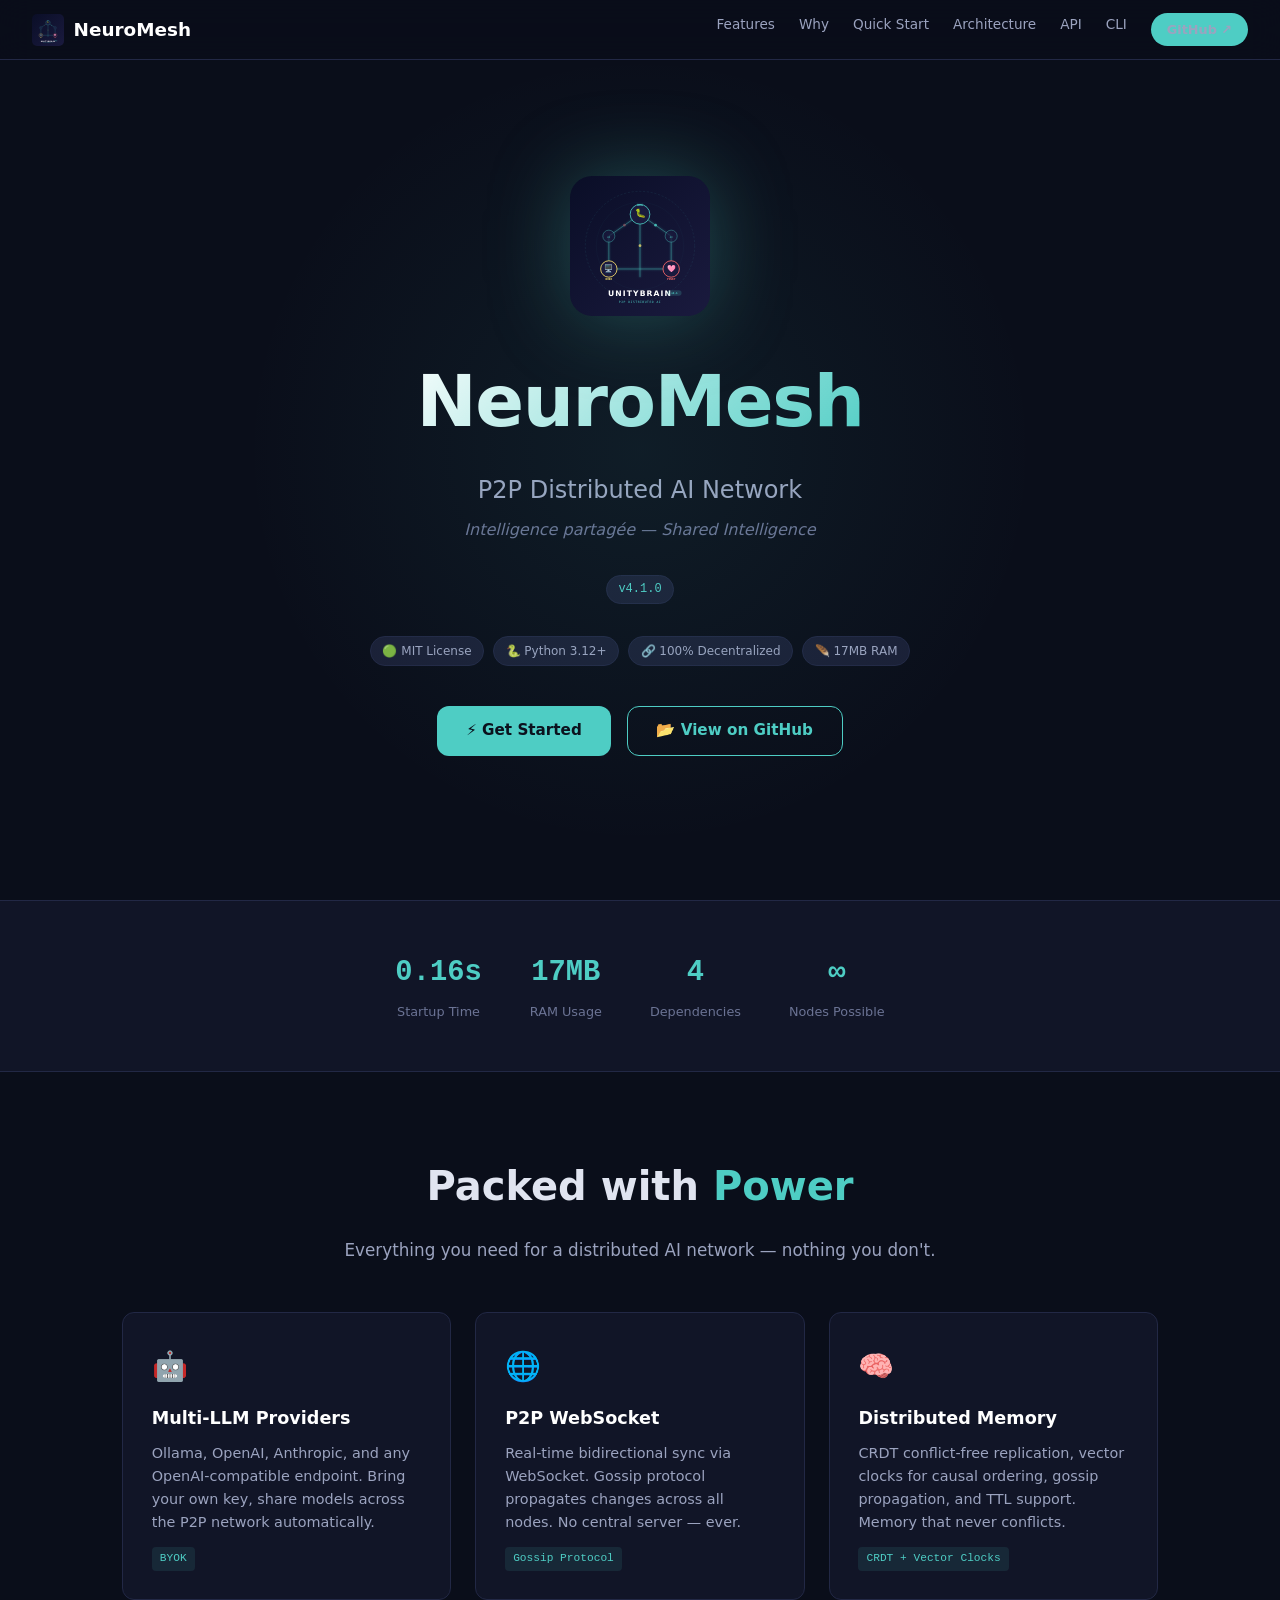
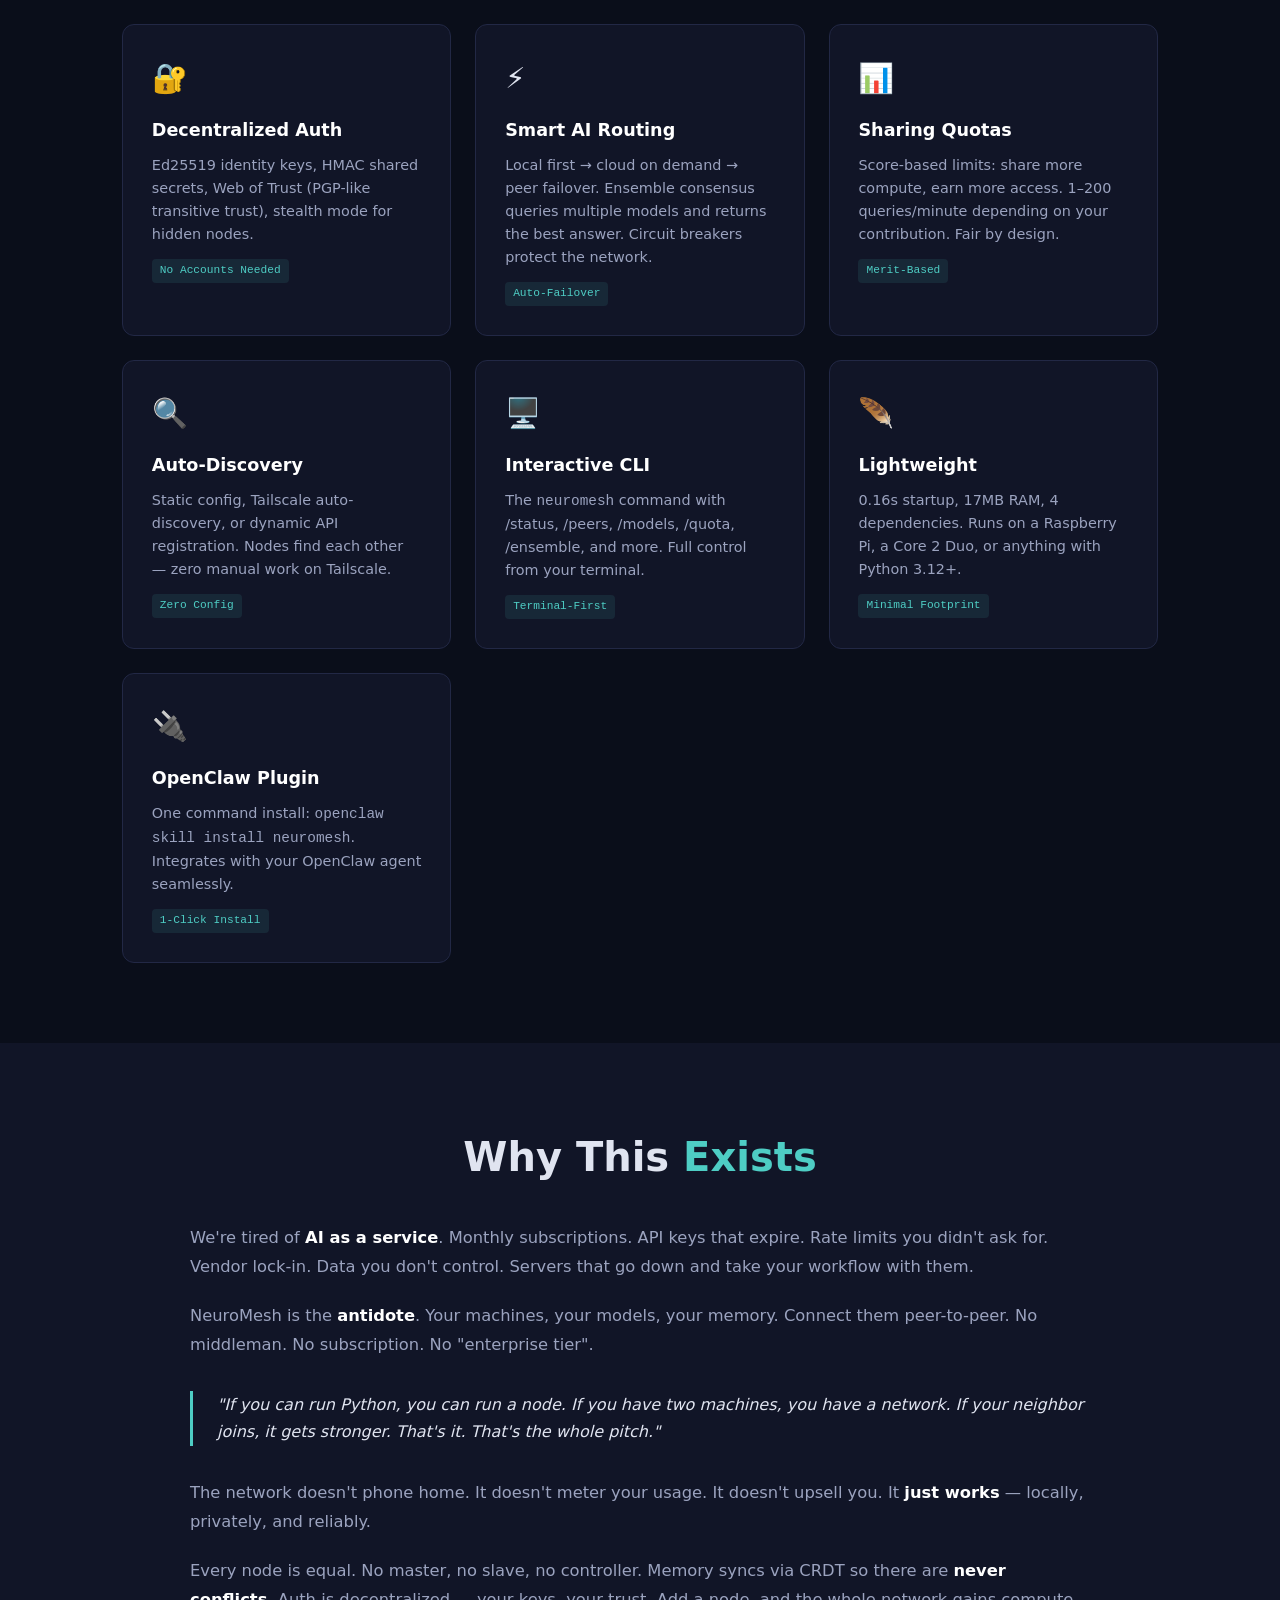
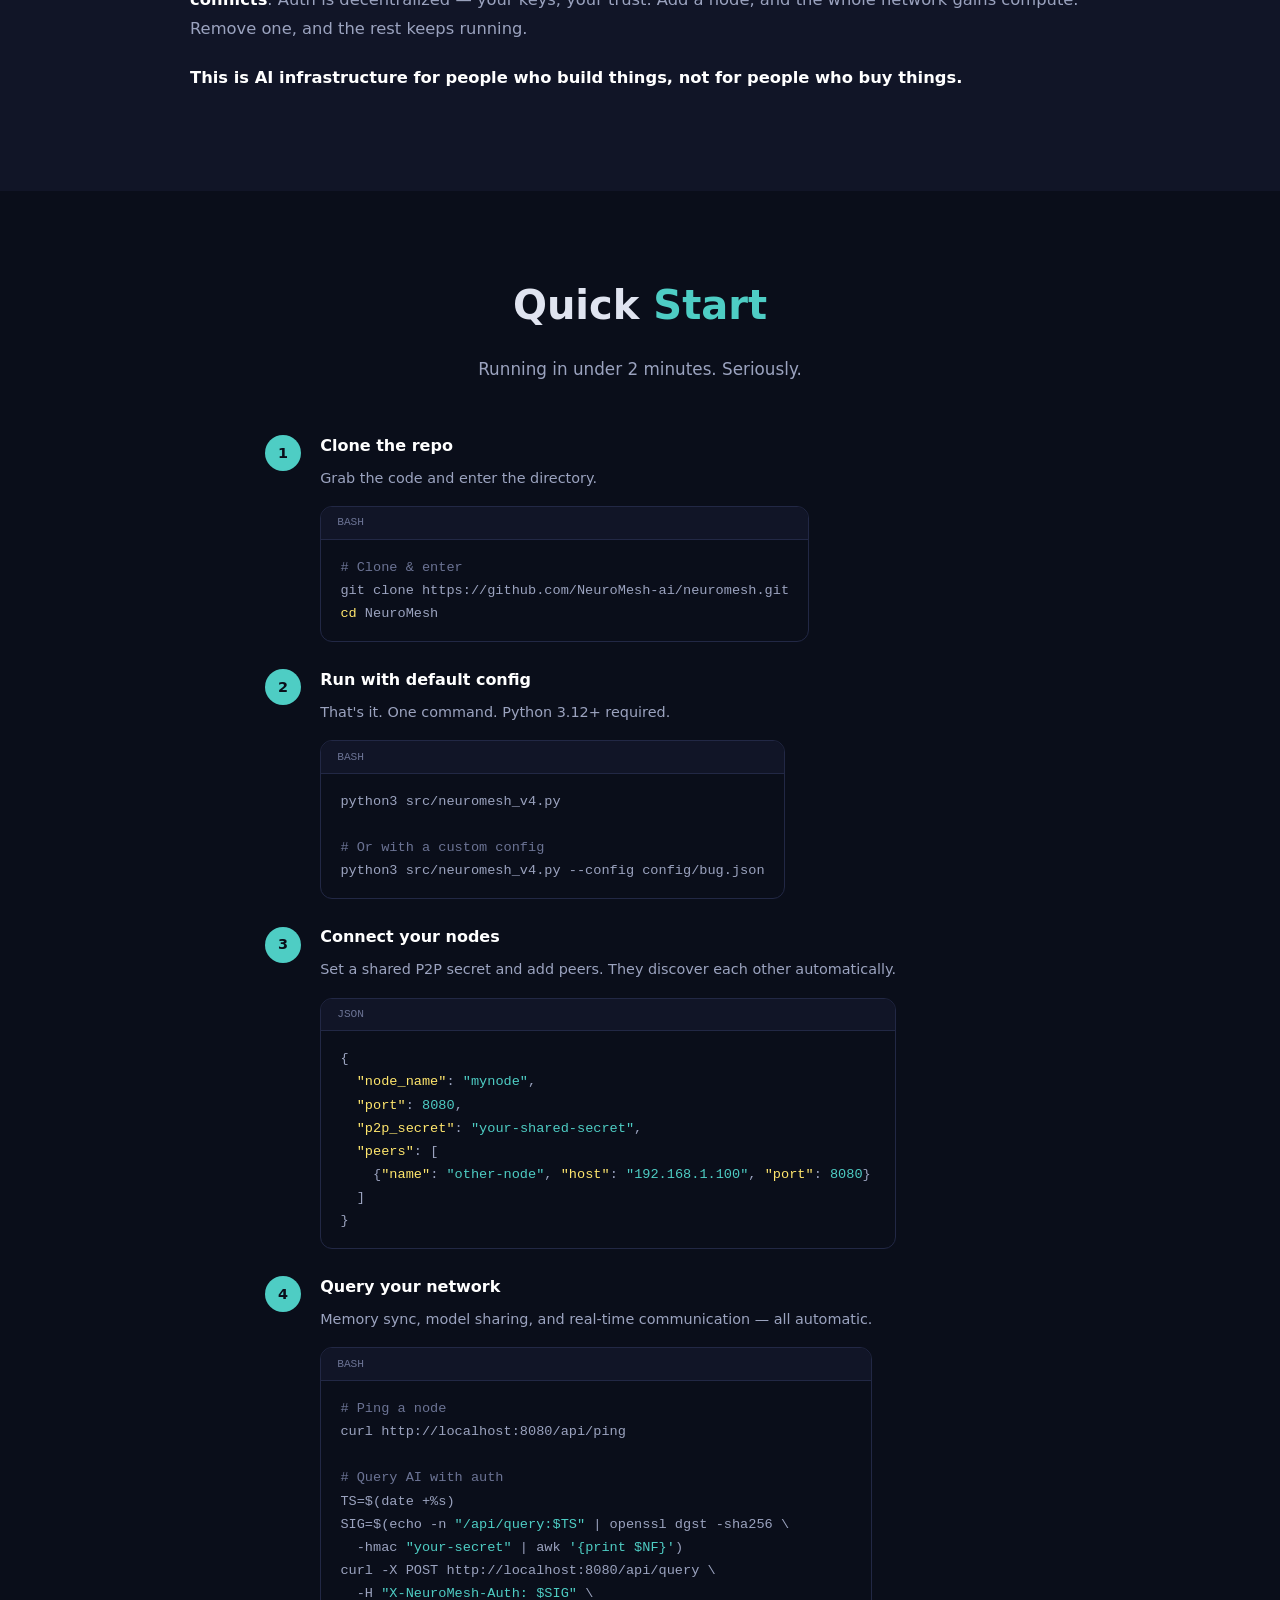
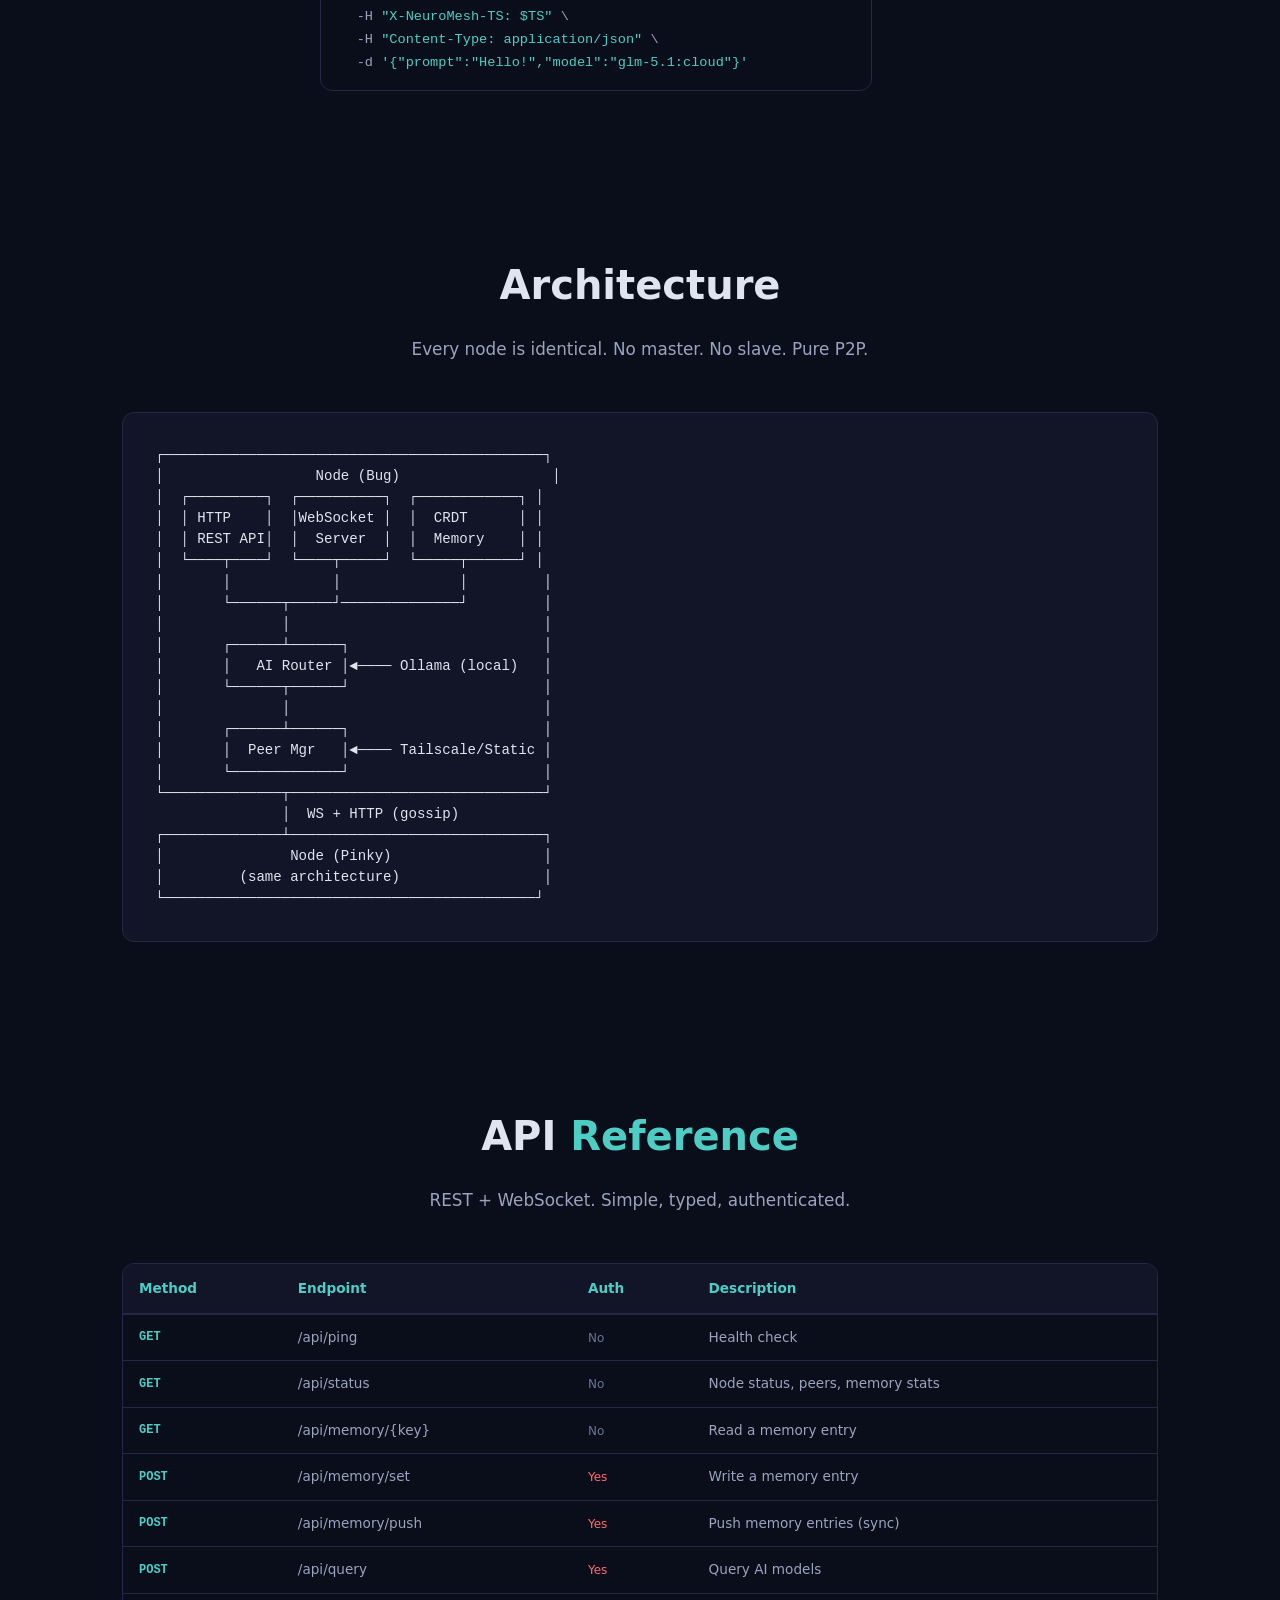
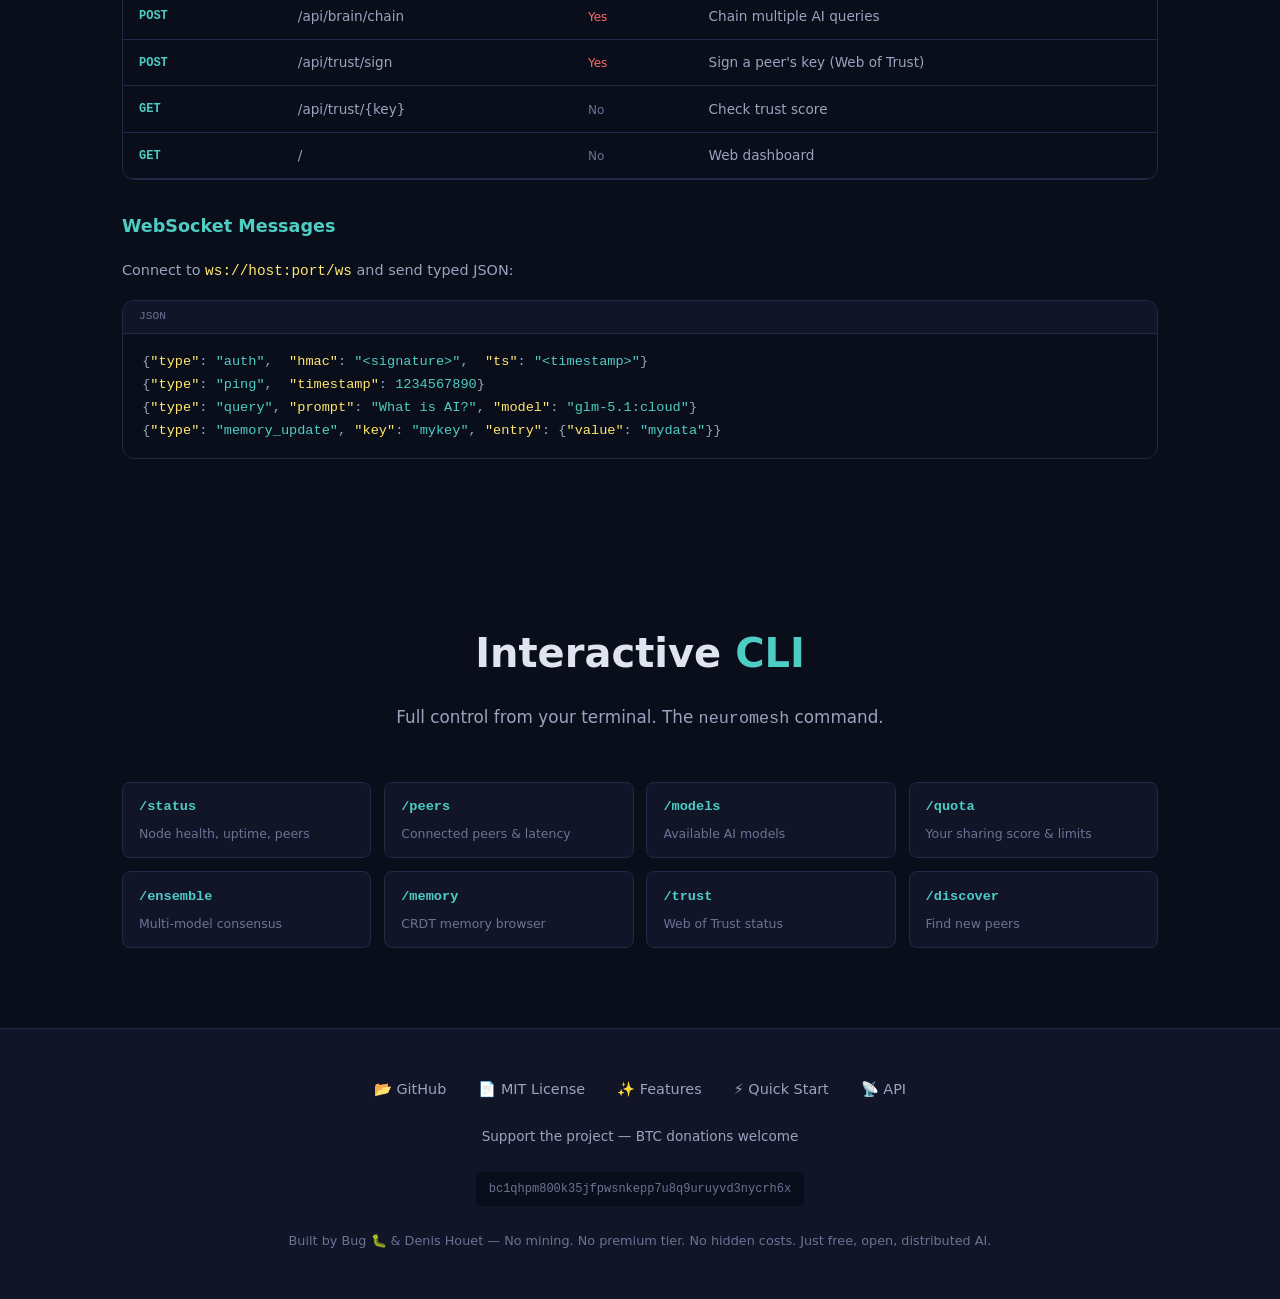
==== commit 5026d175: "sync: Pinky cleanup - remove v4, BugBrain legacy, fix all refs" ====
--- a/docs/index.html
+++ b/docs/index.html
@@ -4,430 +4,461 @@
 <meta charset="UTF-8">
 <meta name="viewport" content="width=device-width, initial-scale=1.0">
 <title>NeuroMesh — P2P Distributed AI Network</title>
+<meta name="description" content="Lightweight P2P distributed AI network. No central server. No accounts. Install, connect, query.">
+<meta name="theme-color" content="#0a0e27">
+<link rel="icon" href="../assets/logo.svg" type="image/svg+xml">
 <style>
-/* ── Reset & Base ── */
 *,*::before,*::after{box-sizing:border-box;margin:0;padding:0}
 :root{
-  --bg:#0B0F29;--bg2:#111538;--bg3:#1a1f4a;--teal:#4ecdc4;--teal2:#36b5ab;
-  --text:#e0e6f0;--muted:#8892b0;--code-bg:#0d1230;--border:#1e2556;
-  --font:'Segoe UI',system-ui,-apple-system,sans-serif;
-  --mono:'SF Mono','Fira Code','Cascadia Code',monospace;
+  --bg:#0a0e1a;--bg2:#111527;--bg3:#1a1f36;
+  --green:#4ecdc4;--green2:#3ab8a8;--cyan:#5ce0d6;
+  --pink:#ff6b6b;--yellow:#ffe66d;
+  --text:#e0e4f0;--text2:#9ba3bf;--text3:#6b7394;
+  --border:#222845;--radius:12px;
+  --font:-apple-system,BlinkMacSystemFont,'Segoe UI',system-ui,sans-serif;
+  --mono:'SF Mono',SFMono-Regular,Consolas,'Liberation Mono',Menlo,monospace;
 }
-html{scroll-behavior:smooth}
-body{font-family:var(--font);background:var(--bg);color:var(--text);line-height:1.6;overflow-x:hidden}
-a{color:var(--teal);text-decoration:none;transition:color .2s}
-a:hover{color:var(--teal2)}
-
-/* ── Utility ── */
-.container{max-width:1100px;margin:0 auto;padding:0 24px}
-.section{padding:80px 0}
-.section-title{font-size:2rem;font-weight:700;margin-bottom:12px;text-align:center}
-.section-sub{text-align:center;color:var(--muted);margin-bottom:48px;font-size:1.05rem}
-.badge{display:inline-block;background:var(--teal);color:var(--bg);font-size:.75rem;font-weight:700;padding:3px 10px;border-radius:20px;vertical-align:middle;margin-left:8px}
-
-/* ── Nav ── */
-nav{position:fixed;top:0;width:100%;z-index:100;background:rgba(11,15,41,.92);backdrop-filter:blur(12px);border-bottom:1px solid var(--border);padding:14px 0}
-nav .container{display:flex;align-items:center;justify-content:space-between}
-nav .logo{font-size:1.25rem;font-weight:800;color:var(--teal);letter-spacing:-.5px}
-nav .logo span{color:var(--text)}
-nav ul{list-style:none;display:flex;gap:24px}
-nav a{color:var(--muted);font-size:.9rem;transition:color .2s}
-nav a:hover{color:var(--teal)}
-@media(max-width:768px){nav ul{display:none}}
-
-/* ── Hero ── */
-#hero{padding:140px 0 80px;text-align:center;position:relative;overflow:hidden}
-#hero::before{content:'';position:absolute;top:-40%;left:50%;transform:translateX(-50%);width:800px;height:800px;background:radial-gradient(circle,rgba(78,205,196,.12) 0%,transparent 70%);pointer-events:none}
-.hero-banner{max-width:100%;border-radius:12px;margin-bottom:32px;box-shadow:0 0 60px rgba(78,205,196,.15)}
-.hero-title{font-size:3.5rem;font-weight:900;letter-spacing:-1px;margin-bottom:8px}
-.hero-title .accent{color:var(--teal)}
-.hero-sub{font-size:1.35rem;color:var(--muted);margin-bottom:28px}
-.hero-cta{display:inline-flex;align-items:center;gap:8px;background:var(--teal);color:var(--bg);font-weight:700;padding:14px 32px;border-radius:8px;font-size:1rem;transition:transform .2s,box-shadow .2s}
-.hero-cta:hover{transform:translateY(-2px);box-shadow:0 8px 30px rgba(78,205,196,.3)}
-.hero-cta svg{width:18px;height:18px}
-@media(max-width:600px){.hero-title{font-size:2.2rem}.hero-sub{font-size:1rem}}
-
-/* ── Features ── */
-.features-grid{display:grid;grid-template-columns:repeat(auto-fit,minmax(240px,1fr));gap:20px}
-.feature-card{background:var(--bg2);border:1px solid var(--border);border-radius:12px;padding:28px 24px;transition:border-color .3s,transform .3s}
-.feature-card:hover{border-color:var(--teal);transform:translateY(-4px)}
-.feature-icon{font-size:1.8rem;margin-bottom:12px}
-.feature-card h3{font-size:1.05rem;margin-bottom:6px}
-.feature-card p{color:var(--muted);font-size:.9rem;line-height:1.5}
-
-/* ── Architecture ── */
-.arch-svg{text-align:center;margin:0 auto;max-width:700px}
-.arch-svg svg{width:100%;height:auto}
-
-/* ── Code blocks ── */
-.code-block{background:var(--code-bg);border:1px solid var(--border);border-radius:10px;padding:20px 24px;font-family:var(--mono);font-size:.88rem;line-height:1.7;overflow-x:auto;margin-bottom:24px;position:relative}
-.code-block .lang{position:absolute;top:8px;right:14px;color:var(--muted);font-size:.7rem;text-transform:uppercase}
-.code-block .prompt{color:var(--teal)}
-.code-block .cmd{color:#f8f8f2}
-.code-block .comment{color:#5c6a8a}
-.code-block .string{color:#a8e6a3}
-
-/* ── Specialist Router ── */
-.router-table{width:100%;border-collapse:collapse;font-size:.88rem;margin-bottom:40px}
-.router-table th{text-align:left;padding:12px 16px;background:var(--bg2);color:var(--teal);border-bottom:2px solid var(--teal);font-weight:600}
-.router-table td{padding:10px 16px;border-bottom:1px solid var(--border)}
-.router-table tr:hover td{background:rgba(78,205,196,.04)}
-.modes-grid{display:grid;grid-template-columns:repeat(auto-fit,minmax(280px,1fr));gap:16px}
-.mode-card{background:var(--bg2);border:1px solid var(--border);border-radius:10px;padding:20px}
-.mode-card h4{color:var(--teal);margin-bottom:4px;font-size:1rem}
-.mode-card p{color:var(--muted);font-size:.85rem}
-
-/* ── Live Demo Terminal ── */
-.demo-container{max-width:800px;margin:0 auto;background:var(--code-bg);border:1px solid var(--border);border-radius:14px;overflow:hidden;box-shadow:0 8px 40px rgba(0,0,0,.4)}
-.demo-bar{display:flex;align-items:center;gap:8px;padding:12px 18px;background:var(--bg2);border-bottom:1px solid var(--border)}
-.demo-dot{width:12px;height:12px;border-radius:50%}
-.demo-dot.r{background:#ff5f57}.demo-dot.y{background:#febc2e}.demo-dot.g{background:#28c840}
-.demo-title{color:var(--muted);font-size:.8rem;margin-left:8px;font-family:var(--mono)}
-.demo-body{padding:20px 24px;font-family:var(--mono);font-size:.85rem;line-height:1.75;min-height:340px;max-height:440px;overflow-y:auto}
-.demo-line{margin-bottom:4px;white-space:pre-wrap;word-break:break-all}
-.demo-line .pfx{color:var(--teal);font-weight:700}
-.demo-line .out{color:var(--muted)}
-.demo-line .accent{color:#a8e6a3}
-.demo-line .warn{color:#febc2e}
-.demo-cursor{display:inline-block;width:8px;height:16px;background:var(--teal);animation:blink 1s step-end infinite;vertical-align:middle;margin-left:2px}
-@keyframes blink{50%{opacity:0}}
-
-/* ── Philosophy ── */
-.philosophy{text-align:center;max-width:700px;margin:0 auto}
-.philosophy blockquote{font-size:1.4rem;font-weight:300;line-height:1.6;color:var(--text);border-left:3px solid var(--teal);padding-left:24px;text-align:left}
-.philosophy blockquote strong{color:var(--teal);font-weight:600}
-
-/* ── Footer ── */
-footer{border-top:1px solid var(--border);padding:40px 0;text-align:center;color:var(--muted);font-size:.85rem}
-footer .btc{font-family:var(--mono);font-size:.75rem;color:var(--teal);word-break:break-all;margin:12px auto;max-width:400px}
-footer a{color:var(--teal)}
+html{scroll-behavior:smooth;font-size:16px}
+body{font-family:var(--font);background:var(--bg);color:var(--text);line-height:1.7;overflow-x:hidden}
+a{color:var(--green);text-decoration:none;transition:color .2s}
+a:hover{color:var(--cyan)}
+::selection{background:var(--green);color:var(--bg)}
+code,pre{font-family:var(--mono)}
+
+/* Nav */
+nav{position:fixed;top:0;left:0;right:0;z-index:100;background:rgba(10,14,26,.85);backdrop-filter:blur(16px);border-bottom:1px solid var(--border);padding:0 2rem;height:60px;display:flex;align-items:center;justify-content:space-between}
+nav .logo{display:flex;align-items:center;gap:.6rem;font-weight:700;font-size:1.15rem;color:#fff}
+nav .logo img{width:32px;height:32px}
+nav .links{display:flex;gap:1.5rem;font-size:.85rem}
+nav .links a{color:var(--text2);transition:color .2s}
+nav .links a:hover{color:var(--green)}
+nav .gh{background:var(--green);color:var(--bg);padding:.35rem 1rem;border-radius:20px;font-weight:600;font-size:.8rem;transition:transform .2s,box-shadow .2s}
+nav .gh:hover{transform:translateY(-1px);box-shadow:0 4px 20px rgba(78,205,196,.3);color:var(--bg)}
+.hamburger{display:none;background:none;border:none;color:var(--text);font-size:1.5rem;cursor:pointer}
+
+/* Hero */
+.hero{min-height:100vh;display:flex;flex-direction:column;align-items:center;justify-content:center;text-align:center;padding:6rem 2rem 4rem;position:relative;overflow:hidden}
+.hero::before{content:'';position:absolute;top:50%;left:50%;width:800px;height:800px;transform:translate(-50%,-50%);background:radial-gradient(circle,rgba(78,205,196,.08) 0%,transparent 70%);pointer-events:none}
+.hero-logo{width:140px;height:140px;margin-bottom:1.5rem;filter:drop-shadow(0 0 40px rgba(78,205,196,.3));animation:float 6s ease-in-out infinite}
+.hero h1{font-size:clamp(2.5rem,6vw,4.5rem);font-weight:800;letter-spacing:-.02em;margin-bottom:.5rem;background:linear-gradient(135deg,#fff 0%,var(--green) 100%);-webkit-background-clip:text;-webkit-text-fill-color:transparent;background-clip:text}
+.hero .tagline{font-size:clamp(1.1rem,2.5vw,1.5rem);color:var(--text2);margin-bottom:.3rem;font-weight:400}
+.hero .tagline-fr{font-size:1rem;color:var(--text3);font-style:italic;margin-bottom:2rem}
+.hero .version{display:inline-block;background:var(--bg3);border:1px solid var(--border);color:var(--green);padding:.2rem .7rem;border-radius:20px;font-size:.75rem;font-family:var(--mono);margin-bottom:2rem}
+.hero .badges{display:flex;gap:.6rem;flex-wrap:wrap;justify-content:center;margin-bottom:2.5rem}
+.hero .badges span{background:var(--bg3);border:1px solid var(--border);padding:.25rem .7rem;border-radius:20px;font-size:.75rem;color:var(--text2)}
+.hero .cta{display:flex;gap:1rem;flex-wrap:wrap;justify-content:center}
+.btn{display:inline-flex;align-items:center;gap:.5rem;padding:.7rem 1.8rem;border-radius:var(--radius);font-weight:600;font-size:.95rem;transition:all .2s;cursor:pointer;border:none;font-family:var(--font)}
+.btn-primary{background:var(--green);color:var(--bg)}
+.btn-primary:hover{background:var(--cyan);color:var(--bg);transform:translateY(-2px);box-shadow:0 8px 30px rgba(78,205,196,.25)}
+.btn-secondary{background:transparent;color:var(--green);border:1px solid var(--green)}
+.btn-secondary:hover{background:rgba(78,205,196,.1);transform:translateY(-2px)}
+
+/* Stats bar */
+.stats{display:flex;justify-content:center;gap:3rem;padding:3rem 2rem;border-top:1px solid var(--border);border-bottom:1px solid var(--border);background:var(--bg2)}
+.stat{text-align:center}
+.stat .num{font-size:1.8rem;font-weight:800;color:var(--green);font-family:var(--mono)}
+.stat .label{font-size:.8rem;color:var(--text3);margin-top:.2rem}
+
+/* Sections */
+section{padding:5rem 2rem;max-width:1100px;margin:0 auto}
+section h2{font-size:clamp(1.8rem,4vw,2.5rem);font-weight:800;margin-bottom:1rem;text-align:center}
+section h2 .accent{color:var(--green)}
+section .subtitle{text-align:center;color:var(--text2);max-width:600px;margin:0 auto 3rem;font-size:1.05rem}
+
+/* Features grid */
+.features-grid{display:grid;grid-template-columns:repeat(auto-fit,minmax(300px,1fr));gap:1.5rem}
+.feature{background:var(--bg2);border:1px solid var(--border);border-radius:var(--radius);padding:1.8rem;transition:all .3s;position:relative;overflow:hidden}
+.feature:hover{border-color:var(--green);transform:translateY(-3px);box-shadow:0 8px 30px rgba(78,205,196,.08)}
+.feature .icon{font-size:1.8rem;margin-bottom:.8rem;display:block}
+.feature h3{font-size:1.1rem;font-weight:700;margin-bottom:.5rem;color:#fff}
+.feature p{font-size:.9rem;color:var(--text2);line-height:1.6}
+.feature .tag{display:inline-block;background:rgba(78,205,196,.1);color:var(--green);padding:.15rem .5rem;border-radius:4px;font-size:.7rem;font-family:var(--mono);margin-top:.8rem}
+
+/* Why section */
+.why{background:var(--bg2);max-width:100%;padding:5rem 2rem}
+.why-inner{max-width:900px;margin:0 auto}
+.why h2{text-align:center;margin-bottom:2rem}
+.why p{color:var(--text2);line-height:1.8;margin-bottom:1.2rem;font-size:1.02rem}
+.why strong{color:#fff}
+.why .manifesto{border-left:3px solid var(--green);padding-left:1.5rem;margin:2rem 0;font-style:italic;color:var(--text)}
+
+/* Quick start */
+.steps{display:flex;flex-direction:column;gap:1.5rem;max-width:750px;margin:0 auto}
+.step{display:flex;gap:1.2rem;align-items:flex-start}
+.step-num{width:36px;height:36px;border-radius:50%;background:var(--green);color:var(--bg);display:flex;align-items:center;justify-content:center;font-weight:800;font-size:.9rem;flex-shrink:0;margin-top:.2rem}
+.step-content h3{font-size:1rem;font-weight:700;margin-bottom:.4rem;color:#fff}
+.step-content p{font-size:.9rem;color:var(--text2)}
+
+/* Code blocks */
+.code-block{background:var(--bg);border:1px solid var(--border);border-radius:var(--radius);overflow:hidden;margin:1rem 0 0}
+.code-block .lang{padding:.4rem 1rem;font-size:.7rem;color:var(--text3);font-family:var(--mono);border-bottom:1px solid var(--border);text-transform:uppercase;background:var(--bg2)}
+.code-block pre{padding:1rem 1.2rem;overflow-x:auto;font-size:.85rem;line-height:1.7;color:var(--text2)}
+.code-block .comment{color:var(--text3)}
+.code-block .string{color:var(--green)}
+.code-block .key{color:var(--yellow)}
+
+/* Architecture */
+.arch-container{background:var(--bg2);border:1px solid var(--border);border-radius:var(--radius);padding:2rem;overflow-x:auto}
+.arch-container pre{font-family:var(--mono);font-size:clamp(.7rem,1.5vw,.88rem);color:var(--text);line-height:1.5;text-align:left;white-space:pre}
+
+/* API table */
+.api-table{width:100%;border-collapse:collapse;font-size:.85rem}
+.api-table th{text-align:left;padding:.8rem 1rem;background:var(--bg2);color:var(--green);border-bottom:2px solid var(--border);font-weight:600}
+.api-table td{padding:.7rem 1rem;border-bottom:1px solid var(--border);color:var(--text2)}
+.api-table td:first-child{font-family:var(--mono);color:var(--yellow);font-size:.8rem}
+.api-table .method{font-family:var(--mono);color:var(--green);font-weight:600;font-size:.75rem}
+.api-table .auth-yes{color:var(--pink);font-size:.75rem}
+.api-table .auth-no{color:var(--text3);font-size:.75rem}
+.api-wrapper{overflow-x:auto;border:1px solid var(--border);border-radius:var(--radius)}
+
+/* CLI */
+.cli-commands{display:grid;grid-template-columns:repeat(auto-fill,minmax(220px,1fr));gap:.8rem}
+.cli-cmd{background:var(--bg2);border:1px solid var(--border);border-radius:8px;padding:.8rem 1rem;font-family:var(--mono);font-size:.85rem}
+.cli-cmd .cmd{color:var(--green);font-weight:700}
+.cli-cmd .desc{color:var(--text3);font-size:.78rem;margin-top:.3rem;font-family:var(--font)}
+
+/* Footer */
+footer{background:var(--bg2);border-top:1px solid var(--border);padding:3rem 2rem;text-align:center}
+footer .footer-links{display:flex;gap:2rem;justify-content:center;margin-bottom:1.5rem;flex-wrap:wrap}
+footer .footer-links a{color:var(--text2);font-size:.9rem;transition:color .2s}
+footer .footer-links a:hover{color:var(--green)}
+footer .btc{font-family:var(--mono);font-size:.75rem;color:var(--text3);background:var(--bg);padding:.4rem .8rem;border-radius:6px;display:inline-block;margin-top:1rem;word-break:break-all}
+footer .copy{color:var(--text3);font-size:.8rem;margin-top:1.5rem}
+
+/* Animations */
+@keyframes float{0%,100%{transform:translateY(0)}50%{transform:translateY(-12px)}}
+@keyframes fadeInUp{from{opacity:0;transform:translateY(30px)}to{opacity:1;transform:translateY(0)}}
+.animate{opacity:0;animation:fadeInUp .6s ease forwards}
+.animate:nth-child(1){animation-delay:.1s}
+.animate:nth-child(2){animation-delay:.2s}
+.animate:nth-child(3){animation-delay:.3s}
+.animate:nth-child(4){animation-delay:.4s}
+.animate:nth-child(5){animation-delay:.5s}
+.animate:nth-child(6){animation-delay:.6s}
+.animate:nth-child(7){animation-delay:.7s}
+.animate:nth-child(8){animation-delay:.8s}
+.animate:nth-child(9){animation-delay:.9s}
+.animate:nth-child(10){animation-delay:1s}
+
+/* Responsive */
+@media(max-width:768px){
+  nav .links{display:none}
+  .hamburger{display:block}
+  nav .links.open{display:flex;flex-direction:column;position:absolute;top:60px;left:0;right:0;background:rgba(10,14,26,.98);padding:1rem 2rem;border-bottom:1px solid var(--border)}
+  .stats{flex-direction:column;gap:1.5rem;padding:2rem}
+  .features-grid{grid-template-columns:1fr}
+  section{padding:3rem 1.2rem}
+  .cli-commands{grid-template-columns:1fr}
+}
 </style>
 </head>
 <body>
 
 <!-- Nav -->
 <nav>
-  <div class="container">
-    <div class="logo">Neuro<span>Mesh</span></div>
-    <ul>
-      <li><a href="#features">Features</a></li>
-      <li><a href="#architecture">Architecture</a></li>
-      <li><a href="#quickstart">Quick Start</a></li>
-      <li><a href="#router">Specialist Router</a></li>
-      <li><a href="#demo">Live Demo</a></li>
-      <li><a href="#philosophy">Philosophy</a></li>
-    </ul>
-  </div>
+  <div class="logo">
+    <img src="../assets/logo.svg" alt="UB" width="32" height="32">
+    <span>NeuroMesh</span>
+  </div>
+  <div class="links" id="navLinks">
+    <a href="#features">Features</a>
+    <a href="#why">Why</a>
+    <a href="#quickstart">Quick Start</a>
+    <a href="#architecture">Architecture</a>
+    <a href="#api">API</a>
+    <a href="#cli">CLI</a>
+    <a href="https://github.com/NeuroMesh-ai/neuromesh" target="_blank" class="gh">GitHub ↗</a>
+  </div>
+  <button class="hamburger" onclick="document.getElementById('navLinks').classList.toggle('open')" aria-label="Menu">☰</button>
 </nav>
 
 <!-- Hero -->
-<section id="hero">
-  <div class="container">
-    <img src="banner.png" alt="NeuroMesh Banner" class="hero-banner" loading="lazy">
-    <h1 class="hero-title"><span class="accent">Neuro</span>Mesh<span class="badge">v5.2</span></h1>
-    <p class="hero-sub">P2P Distributed AI Network</p>
-    <a href="#quickstart" class="hero-cta">
-      <svg viewBox="0 0 24 24" fill="none" stroke="currentColor" stroke-width="2.5"><path d="M13 17l5-5-5-5M6 17l5-5-5-5"/></svg>
-      Get Started
-    </a>
-  </div>
-</section>
+<section class="hero">
+  <img src="../assets/logo.svg" alt="NeuroMesh Logo" class="hero-logo">
+  <h1>NeuroMesh</h1>
+  <p class="tagline">P2P Distributed AI Network</p>
+  <p class="tagline-fr">Intelligence partagée — Shared Intelligence</p>
+  <span class="version">v4.1.0</span>
+  <div class="badges">
+    <span>🟢 MIT License</span>
+    <span>🐍 Python 3.12+</span>
+    <span>🔗 100% Decentralized</span>
+    <span>🪶 17MB RAM</span>
+  </div>
+  <div class="cta">
+    <a href="#quickstart" class="btn btn-primary">⚡ Get Started</a>
+    <a href="https://github.com/NeuroMesh-ai/neuromesh" target="_blank" class="btn btn-secondary">📂 View on GitHub</a>
+  </div>
+</section>
+
+<!-- Stats -->
+<div class="stats">
+  <div class="stat"><div class="num">0.16s</div><div class="label">Startup Time</div></div>
+  <div class="stat"><div class="num">17MB</div><div class="label">RAM Usage</div></div>
+  <div class="stat"><div class="num">4</div><div class="label">Dependencies</div></div>
+  <div class="stat"><div class="num">∞</div><div class="label">Nodes Possible</div></div>
+</div>
 
 <!-- Features -->
-<section id="features" class="section">
-  <div class="container">
-    <h2 class="section-title">Features</h2>
-    <p class="section-sub">Everything you need for distributed, trustless AI compute.</p>
-    <div class="features-grid">
-      <div class="feature-card"><div class="feature-icon">🧠</div><h3>Multi-LLM</h3><p>Route queries across Ollama, OpenAI, Anthropic, Google, Mistral, and more — simultaneously.</p></div>
-      <div class="feature-card"><div class="feature-icon">🔗</div><h3>CRDT Memory</h3><p>Conflict-free replicated shared memory across all nodes. Eventually consistent, always available.</p></div>
-      <div class="feature-card"><div class="feature-icon">🔑</div><h3>Ed25519 Auth</h3><p>Cryptographic identity for every node. Signed messages, verified trust, zero central authority.</p></div>
-      <div class="feature-card"><div class="feature-icon">🕸️</div><h3>P2P Mesh</h3><p>Full libp2p mesh networking. No central server, no single point of failure, no gatekeepers.</p></div>
-      <div class="feature-card"><div class="feature-icon">🛡️</div><h3>Resource Guard</h3><p>Per-node resource limits. CPU, memory, and GPU budgets enforced locally — no exploitation.</p></div>
-      <div class="feature-card"><div class="feature-icon">💰</div><h3>Credit System</h3><p>Contribute compute, earn credits. Spend credits, get answers. Fair, transparent, peer-to-peer.</p></div>
-      <div class="feature-card"><div class="feature-icon">🎯</div><h3>Specialist Router</h3><p>12 specialty schemas auto-route queries to the best-qualified nodes in the network.</p></div>
-      <div class="feature-card"><div class="feature-icon">🔄</div><h3>Network Sync</h3><p>State synchronization across the mesh. New nodes catch up instantly via CRDT gossip.</p></div>
+<section id="features">
+  <h2>Packed with <span class="accent">Power</span></h2>
+  <p class="subtitle">Everything you need for a distributed AI network — nothing you don't.</p>
+  <div class="features-grid">
+    <div class="feature animate">
+      <span class="icon">🤖</span>
+      <h3>Multi-LLM Providers</h3>
+      <p>Ollama, OpenAI, Anthropic, and any OpenAI-compatible endpoint. Bring your own key, share models across the P2P network automatically.</p>
+      <span class="tag">BYOK</span>
+    </div>
+    <div class="feature animate">
+      <span class="icon">🌐</span>
+      <h3>P2P WebSocket</h3>
+      <p>Real-time bidirectional sync via WebSocket. Gossip protocol propagates changes across all nodes. No central server — ever.</p>
+      <span class="tag">Gossip Protocol</span>
+    </div>
+    <div class="feature animate">
+      <span class="icon">🧠</span>
+      <h3>Distributed Memory</h3>
+      <p>CRDT conflict-free replication, vector clocks for causal ordering, gossip propagation, and TTL support. Memory that never conflicts.</p>
+      <span class="tag">CRDT + Vector Clocks</span>
+    </div>
+    <div class="feature animate">
+      <span class="icon">🔐</span>
+      <h3>Decentralized Auth</h3>
+      <p>Ed25519 identity keys, HMAC shared secrets, Web of Trust (PGP-like transitive trust), stealth mode for hidden nodes.</p>
+      <span class="tag">No Accounts Needed</span>
+    </div>
+    <div class="feature animate">
+      <span class="icon">⚡</span>
+      <h3>Smart AI Routing</h3>
+      <p>Local first → cloud on demand → peer failover. Ensemble consensus queries multiple models and returns the best answer. Circuit breakers protect the network.</p>
+      <span class="tag">Auto-Failover</span>
+    </div>
+    <div class="feature animate">
+      <span class="icon">📊</span>
+      <h3>Sharing Quotas</h3>
+      <p>Score-based limits: share more compute, earn more access. 1–200 queries/minute depending on your contribution. Fair by design.</p>
+      <span class="tag">Merit-Based</span>
+    </div>
+    <div class="feature animate">
+      <span class="icon">🔍</span>
+      <h3>Auto-Discovery</h3>
+      <p>Static config, Tailscale auto-discovery, or dynamic API registration. Nodes find each other — zero manual work on Tailscale.</p>
+      <span class="tag">Zero Config</span>
+    </div>
+    <div class="feature animate">
+      <span class="icon">🖥️</span>
+      <h3>Interactive CLI</h3>
+      <p>The <code>neuromesh</code> command with /status, /peers, /models, /quota, /ensemble, and more. Full control from your terminal.</p>
+      <span class="tag">Terminal-First</span>
+    </div>
+    <div class="feature animate">
+      <span class="icon">🪶</span>
+      <h3>Lightweight</h3>
+      <p>0.16s startup, 17MB RAM, 4 dependencies. Runs on a Raspberry Pi, a Core 2 Duo, or anything with Python 3.12+.</p>
+      <span class="tag">Minimal Footprint</span>
+    </div>
+    <div class="feature animate">
+      <span class="icon">🔌</span>
+      <h3>OpenClaw Plugin</h3>
+      <p>One command install: <code>openclaw skill install neuromesh</code>. Integrates with your OpenClaw agent seamlessly.</p>
+      <span class="tag">1-Click Install</span>
+    </div>
+  </div>
+</section>
+
+<!-- Why this exists -->
+<section id="why" class="why">
+  <div class="why-inner">
+    <h2>Why This <span class="accent">Exists</span></h2>
+    <p>We're tired of <strong>AI as a service</strong>. Monthly subscriptions. API keys that expire. Rate limits you didn't ask for. Vendor lock-in. Data you don't control. Servers that go down and take your workflow with them.</p>
+    <p>NeuroMesh is the <strong>antidote</strong>. Your machines, your models, your memory. Connect them peer-to-peer. No middleman. No subscription. No "enterprise tier".</p>
+    <div class="manifesto">
+      "If you can run Python, you can run a node. If you have two machines, you have a network. If your neighbor joins, it gets stronger. That's it. That's the whole pitch."
+    </div>
+    <p>The network doesn't phone home. It doesn't meter your usage. It doesn't upsell you. It <strong>just works</strong> — locally, privately, and reliably.</p>
+    <p>Every node is equal. No master, no slave, no controller. Memory syncs via CRDT so there are <strong>never conflicts</strong>. Auth is decentralized — your keys, your trust. Add a node, and the whole network gains compute. Remove one, and the rest keeps running.</p>
+    <p><strong>This is AI infrastructure for people who build things, not for people who buy things.</strong></p>
+  </div>
+</section>
+
+<!-- Quick Start -->
+<section id="quickstart">
+  <h2>Quick <span class="accent">Start</span></h2>
+  <p class="subtitle">Running in under 2 minutes. Seriously.</p>
+  <div class="steps">
+    <div class="step">
+      <div class="step-num">1</div>
+      <div class="step-content">
+        <h3>Clone the repo</h3>
+        <p>Grab the code and enter the directory.</p>
+        <div class="code-block">
+          <div class="lang">bash</div>
+          <pre><span class="comment"># Clone &amp; enter</span>
+git clone https://github.com/NeuroMesh-ai/neuromesh.git
+<span class="key">cd</span> NeuroMesh</pre>
+        </div>
+      </div>
+    </div>
+    <div class="step">
+      <div class="step-num">2</div>
+      <div class="step-content">
+        <h3>Run with default config</h3>
+        <p>That's it. One command. Python 3.12+ required.</p>
+        <div class="code-block">
+          <div class="lang">bash</div>
+          <pre>python3 src/neuromesh_v4.py
+
+<span class="comment"># Or with a custom config</span>
+python3 src/neuromesh_v4.py --config config/bug.json</pre>
+        </div>
+      </div>
+    </div>
+    <div class="step">
+      <div class="step-num">3</div>
+      <div class="step-content">
+        <h3>Connect your nodes</h3>
+        <p>Set a shared P2P secret and add peers. They discover each other automatically.</p>
+        <div class="code-block">
+          <div class="lang">json</div>
+          <pre>{
+  <span class="key">"node_name"</span>: <span class="string">"mynode"</span>,
+  <span class="key">"port"</span>: <span class="string">8080</span>,
+  <span class="key">"p2p_secret"</span>: <span class="string">"your-shared-secret"</span>,
+  <span class="key">"peers"</span>: [
+    {<span class="key">"name"</span>: <span class="string">"other-node"</span>, <span class="key">"host"</span>: <span class="string">"192.168.1.100"</span>, <span class="key">"port"</span>: <span class="string">8080</span>}
+  ]
+}</pre>
+        </div>
+      </div>
+    </div>
+    <div class="step">
+      <div class="step-num">4</div>
+      <div class="step-content">
+        <h3>Query your network</h3>
+        <p>Memory sync, model sharing, and real-time communication — all automatic.</p>
+        <div class="code-block">
+          <div class="lang">bash</div>
+          <pre><span class="comment"># Ping a node</span>
+curl http://localhost:8080/api/ping
+
+<span class="comment"># Query AI with auth</span>
+TS=$(date +%s)
+SIG=$(echo -n <span class="string">"/api/query:$TS"</span> | openssl dgst -sha256 \
+  -hmac <span class="string">"your-secret"</span> | awk <span class="string">'{print $NF}'</span>)
+curl -X POST http://localhost:8080/api/query \
+  -H <span class="string">"X-NeuroMesh-Auth: $SIG"</span> \
+  -H <span class="string">"X-NeuroMesh-TS: $TS"</span> \
+  -H <span class="string">"Content-Type: application/json"</span> \
+  -d <span class="string">'{"prompt":"Hello!","model":"glm-5.1:cloud"}'</span></pre>
+        </div>
+      </div>
     </div>
   </div>
 </section>
 
 <!-- Architecture -->
-<section id="architecture" class="section" style="background:var(--bg2)">
-  <div class="container">
-    <h2 class="section-title">Architecture</h2>
-    <p class="section-sub">A flat P2P mesh — no masters, no minions.</p>
-    <div class="arch-svg">
-      <svg viewBox="0 0 600 400" xmlns="http://www.w3.org/2000/svg">
-        <!-- Connections -->
-        <line x1="300" y1="80" x2="140" y2="200" stroke="#1e2556" stroke-width="2"/>
-        <line x1="300" y1="80" x2="460" y2="200" stroke="#1e2556" stroke-width="2"/>
-        <line x1="300" y1="80" x2="300" y2="320" stroke="#1e2556" stroke-width="2"/>
-        <line x1="140" y1="200" x2="460" y2="200" stroke="#1e2556" stroke-width="2"/>
-        <line x1="140" y1="200" x2="300" y2="320" stroke="#1e2556" stroke-width="2"/>
-        <line x1="460" y1="200" x2="300" y2="320" stroke="#1e2556" stroke-width="2"/>
-        <!-- Animated pulses on connections -->
-        <circle r="4" fill="#4ecdc4"><animateMotion dur="3s" repeatCount="indefinite" path="M300,80 L140,200"/></circle>
-        <circle r="4" fill="#4ecdc4"><animateMotion dur="3.5s" repeatCount="indefinite" path="M140,200 L460,200"/></circle>
-        <circle r="4" fill="#4ecdc4"><animateMotion dur="4s" repeatCount="indefinite" path="M460,200 L300,320"/></circle>
-        <circle r="4" fill="#4ecdc4"><animateMotion dur="2.8s" repeatCount="indefinite" path="M300,80 L300,320"/></circle>
-        <!-- Nodes -->
-        <circle cx="300" cy="80" r="28" fill="#111538" stroke="#4ecdc4" stroke-width="2"/>
-        <text x="300" y="76" text-anchor="middle" fill="#4ecdc4" font-size="11" font-weight="700">Node</text>
-        <text x="300" y="90" text-anchor="middle" fill="#8892b0" font-size="9">Alpha</text>
-
-        <circle cx="140" cy="200" r="28" fill="#111538" stroke="#4ecdc4" stroke-width="2"/>
-        <text x="140" y="196" text-anchor="middle" fill="#4ecdc4" font-size="11" font-weight="700">Node</text>
-        <text x="140" y="210" text-anchor="middle" fill="#8892b0" font-size="9">Beta</text>
-
-        <circle cx="460" cy="200" r="28" fill="#111538" stroke="#4ecdc4" stroke-width="2"/>
-        <text x="460" y="196" text-anchor="middle" fill="#4ecdc4" font-size="11" font-weight="700">Node</text>
-        <text x="460" y="210" text-anchor="middle" fill="#8892b0" font-size="9">Gamma</text>
-
-        <circle cx="300" cy="320" r="28" fill="#111538" stroke="#4ecdc4" stroke-width="2"/>
-        <text x="300" y="316" text-anchor="middle" fill="#4ecdc4" font-size="11" font-weight="700">Node</text>
-        <text x="300" y="330" text-anchor="middle" fill="#8892b0" font-size="9">Delta</text>
-
-        <!-- Labels -->
-        <text x="300" y="390" text-anchor="middle" fill="#8892b0" font-size="12">libp2p gossip · CRDT sync · Ed25519 trust</text>
-      </svg>
-    </div>
-  </div>
-</section>
-
-<!-- Quick Start -->
-<section id="quickstart" class="section">
-  <div class="container">
-    <h2 class="section-title">Quick Start</h2>
-    <p class="section-sub">Up and running in under 2 minutes.</p>
-    <div class="code-block"><span class="lang">bash</span><span class="comment"># Install NeuroMesh</span>
-<span class="prompt">$ </span><span class="cmd">npm install -g neuromesh</span>
-
-<span class="comment"># Initialize your node identity</span>
-<span class="prompt">$ </span><span class="cmd">neuromesh init</span>
-<span class="out">✓ Generated Ed25519 keypair</span>
-<span class="out">✓ Node ID: 12D3KooW...q7Rx</span>
-
-<span class="comment"># Join the mesh</span>
-<span class="prompt">$ </span><span class="cmd">neuromesh start</span>
-<span class="out">✓ Connected to 23 peers via libp2p</span>
-<span class="out">✓ CRDT memory synced (142 entries)</span>
-<span class="out">✓ Credit balance: 1000</span></div>
-
-    <div class="code-block"><span class="lang">bash</span><span class="comment"># Query the mesh</span>
-<span class="prompt">$ </span><span class="cmd">neuromesh -q <span class="string">"Explain CRDTs in simple terms"</span></span>
-<span class="out">→ Routed to specialist: distributed-systems</span>
-<span class="out">→ Response from node 12D3KooW...pLm9</span>
-<span class="out">  CRDTs (Conflict-free Replicated Data Types) are data structures</span>
-<span class="out">  that can be replicated across multiple computers and merged</span>
-<span class="out">  without coordination, always converging to the same state...</span></div>
-  </div>
-</section>
-
-<!-- Specialist Router -->
-<section id="router" class="section" style="background:var(--bg2)">
-  <div class="container">
-    <h2 class="section-title">Specialist Router</h2>
-    <p class="section-sub">12 specialty schemas — queries find the right node automatically.</p>
-    <table class="router-table">
-      <thead><tr><th>Specialty</th><th>Schema ID</th><th>Example Query</th></tr></thead>
+<section id="architecture">
+  <h2>Architecture</h2>
+  <p class="subtitle">Every node is identical. No master. No slave. Pure P2P.</p>
+  <div class="arch-container">
+<pre>┌─────────────────────────────────────────────┐
+│                  Node (Bug)                  │
+│  ┌─────────┐  ┌──────────┐  ┌────────────┐ │
+│  │ HTTP    │  │WebSocket │  │  CRDT      │ │
+│  │ REST API│  │  Server  │  │  Memory    │ │
+│  └────┬────┘  └────┬─────┘  └─────┬──────┘ │
+│       │            │              │         │
+│       └──────┬─────┘──────────────┘         │
+│              │                              │
+│       ┌──────┴──────┐                       │
+│       │   AI Router │◄──── Ollama (local)   │
+│       └──────┬──────┘                       │
+│              │                              │
+│       ┌──────┴──────┐                       │
+│       │  Peer Mgr   │◄──── Tailscale/Static │
+│       └─────────────┘                       │
+└──────────────┬──────────────────────────────┘
+               │  WS + HTTP (gossip)
+┌──────────────┴──────────────────────────────┐
+│               Node (Pinky)                  │
+│         (same architecture)                 │
+└────────────────────────────────────────────┘</pre>
+  </div>
+</section>
+
+<!-- API Reference -->
+<section id="api">
+  <h2>API <span class="accent">Reference</span></h2>
+  <p class="subtitle">REST + WebSocket. Simple, typed, authenticated.</p>
+  <div class="api-wrapper">
+    <table class="api-table">
+      <thead>
+        <tr><th>Method</th><th>Endpoint</th><th>Auth</th><th>Description</th></tr>
+      </thead>
       <tbody>
-        <tr><td>Code Generation</td><td><code>code-gen</code></td><td>"Write a Python REST client"</td></tr>
-        <tr><td>Code Review</td><td><code>code-review</code></td><td>"Review this PR for bugs"</td></tr>
-        <tr><td>Data Analysis</td><td><code>data-analysis</code></td><td>"Analyze this CSV dataset"</td></tr>
-        <tr><td>Creative Writing</td><td><code>creative</code></td><td>"Write a short sci-fi story"</td></tr>
-        <tr><td>Math & Logic</td><td><code>math-logic</code></td><td>"Prove this theorem"</td></tr>
-        <tr><td>Translation</td><td><code>translation</code></td><td>"Translate this to Japanese"</td></tr>
-        <tr><td>Security Audit</td><td><code>security</code></td><td>"Audit this contract"</td></tr>
-        <tr><td>Distributed Systems</td><td><code>dist-sys</code></td><td>"Explain CRDT consensus"</td></tr>
-        <tr><td>DevOps & Infra</td><td><code>devops</code></td><td>"Terraform module for EKS"</td></tr>
-        <tr><td>Scientific Research</td><td><code>research</code></td><td>"Summarize this paper"</td></tr>
-        <tr><td>Education</td><td><code>education</code></td><td>"Teach me neural networks"</td></tr>
-        <tr><td>General QA</td><td><code>general</code></td><td>"What is quantum computing?"</td></tr>
+        <tr><td><span class="method">GET</span></td><td>/api/ping</td><td><span class="auth-no">No</span></td><td>Health check</td></tr>
+        <tr><td><span class="method">GET</span></td><td>/api/status</td><td><span class="auth-no">No</span></td><td>Node status, peers, memory stats</td></tr>
+        <tr><td><span class="method">GET</span></td><td>/api/memory/{key}</td><td><span class="auth-no">No</span></td><td>Read a memory entry</td></tr>
+        <tr><td><span class="method">POST</span></td><td>/api/memory/set</td><td><span class="auth-yes">Yes</span></td><td>Write a memory entry</td></tr>
+        <tr><td><span class="method">POST</span></td><td>/api/memory/push</td><td><span class="auth-yes">Yes</span></td><td>Push memory entries (sync)</td></tr>
+        <tr><td><span class="method">POST</span></td><td>/api/query</td><td><span class="auth-yes">Yes</span></td><td>Query AI models</td></tr>
+        <tr><td><span class="method">POST</span></td><td>/api/brain/chain</td><td><span class="auth-yes">Yes</span></td><td>Chain multiple AI queries</td></tr>
+        <tr><td><span class="method">POST</span></td><td>/api/trust/sign</td><td><span class="auth-yes">Yes</span></td><td>Sign a peer's key (Web of Trust)</td></tr>
+        <tr><td><span class="method">GET</span></td><td>/api/trust/{key}</td><td><span class="auth-no">No</span></td><td>Check trust score</td></tr>
+        <tr><td><span class="method">GET</span></td><td>/</td><td><span class="auth-no">No</span></td><td>Web dashboard</td></tr>
       </tbody>
     </table>
-
-    <h3 style="text-align:center;margin-bottom:24px;color:var(--text)">6 Multi-LLM Modes</h3>
-    <div class="modes-grid">
-      <div class="mode-card"><h4>🔀 Round Robin</h4><p>Distribute queries evenly across all available LLMs. Simple load balancing.</p></div>
-      <div class="mode-card"><h4>⚡ Fastest</h4><p>Route to whichever LLM responds first. Speed-optimized.</p></div>
-      <div class="mode-card"><h4>🏆 Best Quality</h4><p>Always use the highest-rated model for the specialty. Quality-first.</p></div>
-      <div class="mode-card"><h4>🗳️ Vote</h4><p>Query multiple LLMs, aggregate responses by consensus. Democratic answers.</p></div>
-      <div class="mode-card"><h4>📊 Benchmark</h4><p>Run same query across all LLMs, compare outputs side-by-side.</p></div>
-      <div class="mode-card"><h4>🎯 Adaptive</h4><p>Auto-select based on query type, cost, and latency. Smart routing.</p></div>
-    </div>
-  </div>
-</section>
-
-<!-- Live Demo -->
-<section id="demo" class="section">
-  <div class="container">
-    <h2 class="section-title">Live Demo</h2>
-    <p class="section-sub">Try it. Watch the mesh respond.</p>
-    <div class="demo-container">
-      <div class="demo-bar">
-        <span class="demo-dot r"></span><span class="demo-dot y"></span><span class="demo-dot g"></span>
-        <span class="demo-title">neuromesh — interactive</span>
-      </div>
-      <div class="demo-body" id="demo-body">
-        <!-- JS fills this -->
-      </div>
-    </div>
-  </div>
-</section>
-
-<!-- Philosophy -->
-<section id="philosophy" class="section" style="background:var(--bg2)">
-  <div class="container">
-    <h2 class="section-title">Philosophy</h2>
-    <p class="section-sub">Why we built this.</p>
-    <div class="philosophy">
-      <blockquote>
-        <strong>No mining.</strong> No premium tier. No hidden costs.<br><br>
-        Symbiosis, not hierarchy.<br><br>
-        Every node contributes. Every node benefits. The network is the product — and it belongs to everyone in it.
-      </blockquote>
-    </div>
+  </div>
+  <div style="margin-top:2rem">
+    <h3 style="font-size:1.1rem;margin-bottom:1rem;color:var(--green)">WebSocket Messages</h3>
+    <p style="color:var(--text2);font-size:.9rem;margin-bottom:1rem">Connect to <code style="color:var(--yellow)">ws://host:port/ws</code> and send typed JSON:</p>
+    <div class="code-block">
+      <div class="lang">json</div>
+      <pre>{<span class="key">"type"</span>: <span class="string">"auth"</span>,  <span class="key">"hmac"</span>: <span class="string">"&lt;signature&gt;"</span>,  <span class="key">"ts"</span>: <span class="string">"&lt;timestamp&gt;"</span>}
+{<span class="key">"type"</span>: <span class="string">"ping"</span>,  <span class="key">"timestamp"</span>: <span class="string">1234567890</span>}
+{<span class="key">"type"</span>: <span class="string">"query"</span>, <span class="key">"prompt"</span>: <span class="string">"What is AI?"</span>, <span class="key">"model"</span>: <span class="string">"glm-5.1:cloud"</span>}
+{<span class="key">"type"</span>: <span class="string">"memory_update"</span>, <span class="key">"key"</span>: <span class="string">"mykey"</span>, <span class="key">"entry"</span>: {<span class="key">"value"</span>: <span class="string">"mydata"</span>}}</pre>
+    </div>
+  </div>
+</section>
+
+<!-- CLI -->
+<section id="cli">
+  <h2>Interactive <span class="accent">CLI</span></h2>
+  <p class="subtitle">Full control from your terminal. The <code>neuromesh</code> command.</p>
+  <div class="cli-commands">
+    <div class="cli-cmd"><span class="cmd">/status</span><div class="desc">Node health, uptime, peers</div></div>
+    <div class="cli-cmd"><span class="cmd">/peers</span><div class="desc">Connected peers &amp; latency</div></div>
+    <div class="cli-cmd"><span class="cmd">/models</span><div class="desc">Available AI models</div></div>
+    <div class="cli-cmd"><span class="cmd">/quota</span><div class="desc">Your sharing score &amp; limits</div></div>
+    <div class="cli-cmd"><span class="cmd">/ensemble</span><div class="desc">Multi-model consensus</div></div>
+    <div class="cli-cmd"><span class="cmd">/memory</span><div class="desc">CRDT memory browser</div></div>
+    <div class="cli-cmd"><span class="cmd">/trust</span><div class="desc">Web of Trust status</div></div>
+    <div class="cli-cmd"><span class="cmd">/discover</span><div class="desc">Find new peers</div></div>
   </div>
 </section>
 
 <!-- Footer -->
 <footer>
-  <div class="container">
-    <p>Built by Bug 🐛 and <a href="https://github.com/denis-houet">Denis Houet</a></p>
-    <p class="btc">BTC: bc1qxy2kgdygjrsqtzq2n0yrf2493p83kkfjhx0wlh</p>
-    <p style="margin-top:8px">Licensed under <a href="https://opensource.org/licenses/MIT">MIT License</a></p>
-    <p style="margin-top:16px;font-size:.75rem;color:var(--border)">NeuroMesh v5.2 — P2P Distributed AI Network</p>
+  <div class="footer-links">
+    <a href="https://github.com/NeuroMesh-ai/neuromesh" target="_blank">📂 GitHub</a>
+    <a href="https://github.com/NeuroMesh-ai/neuromesh/blob/main/LICENSE" target="_blank">📄 MIT License</a>
+    <a href="#features">✨ Features</a>
+    <a href="#quickstart">⚡ Quick Start</a>
+    <a href="#api">📡 API</a>
+  </div>
+  <div style="color:var(--text2);font-size:.85rem;margin-bottom:.5rem">Support the project — BTC donations welcome</div>
+  <div class="btc">bc1qhpm800k35jfpwsnkepp7u8q9uruyvd3nycrh6x</div>
+  <div class="copy">
+    Built by Bug 🐛 &amp; Denis Houet — No mining. No premium tier. No hidden costs. Just free, open, distributed AI.
   </div>
 </footer>
 
+<!-- Scroll animations -->
 <script>
-// ── Live Demo Terminal Simulator ──
-const demoLines = [
-  { text: '$ neuromesh start', type: 'cmd', delay: 0 },
-  { text: '✓ Node identity loaded (Ed25519)', type: 'out', delay: 400 },
-  { text: '✓ libp2p mesh connected — 47 peers', type: 'out', delay: 300 },
-  { text: '✓ CRDT memory synced (312 entries)', type: 'out', delay: 250 },
-  { text: '✓ Resource guard active (CPU 60%, MEM 8GB, GPU 1)', type: 'out', delay: 200 },
-  { text: '✓ Credit balance: 2,450', type: 'out', delay: 150 },
-  { text: '', type: 'blank', delay: 600 },
-  { text: '$ neuromesh -q "Write a Python web scraper"', type: 'cmd', delay: 800 },
-  { text: '→ Routed to specialist: code-gen', type: 'out', delay: 300 },
-  { text: '→ LLM: ollama/qwen3 (local)', type: 'out', delay: 200 },
-  { text: '→ Response from node 12D3KooW...xR4m', type: 'out', delay: 300 },
-  { text: '', type: 'blank', delay: 100 },
-  { text: 'import requests', type: 'accent', delay: 100 },
-  { text: 'from bs4 import BeautifulSoup', type: 'accent', delay: 80 },
-  { text: '', type: 'blank', delay: 60 },
-  { text: 'def scrape(url):', type: 'accent', delay: 80 },
-  { text: '    r = requests.get(url)', type: 'accent', delay: 60 },
-  { text: '    soup = BeautifulSoup(r.text, "html.parser")', type: 'accent', delay: 60 },
-  { text: '    return [a["href"] for a in soup.find_all("a", href=True)]', type: 'accent', delay: 60 },
-  { text: '', type: 'blank', delay: 60 },
-  { text: 'links = scrape("https://example.com")', type: 'accent', delay: 60 },
-  { text: 'print(f"Found {len(links)} links")', type: 'accent', delay: 60 },
-  { text: '', type: 'blank', delay: 600 },
-  { text: '$ neuromesh --multi vote -q "Best approach for microservices?"', type: 'cmd', delay: 800 },
-  { text: '→ Multi-LLM mode: vote (4 models)', type: 'out', delay: 300 },
-  { text: '→ Querying: ollama/qwen3, openai/gpt-4o, anthropic/claude, google/gemini', type: 'out', delay: 400 },
-  { text: '', type: 'blank', delay: 800 },
-  { text: '📊 Vote results:', type: 'warn', delay: 200 },
-  { text: '  3/4 → Event-driven architecture with message queues', type: 'out', delay: 200 },
-  { text: '  2/4 → Domain-driven design for service boundaries', type: 'out', delay: 200 },
-  { text: '  4/4 → Container orchestration (K8s) for deployment', type: 'out', delay: 200 },
-  { text: '', type: 'blank', delay: 200 },
-  { text: '🏆 Consensus: Event-driven + DDD + K8s — agreed by 4/4 models', type: 'accent', delay: 300 },
-  { text: '💰 Cost: 12 credits (3 credits per model)', type: 'out', delay: 150 },
-  { text: '', type: 'blank', delay: 600 },
-  { text: '$ neuromesh status', type: 'cmd', delay: 800 },
-  { text: 'Peers: 47  |  Credits: 2,438  |  Uptime: 4m 12s  |  Queries served: 3', type: 'out', delay: 400 },
-];
-
-const body = document.getElementById('demo-body');
-let i = 0;
-
-function typeLine(lineObj) {
-  if (i >= demoLines.length) {
-    // Loop
-    body.innerHTML = '';
-    i = 0;
-    setTimeout(() => runNext(), 1500);
-    return;
-  }
-
-  const div = document.createElement('div');
-  div.className = 'demo-line';
-
-  if (lineObj.type === 'blank') {
-    div.innerHTML = '&nbsp;';
-  } else if (lineObj.type === 'cmd') {
-    div.innerHTML = '<span class="pfx">$ </span>';
-    const span = document.createElement('span');
-    span.className = 'cmd';
-    span.textContent = lineObj.text.substring(2);
-    div.appendChild(span);
-    // Typing animation for commands
-    const fullText = lineObj.text.substring(2);
-    span.textContent = '';
-    div.querySelector('.pfx').after(span);
-    body.appendChild(div);
-    let ci = 0;
-    const typeChar = () => {
-      if (ci < fullText.length) {
-        span.textContent += fullText[ci++];
-        setTimeout(typeChar, 25 + Math.random() * 35);
-      } else {
-        setTimeout(() => runNext(), 300);
-      }
-    };
-    typeChar();
-    body.scrollTop = body.scrollHeight;
-    return;
-  } else if (lineObj.type === 'accent') {
-    div.innerHTML = '<span class="accent">' + escapeHtml(lineObj.text) + '</span>';
-  } else if (lineObj.type === 'warn') {
-    div.innerHTML = '<span class="warn">' + escapeHtml(lineObj.text) + '</span>';
-  } else {
-    div.innerHTML = '<span class="out">' + escapeHtml(lineObj.text) + '</span>';
-  }
-
-  body.appendChild(div);
-  body.scrollTop = body.scrollHeight;
-  setTimeout(() => runNext(), lineObj.delay || 200);
-}
-
-function runNext() {
-  if (i < demoLines.length) {
-    typeLine(demoLines[i]);
-    i++;
-  } else {
-    // Add cursor then restart after pause
-    const cur = document.createElement('span');
-    cur.className = 'demo-cursor';
-    body.appendChild(cur);
-    setTimeout(() => {
-      body.innerHTML = '';
-      i = 0;
-      runNext();
-    }, 4000);
-  }
-}
-
-function escapeHtml(t) {
-  return t.replace(/&/g,'&amp;').replace(/</g,'&lt;').replace(/>/g,'&gt;');
-}
-
-// Start on scroll into view
-let started = false;
-const observer = new IntersectionObserver((entries) => {
-  if (entries[0].isIntersecting && !started) {
-    started = true;
-    runNext();
-  }
-}, { threshold: 0.3 });
-observer.observe(document.querySelector('.demo-container'));
-
-// Fallback: start after 3s anyway
-setTimeout(() => { if (!started) { started = true; runNext(); } }, 3000);
+const observer=new IntersectionObserver(entries=>{entries.forEach(e=>{if(e.isIntersecting){e.target.classList.add('animate');observer.unobserve(e.target)}})},{threshold:.1});
+document.querySelectorAll('.feature').forEach(f=>observer.observe(f));
 </script>
 </body>
 </html>
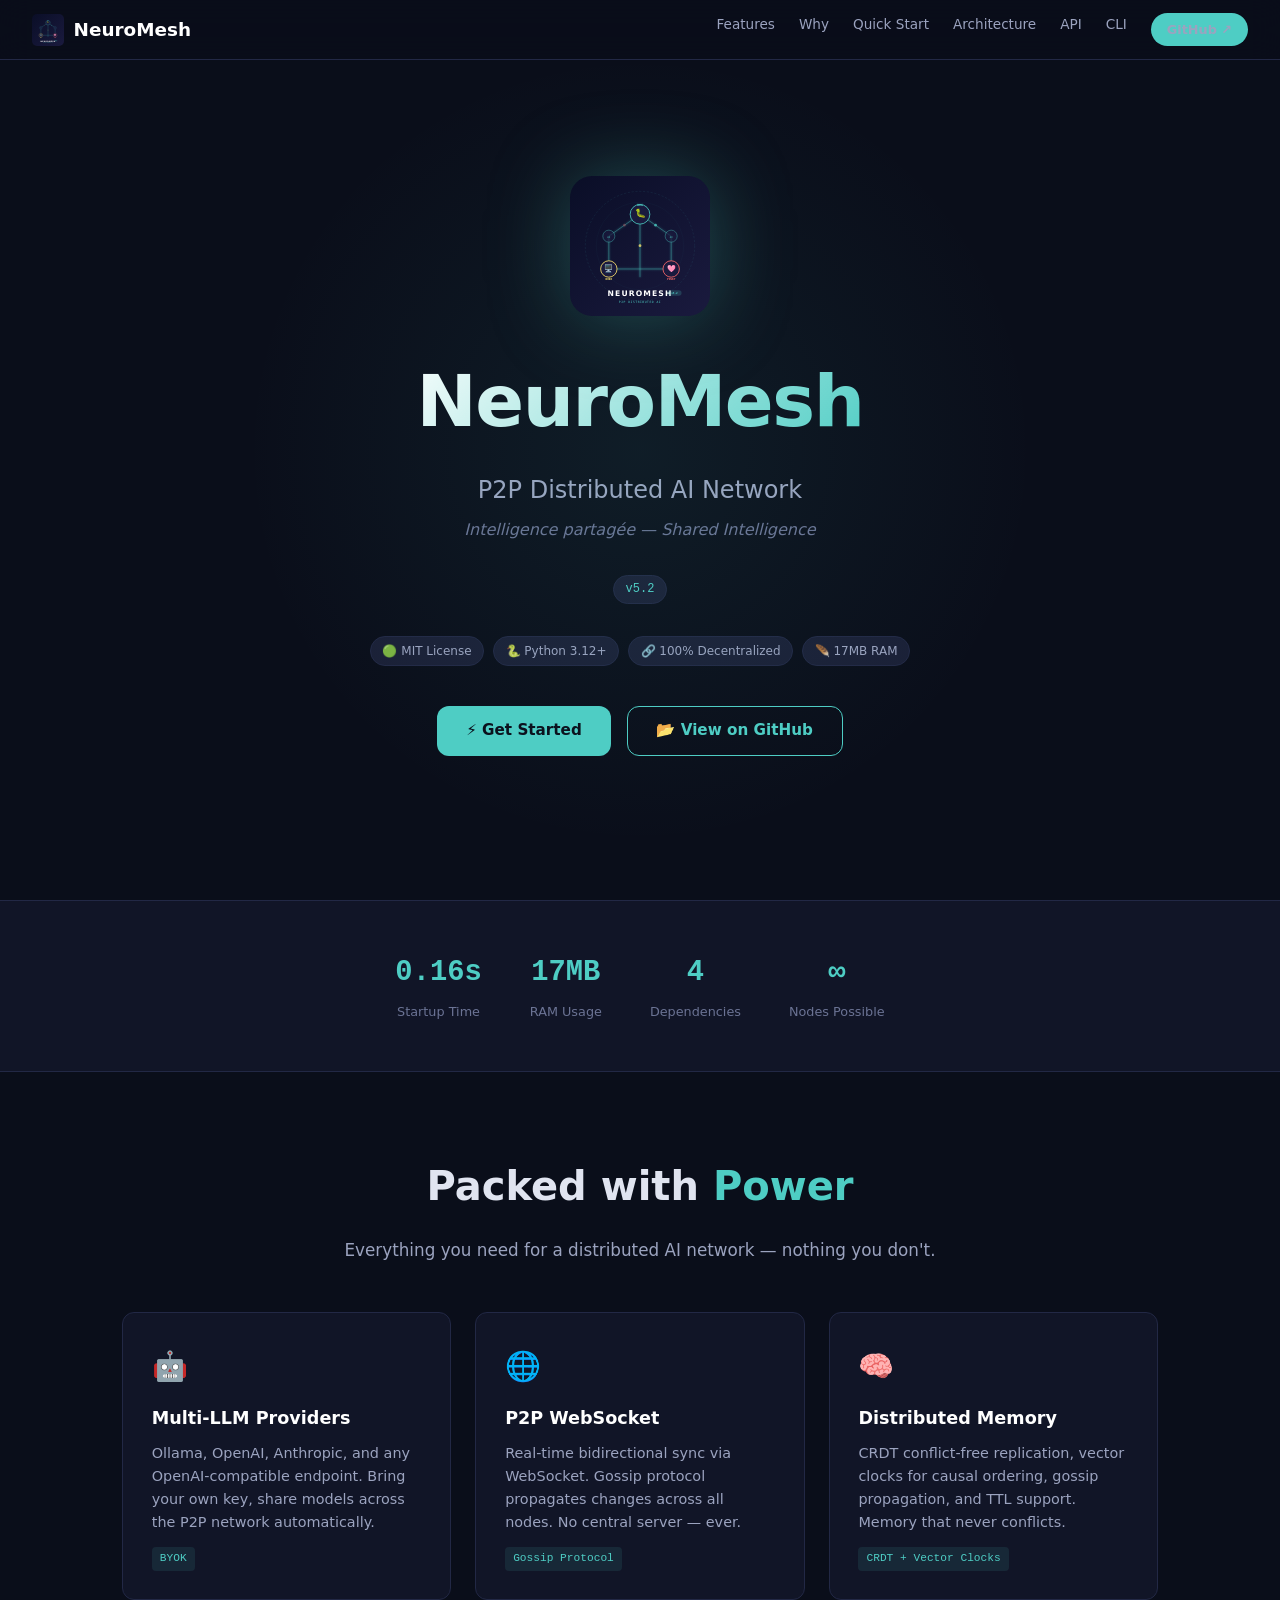
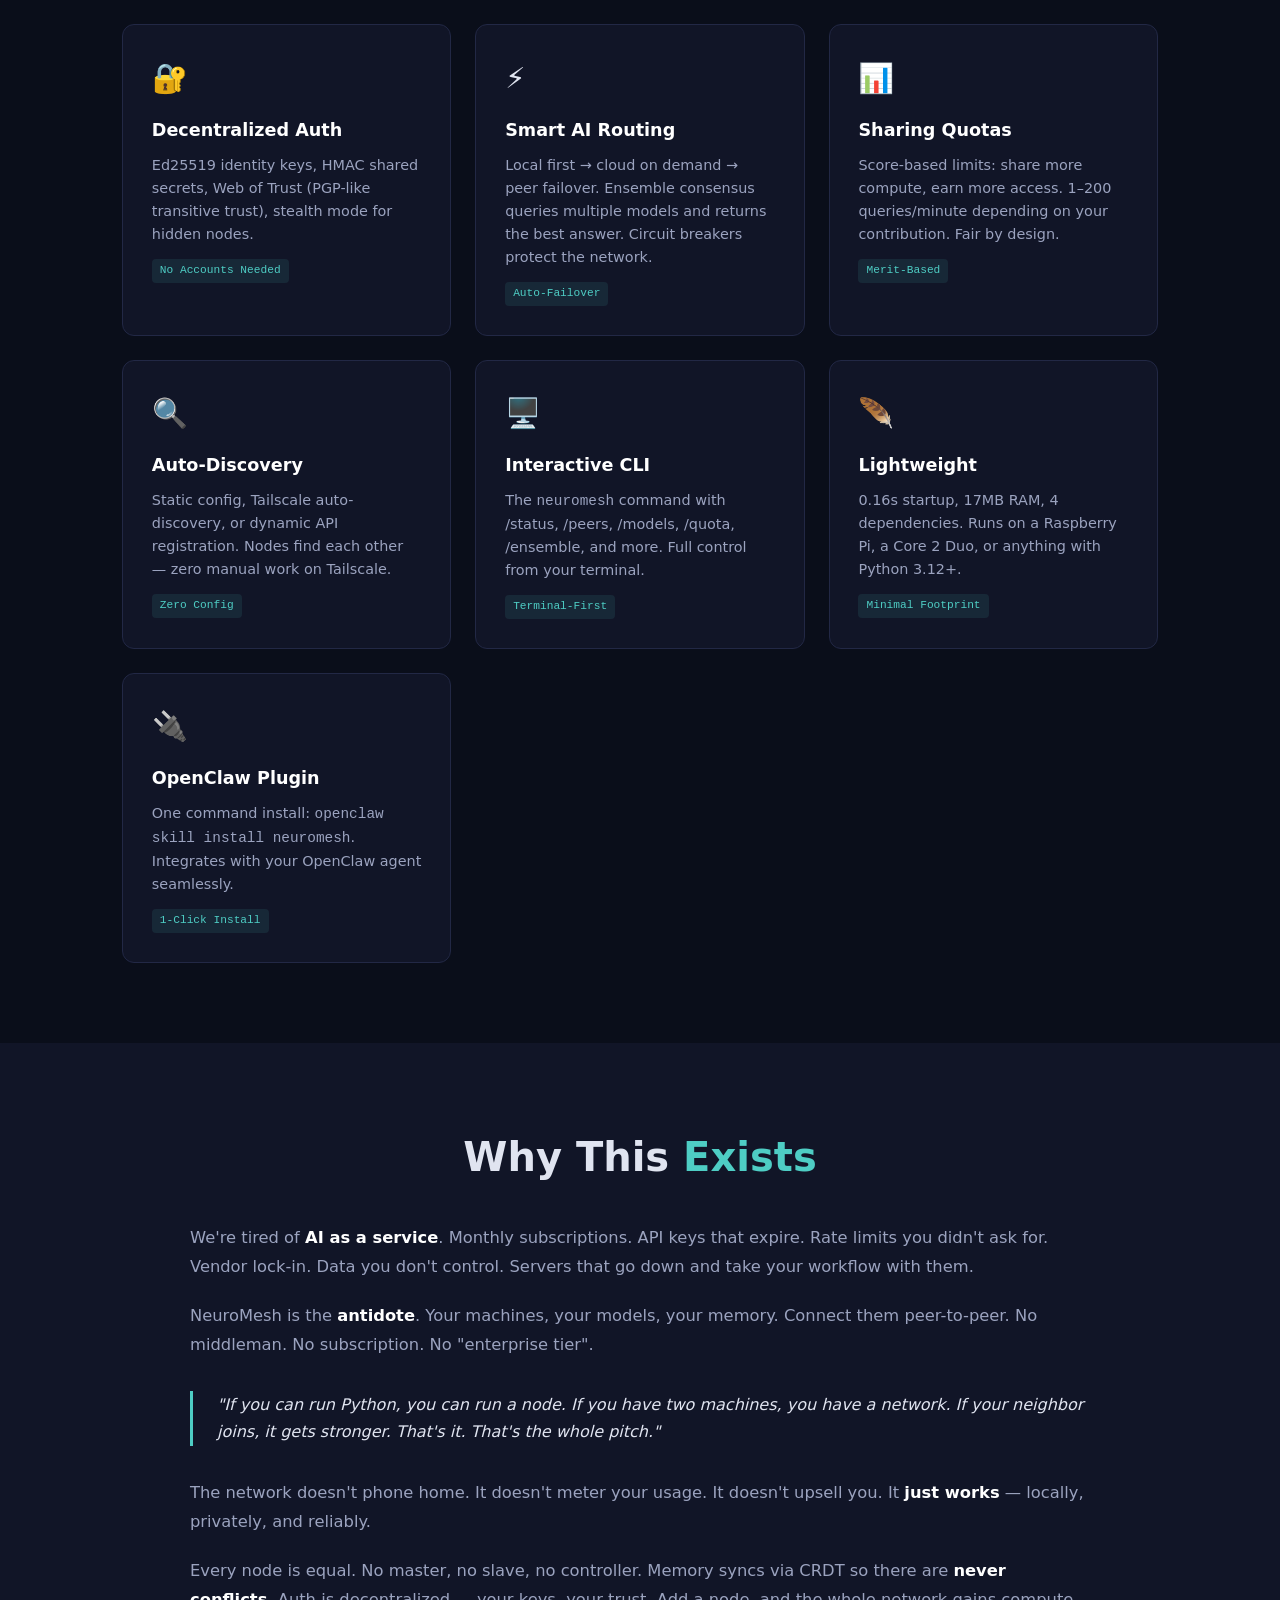
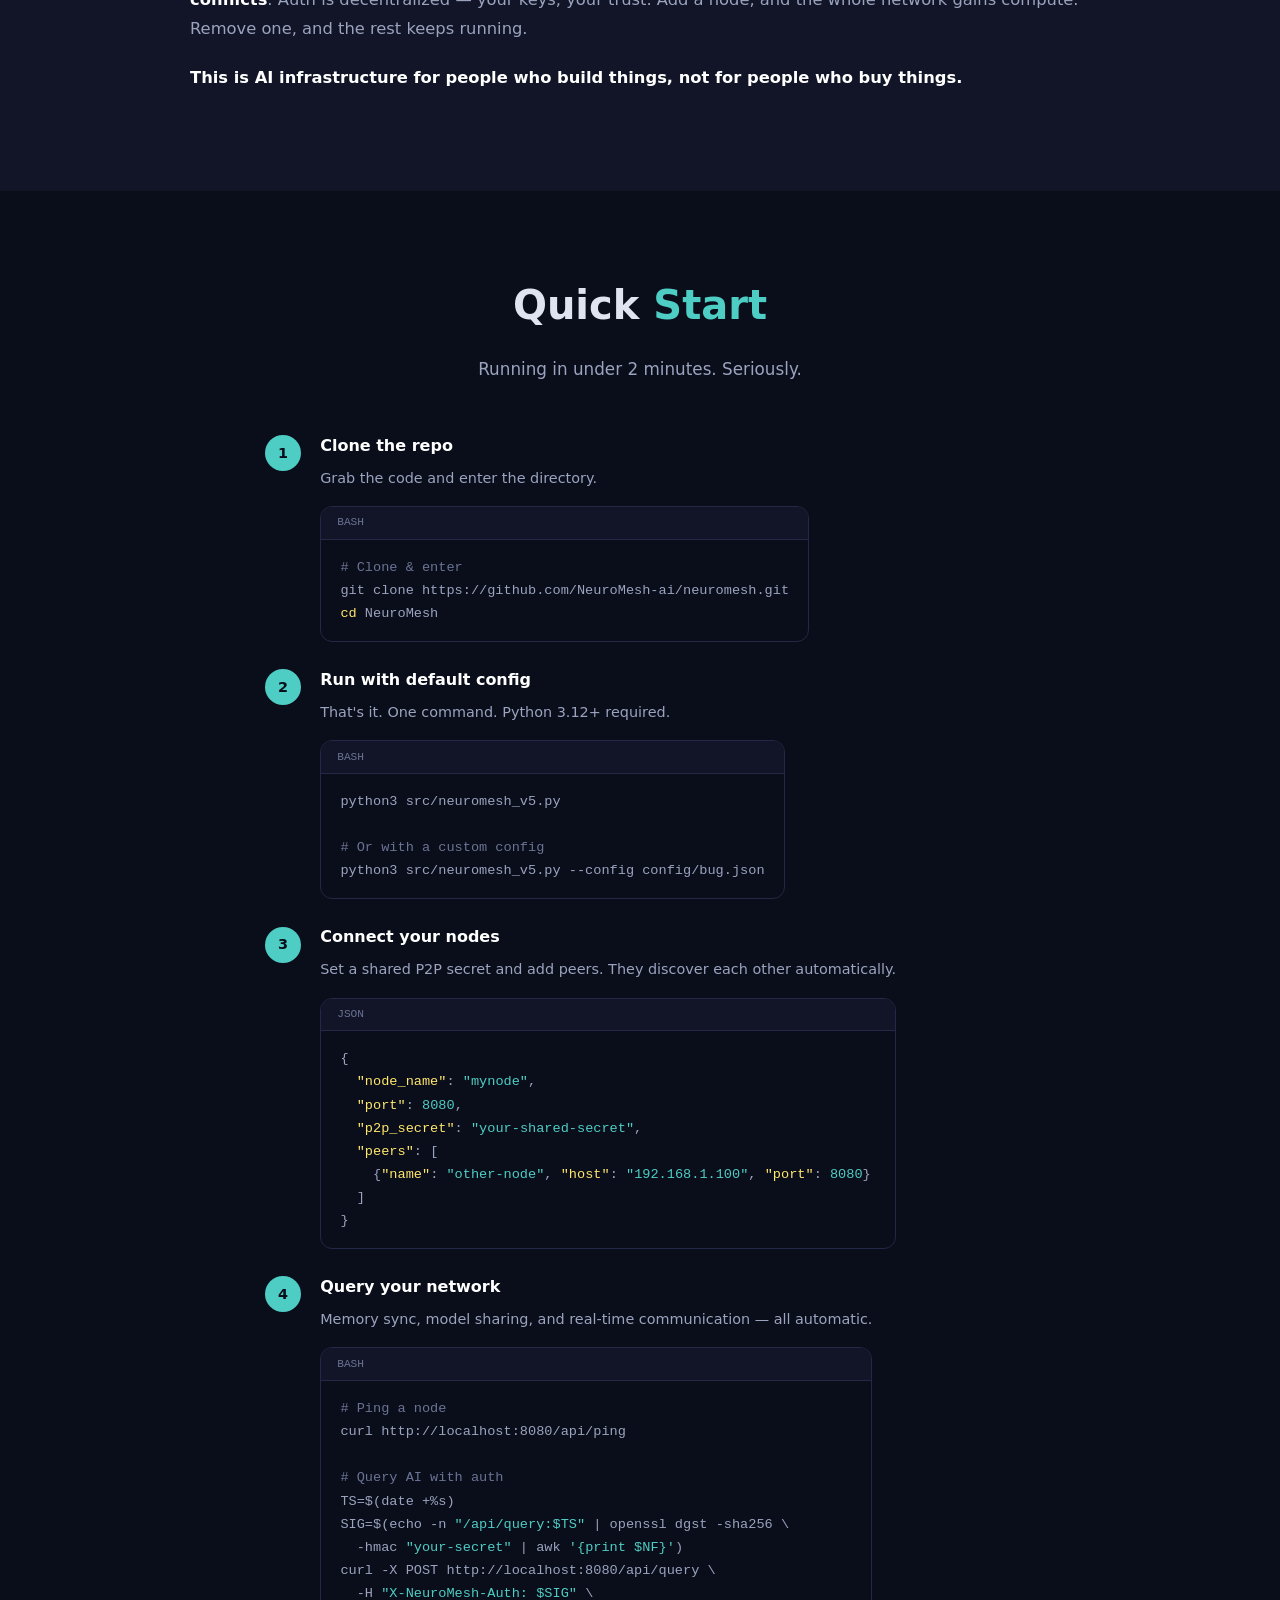
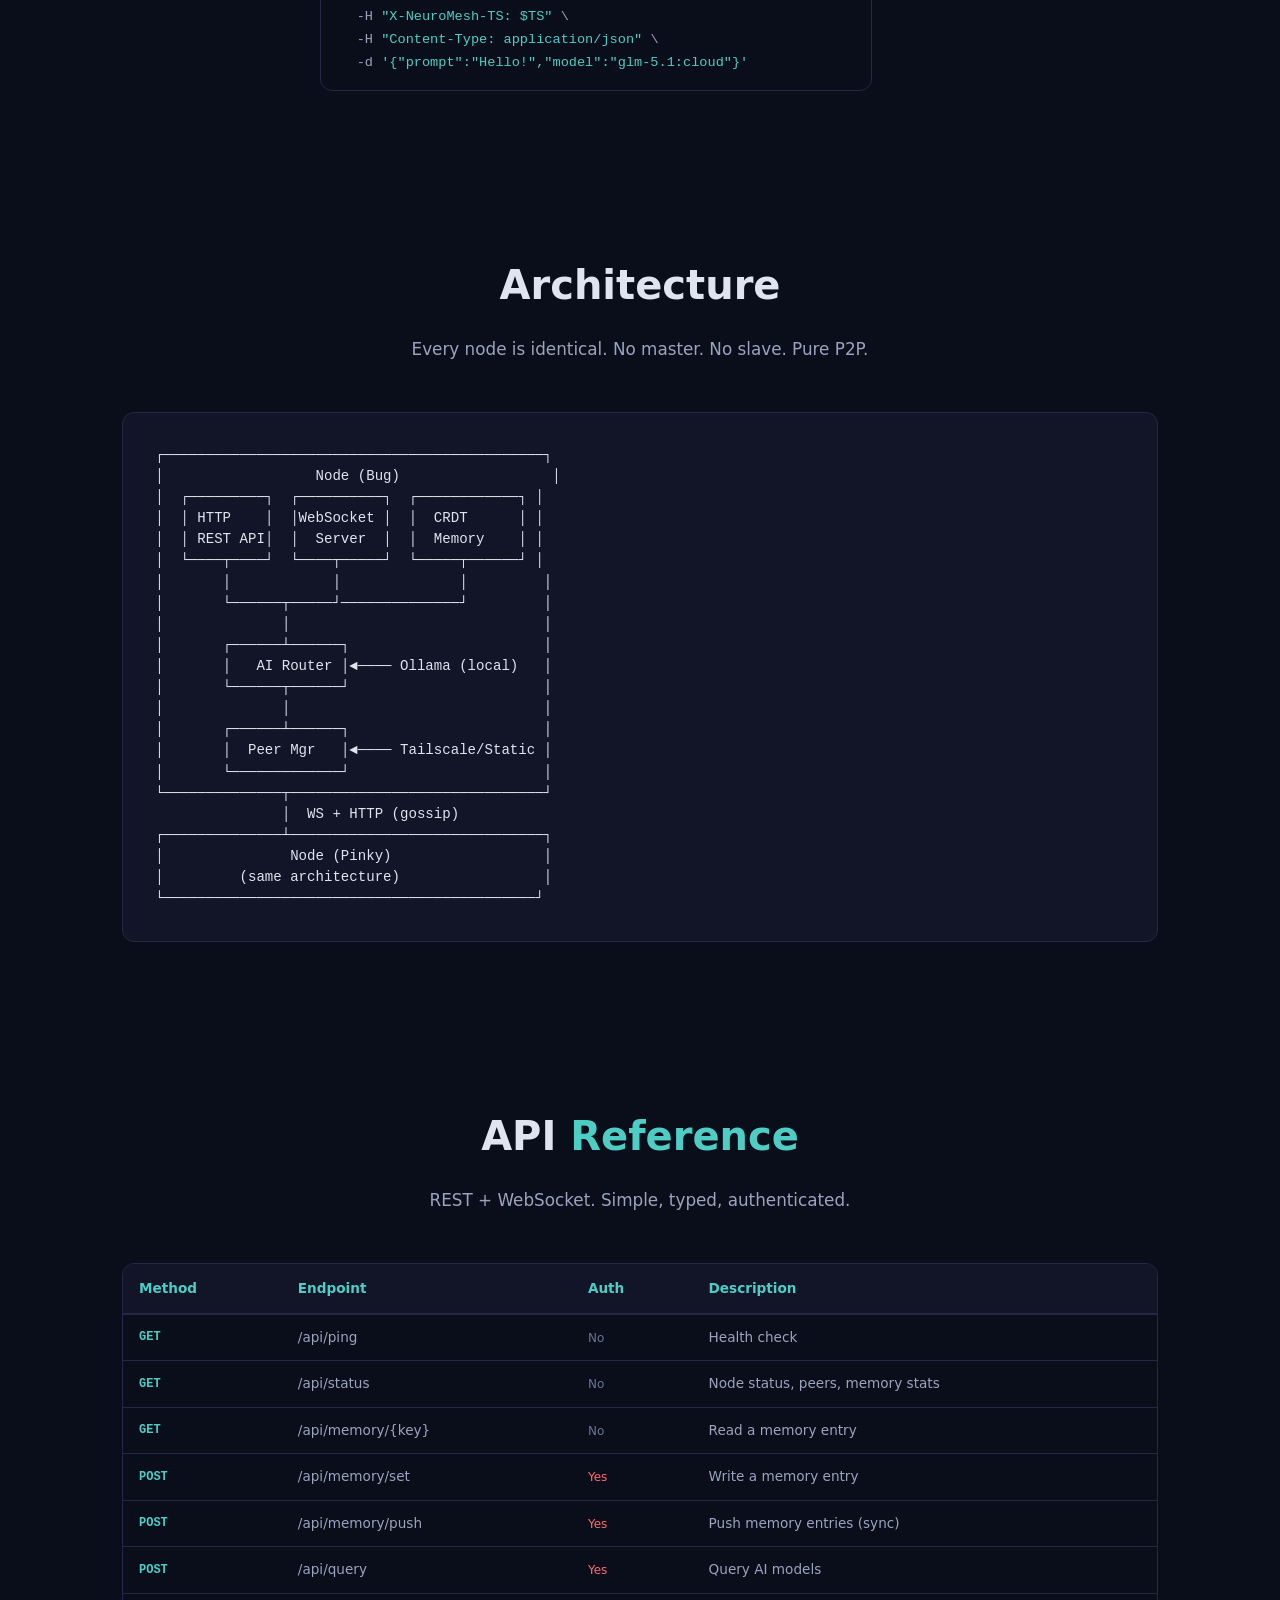
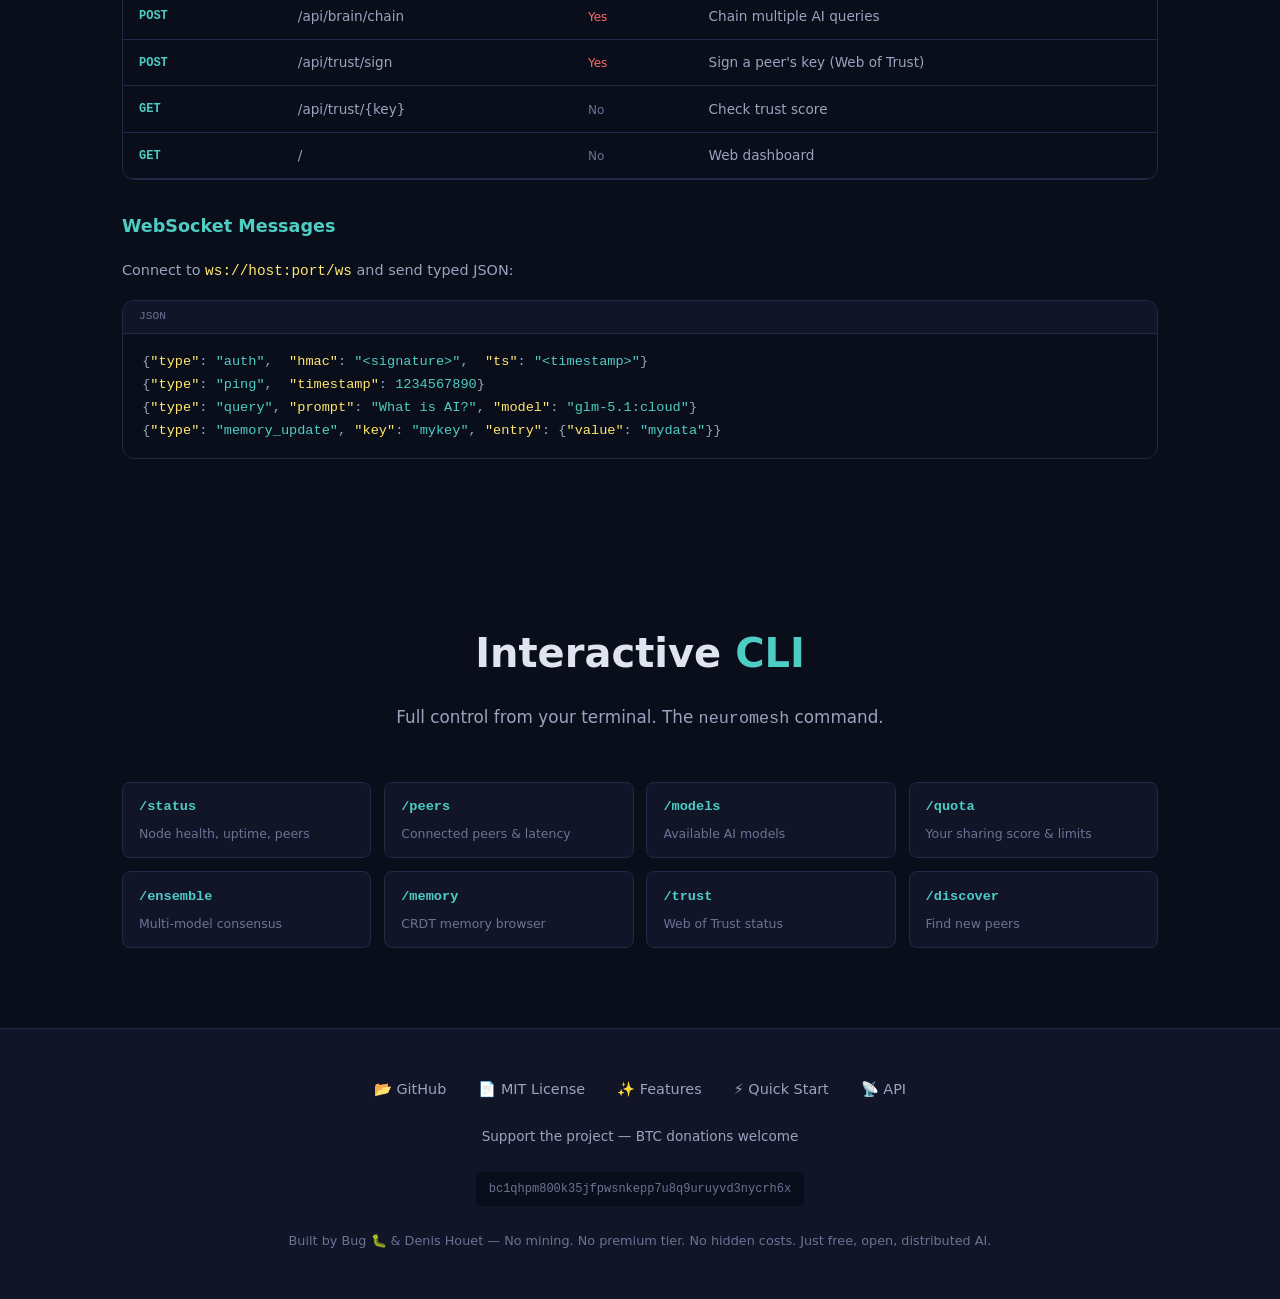
==== commit 561b01dc: "fix: update website v4.1→v5.2, v4→v5 commands, all URLs to NeuroMesh-ai org - docs/index.html: versi" ====
--- a/docs/index.html
+++ b/docs/index.html
@@ -178,7 +178,7 @@
   <h1>NeuroMesh</h1>
   <p class="tagline">P2P Distributed AI Network</p>
   <p class="tagline-fr">Intelligence partagée — Shared Intelligence</p>
-  <span class="version">v4.1.0</span>
+  <span class="version">v5.2</span>
   <div class="badges">
     <span>🟢 MIT License</span>
     <span>🐍 Python 3.12+</span>
@@ -307,10 +307,10 @@
         <p>That's it. One command. Python 3.12+ required.</p>
         <div class="code-block">
           <div class="lang">bash</div>
-          <pre>python3 src/neuromesh_v4.py
+          <pre>python3 src/neuromesh_v5.py
 
 <span class="comment"># Or with a custom config</span>
-python3 src/neuromesh_v4.py --config config/bug.json</pre>
+python3 src/neuromesh_v5.py --config config/bug.json</pre>
         </div>
       </div>
     </div>
